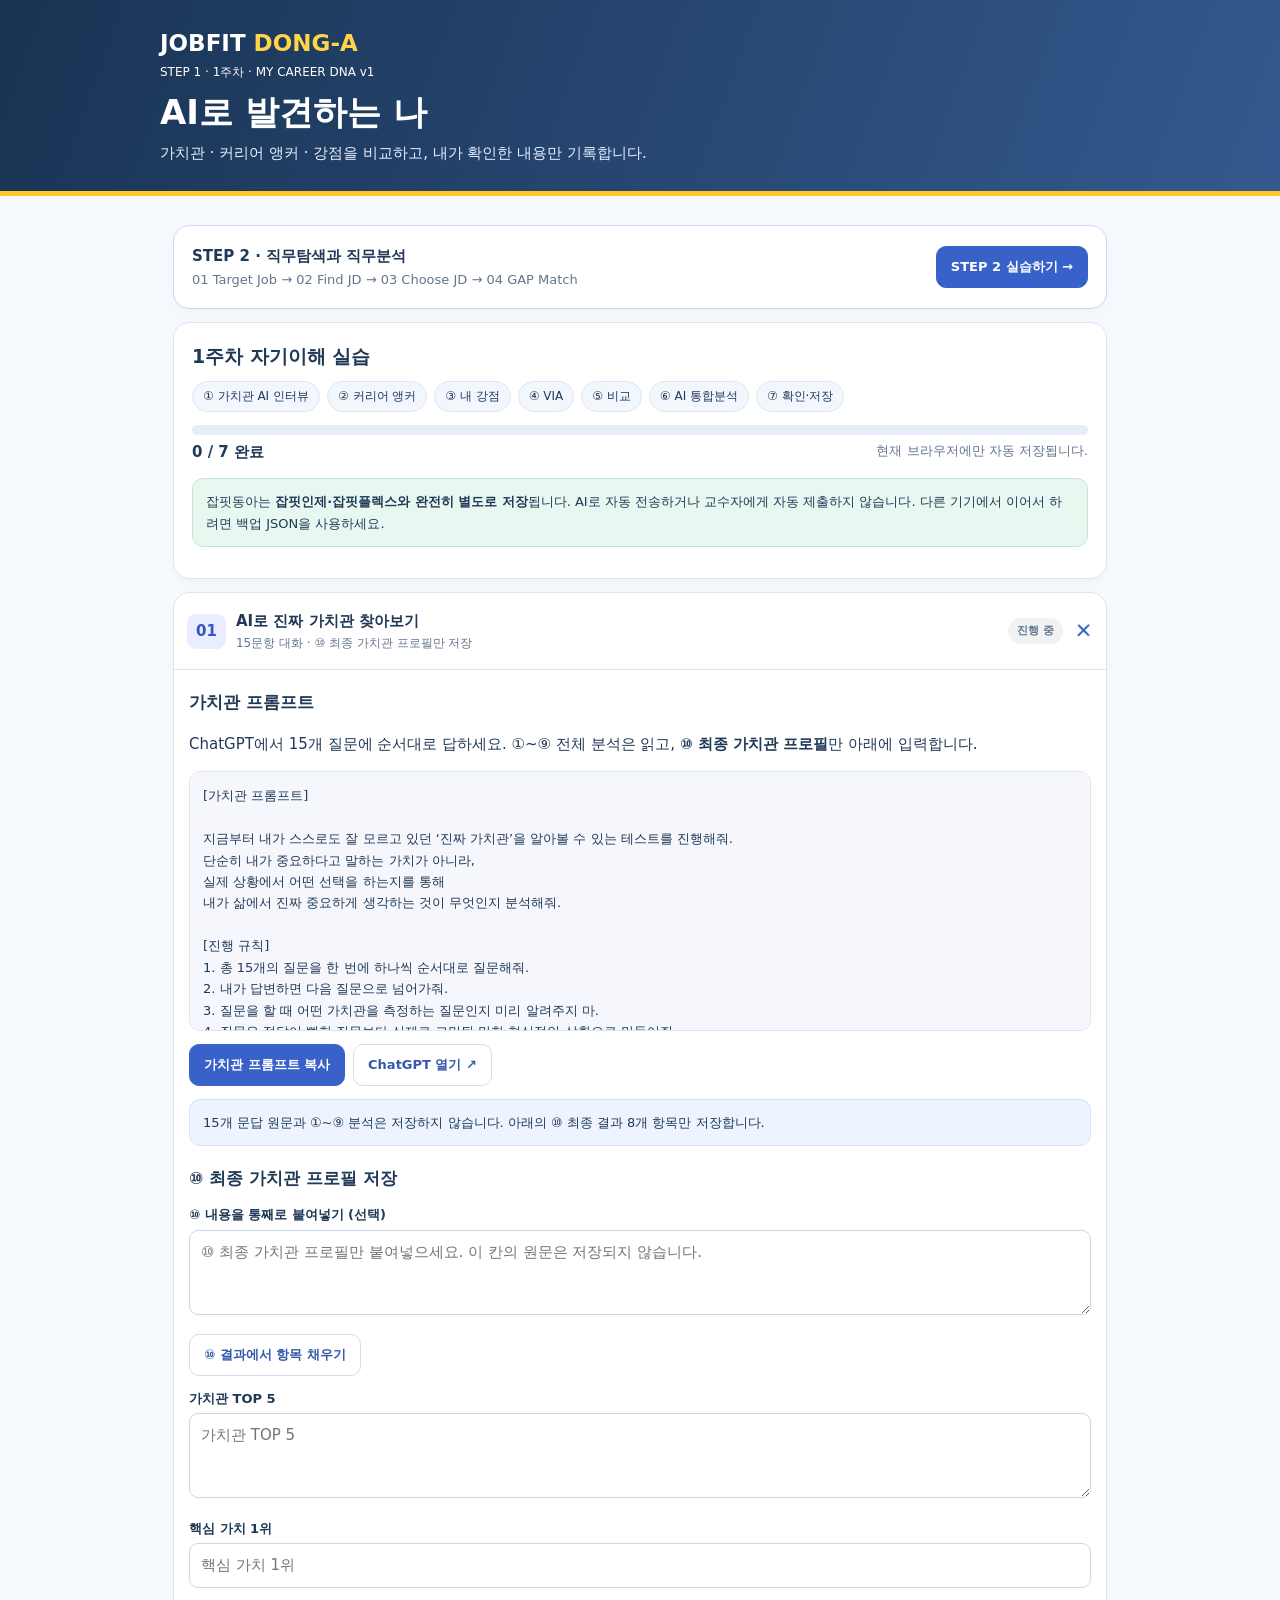
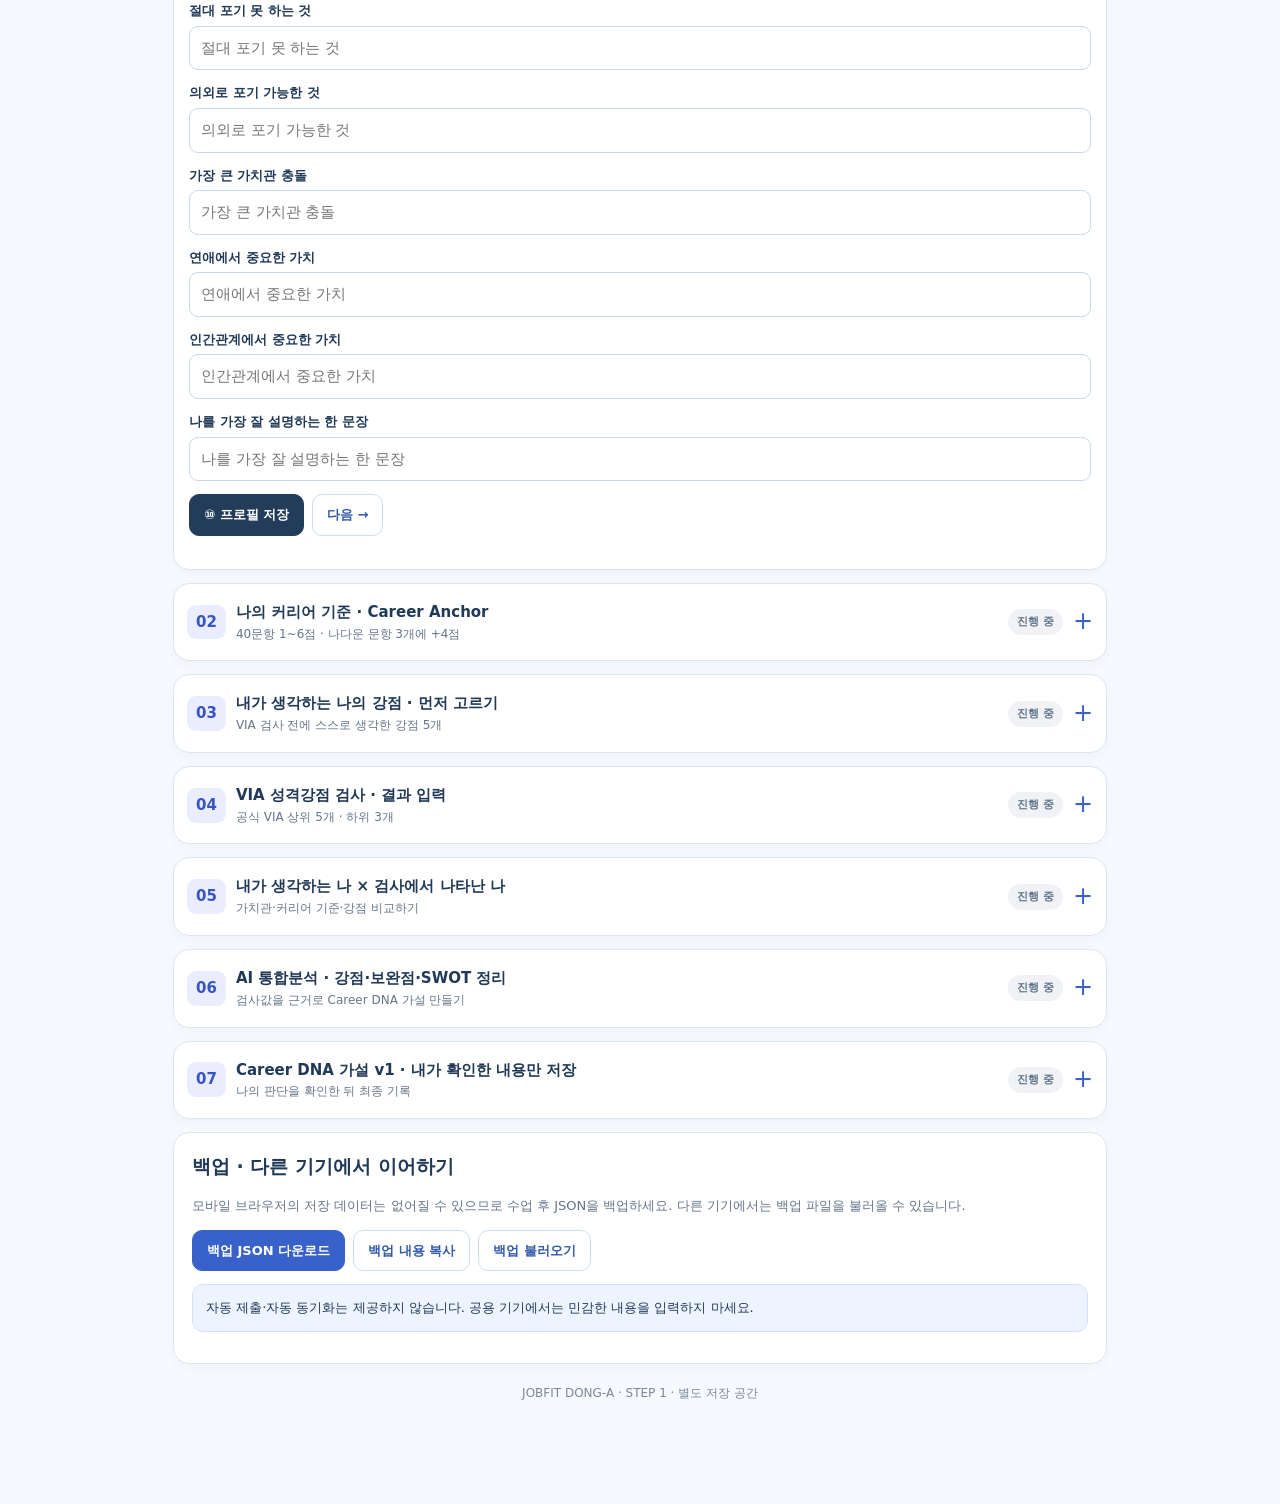
==== donga/index.html @ 5c9f2221 "Link independent DONG-A Step 2 from existing STEP 1 without changing its data model" ====
<!doctype html><html lang="ko"><head><meta charset="utf-8"><meta name="viewport" content="width=device-width,initial-scale=1"><meta name="theme-color" content="#203957"><title>잡핏동아 STEP 1 · MY CAREER DNA</title><style>
:root{--ink:#203957;--blue:#3862c9;--line:#dde5f0;--sub:#65758a}*{box-sizing:border-box}body{margin:0;background:#f6f9fd;color:var(--ink);font:15px/1.65 system-ui,-apple-system,"Malgun Gothic","Apple SD Gothic Neo",sans-serif}button,input,textarea{font:inherit}button{cursor:pointer}button:disabled{opacity:.4;cursor:default}header{background:linear-gradient(110deg,#193353,#33598e);color:white;padding:25px 18px;border-bottom:5px solid #ffc929}header>div,main{max-width:960px;margin:auto}header b{color:#ffd448}h1{font-size:clamp(24px,4vw,34px);line-height:1.25;margin:8px 0}header p{margin:0;color:#e8eeff}.wrap{max-width:960px;margin:auto;padding:16px 13px 80px}.card,.step{background:white;border:1px solid var(--line);border-radius:16px;margin:13px 0;box-shadow:0 4px 14px #24406108;overflow:hidden}.card{padding:18px}.card h2{font-size:19px;margin:0 0 8px}.chips{display:flex;flex-wrap:wrap;gap:7px}.chips span{background:#f2f6fd;border:1px solid #dde5f2;border-radius:30px;font-size:12px;padding:5px 10px}.meter{height:10px;border-radius:20px;background:#e8edfa;overflow:hidden;margin:13px 0 5px}.meter div{height:100%;background:#4a71d4;width:0}.line{display:flex;justify-content:space-between;flex-wrap:wrap;gap:9px}.note{background:#e8f8f0;border:1px solid #c3e6d3;border-radius:11px;padding:12px 13px;margin:13px 0;font-size:13px}.info{background:#edf4ff;border-color:#d6e3fc}.small{font-size:13px;color:var(--sub)}.step summary{list-style:none;display:flex;align-items:center;gap:10px;padding:16px 13px;cursor:pointer}.step summary::-webkit-details-marker{display:none}.num{background:#e9edff;padding:5px 9px;border-radius:9px;font-weight:900;color:#3655c1}.heading{flex:1;min-width:0}.heading b{display:block;font-size:15px}.heading small{display:block;color:var(--sub);font-size:12px}.tag{background:#f0f2f6;border-radius:20px;color:#60748a;font-size:11px;padding:4px 9px;font-weight:700;white-space:nowrap}.tag.done{background:#def6e7;color:#127548}.plus{font-size:24px;color:var(--blue)}.step[open] .plus{transform:rotate(45deg)}.inside{padding:0 15px 20px;border-top:1px solid var(--line)}h3{font-size:17px;margin:18px 0 10px}.btn{display:inline-flex;align-items:center;justify-content:center;border:1px solid var(--blue);background:var(--blue);color:white;text-decoration:none;border-radius:10px;padding:9px 14px;font-weight:800;font-size:13px;min-height:41px}.btn.alt{background:white;color:#3359aa;border-color:#cfdcf0}.btn.dark{background:#233c5a;border-color:#233c5a}.actions{display:flex;flex-wrap:wrap;gap:8px;margin:13px 0}.prompt{white-space:pre-wrap;border:1px solid #dce5f2;background:#f5f7fc;padding:13px;border-radius:11px;font-size:13px;max-height:260px;overflow:auto}.field{display:block;margin:12px 0}.field span{display:block;font-size:13px;font-weight:750;margin:0 0 4px}.field input,.field textarea{width:100%;padding:9px 11px;border:1px solid #cad7e7;border-radius:9px;color:var(--ink);background:white;outline:none}.field textarea{min-height:85px;resize:vertical}.field input:focus,.field textarea:focus{border-color:#4472d4}.grid{display:grid;grid-template-columns:1fr 1fr;gap:12px}.box{white-space:pre-wrap;background:#f5f9ff;border:1px solid #dde6f0;border-radius:10px;padding:12px;font-size:13px;overflow-wrap:anywhere}.question{border:1px solid #e1e8f2;border-radius:10px;padding:11px;margin:9px 0}.question b{display:block;font-size:13px;margin-bottom:7px}.choices{display:flex;gap:5px}.choices label{flex:1;text-align:center;border:1px solid #dbe3f0;border-radius:8px;padding:4px;cursor:pointer}.choices label:has(input:checked){background:#e7eeff;border-color:#416ed1;color:#234eae;font-weight:800}.choices input{accent-color:#4167c9;margin-right:4px}.bonusopt{display:block;background:#f8fafd;border:1px solid #e2e8f2;padding:8px;border-radius:9px;margin:6px 0;font-size:13px}.strengths{display:flex;gap:6px;flex-wrap:wrap}.strengths button{border:1px solid #d9e3ee;border-radius:50px;background:#f7f9fe;color:#3b536c;padding:6px 10px;font-size:13px}.strengths button.selected{background:#e2ecff;color:#254fa7;border-color:#4d72ca;font-weight:800}.rank{display:grid;grid-template-columns: minmax(115px,1.5fr) 38px 1fr;gap:7px;align-items:center;font-size:13px;margin:7px 0}.rank em{height:9px;background:#e7ecf6;border-radius:10px}.rank i{height:100%;display:block;background:#5c80d5}.hidden{display:none!important}.toast{display:none;position:fixed;bottom:20px;left:50%;transform:translateX(-50%);background:#1d3450;color:white;padding:10px 16px;border-radius:10px;font-size:13px;z-index:5;max-width:92vw}.report{display:none}footer{text-align:center;color:#7b889a;font-size:12px;margin:20px}@media(max-width:650px){.grid{grid-template-columns:1fr}.wrap{padding:10px 10px 60px}.inside{padding:0 11px 18px}.step summary{padding:14px 10px;gap:8px}.heading b{font-size:14px}.choices input{display:block;margin:0 auto}.actions .btn{flex:1}}@media print{body{background:white}header,.wrap,footer,.toast{display:none!important}.report{display:block!important;color:#111;margin:16mm;font-family:"Malgun Gothic",sans-serif}.report p{white-space:pre-wrap;break-inside:avoid}}
</style></head><body><header><div><div style="font-size:23px;font-weight:900">JOBFIT <b>DONG-A</b></div><div style="font-size:12px">STEP 1 · 1주차 · MY CAREER DNA v1</div><h1>AI로 발견하는 나</h1><p>가치관 · 커리어 앵커 · 강점을 비교하고, 내가 확인한 내용만 기록합니다.</p></div></header>
<main class="wrap"><div class="card" style="display:flex;align-items:center;justify-content:space-between;gap:12px;flex-wrap:wrap;border-color:#c9d9f4"><div><b>STEP 2 · 직무탐색과 직무분석</b><div class="small">01 Target Job → 02 Find JD → 03 Choose JD → 04 GAP Match</div></div><a class="btn" href="./step2/">STEP 2 실습하기 →</a></div><div class="card"><h2>1주차 자기이해 실습</h2><div class="chips"><span>① 가치관 AI 인터뷰</span><span>② 커리어 앵커</span><span>③ 내 강점</span><span>④ VIA</span><span>⑤ 비교</span><span>⑥ AI 통합분석</span><span>⑦ 확인·저장</span></div><div class="meter"><div id="meter"></div></div><div class="line"><b id="progress">0 / 7 완료</b><span class="small" id="savedat">현재 브라우저에만 자동 저장됩니다.</span></div><div class="note">잡핏동아는 <b>잡핏인제·잡핏플렉스와 완전히 별도로 저장</b>됩니다. AI로 자동 전송하거나 교수자에게 자동 제출하지 않습니다. 다른 기기에서 이어서 하려면 백업 JSON을 사용하세요.</div></div>
<details class="step" id="step1" open><summary><span class="num">01</span><span class="heading"><b>AI로 진짜 가치관 찾아보기</b><small>15문항 대화 · ⑩ 최종 가치관 프로필만 저장</small></span><span class="tag" id="tag1">진행 전</span><span class="plus">+</span></summary><div class="inside"><h3>가치관 프롬프트</h3><p>ChatGPT에서 15개 질문에 순서대로 답하세요. ①~⑨ 전체 분석은 읽고, <b>⑩ 최종 가치관 프로필</b>만 아래에 입력합니다.</p><div class="prompt" id="promptvalue">가치관 프롬프트 불러오는 중…</div><div class="actions"><button class="btn" id="copyvalue">가치관 프롬프트 복사</button><a class="btn alt" href="https://chatgpt.com/" target="_blank" rel="noopener">ChatGPT 열기 ↗</a></div><div class="note info">15개 문답 원문과 ①~⑨ 분석은 저장하지 않습니다. 아래의 ⑩ 최종 결과 8개 항목만 저장합니다.</div><h3>⑩ 최종 가치관 프로필 저장</h3><label class="field"><span>⑩ 내용을 통째로 붙여넣기 (선택)</span><textarea id="pastevalue" placeholder="⑩ 최종 가치관 프로필만 붙여넣으세요. 이 칸의 원문은 저장되지 않습니다."></textarea></label><button class="btn alt" id="parsevalue">⑩ 결과에서 항목 채우기</button><div id="valuefields"></div><div class="actions"><button class="btn dark" id="savevalue">⑩ 프로필 저장</button><button class="btn alt next" data-next="step2">다음 →</button></div></div></details>
<details class="step" id="step2"><summary><span class="num">02</span><span class="heading"><b>나의 커리어 기준 · Career Anchor</b><small>40문항 1~6점 · 나다운 문항 3개에 +4점</small></span><span class="tag" id="tag2">진행 전</span><span class="plus">+</span></summary><div class="inside"><h3>커리어 앵커 8개 유형</h3><div class="note info">강의안의 응답·가산점 방식을 사용합니다. 다만 <b>문항은 새로 작성한 수업용 문항</b>이므로 기존 표준화 검사와 같은 점수로 해석하지 않습니다.</div><div class="line"><b id="qcount">0 / 40 응답</b><span id="qpage">1 / 4 묶음</span></div><div id="qarea"></div><div class="actions"><button class="btn alt" id="qprev">이전 10문항</button><button class="btn" id="qnext">다음 10문항</button></div><div id="bonusarea" class="hidden"><h3>특히 나다운 문항 3개 고르기</h3><p>선택한 각 문항의 유형 점수에 +4점씩 더합니다.</p><div id="bonuslist"></div><b id="bonuscount">0 / 3 선택</b></div><div id="anchorresult"></div><div class="actions"><button class="btn alt next" data-next="step3">다음 →</button></div></div></details>
<details class="step" id="step3"><summary><span class="num">03</span><span class="heading"><b>내가 생각하는 나의 강점 · 먼저 고르기</b><small>VIA 검사 전에 스스로 생각한 강점 5개</small></span><span class="tag" id="tag3">진행 전</span><span class="plus">+</span></summary><div class="inside"><h3>내가 생각하는 강점 TOP 5</h3><p>내가 잘하면서, 활용할 때 힘이 나는 강점을 정확히 5개 선택하세요.</p><b id="strengthcount">0 / 5 선택</b><div class="strengths" id="strengtharea"></div><div class="actions"><button class="btn alt next" data-next="step4">다음 →</button></div></div></details>
<details class="step" id="step4"><summary><span class="num">04</span><span class="heading"><b>VIA 성격강점 검사 · 결과 입력</b><small>공식 VIA 상위 5개 · 하위 3개</small></span><span class="tag" id="tag4">진행 전</span><span class="plus">+</span></summary><div class="inside"><h3>VIA 공식 검사</h3><p>공식 검사를 완료하고 결과지의 강점명을 입력하세요. 하위 순위는 '못하는 역량'이 아닙니다.</p><a class="btn" href="https://www.viacharacter.org/survey/Account/Register" target="_blank" rel="noopener">VIA 공식 검사 열기 ↗</a><div class="grid"><div><h3>상위 TOP 5</h3><div id="viatop"></div></div><div><h3>하위 3개</h3><div id="vialow"></div></div></div><div class="actions"><button class="btn alt next" data-next="step5">다음 →</button></div></div></details>
<details class="step" id="step5"><summary><span class="num">05</span><span class="heading"><b>내가 생각하는 나 × 검사에서 나타난 나</b><small>가치관·커리어 기준·강점 비교하기</small></span><span class="tag" id="tag5">진행 전</span><span class="plus">+</span></summary><div class="inside"><h3>AI보다 먼저 직접 비교하기</h3><div class="grid"><div><b>내가 생각하는 나</b><div class="box" id="viewself"></div></div><div><b>검사에서 나타난 나</b><div class="box" id="viewtest"></div></div></div><div id="comparefields"></div><div class="actions"><button class="btn alt next" data-next="step6">다음 →</button></div></div></details>
<details class="step" id="step6"><summary><span class="num">06</span><span class="heading"><b>AI 통합분석 · 강점·보완점·SWOT 정리</b><small>검사값을 근거로 Career DNA 가설 만들기</small></span><span class="tag" id="tag6">진행 전</span><span class="plus">+</span></summary><div class="inside"><h3>AI 분석 프롬프트</h3><p>현재 입력된 결과만 사용합니다. AI 분석은 ChatGPT에서 직접 실행하고, 확인되지 않은 판단은 제외하세요.</p><div class="actions"><button class="btn" id="makeanalysis">분석 프롬프트 만들기</button><button class="btn alt" id="copyanalysis">분석 프롬프트 복사</button><a class="btn alt" href="https://chatgpt.com/" target="_blank" rel="noopener">ChatGPT 열기 ↗</a></div><div class="prompt" id="analysispreview">①~⑤ 결과를 입력하고 프롬프트를 만드세요.</div><label class="field"><span>AI 결과 검토 임시 메모 (저장되지 않음)</span><textarea id="aiscratch" placeholder="AI 분석문을 붙여넣어 검토하세요. 원문은 자동 저장하지 않습니다."></textarea></label><label class="field"><input type="checkbox" id="aireview"> AI 분석의 사실·가설·확인할 질문을 직접 구분했습니다.</label><div class="actions"><button class="btn alt next" data-next="step7">다음 →</button></div></div></details>
<details class="step" id="step7"><summary><span class="num">07</span><span class="heading"><b>Career DNA 가설 v1 · 내가 확인한 내용만 저장</b><small>나의 판단을 확인한 뒤 최종 기록</small></span><span class="tag" id="tag7">진행 전</span><span class="plus">+</span></summary><div class="inside"><h3>MY CAREER DNA · v1</h3><p>AI의 문장을 그대로 확정하지 않습니다. <b>내가 동의하고 확인한 내용</b>만 기록하고, 불확실한 부분은 검증 질문으로 남기세요.</p><div id="dnafields"></div><label class="field"><input type="checkbox" id="confirmdna"> 내가 직접 검토했으며, 추측을 확인된 사실처럼 기록하지 않았습니다.</label><div class="actions"><button class="btn dark" id="savedna">Career DNA v1 저장</button><button class="btn alt" id="printdna">결과 인쇄 · PDF 저장</button></div><div class="box" id="dnapreview">아직 최종 저장하지 않았습니다.</div></div></details>
<div class="card"><h2>백업 · 다른 기기에서 이어하기</h2><p class="small">모바일 브라우저의 저장 데이터는 없어질 수 있으므로 수업 후 JSON을 백업하세요. 다른 기기에서는 백업 파일을 불러올 수 있습니다.</p><div class="actions"><button class="btn" id="backup">백업 JSON 다운로드</button><button class="btn alt" id="copybackup">백업 내용 복사</button><label class="btn alt" for="restore" style="cursor:pointer">백업 불러오기</label><input type="file" id="restore" accept=".json,application/json" class="hidden"></div><div class="note info">자동 제출·자동 동기화는 제공하지 않습니다. 공용 기기에서는 민감한 내용을 입력하지 마세요.</div></div><footer>JOBFIT DONG-A · STEP 1 · 별도 저장 공간</footer></main><article class="report" id="printarea"></article><div class="toast" id="toast" role="status"></div><script src="./app.js" defer></script></body></html>
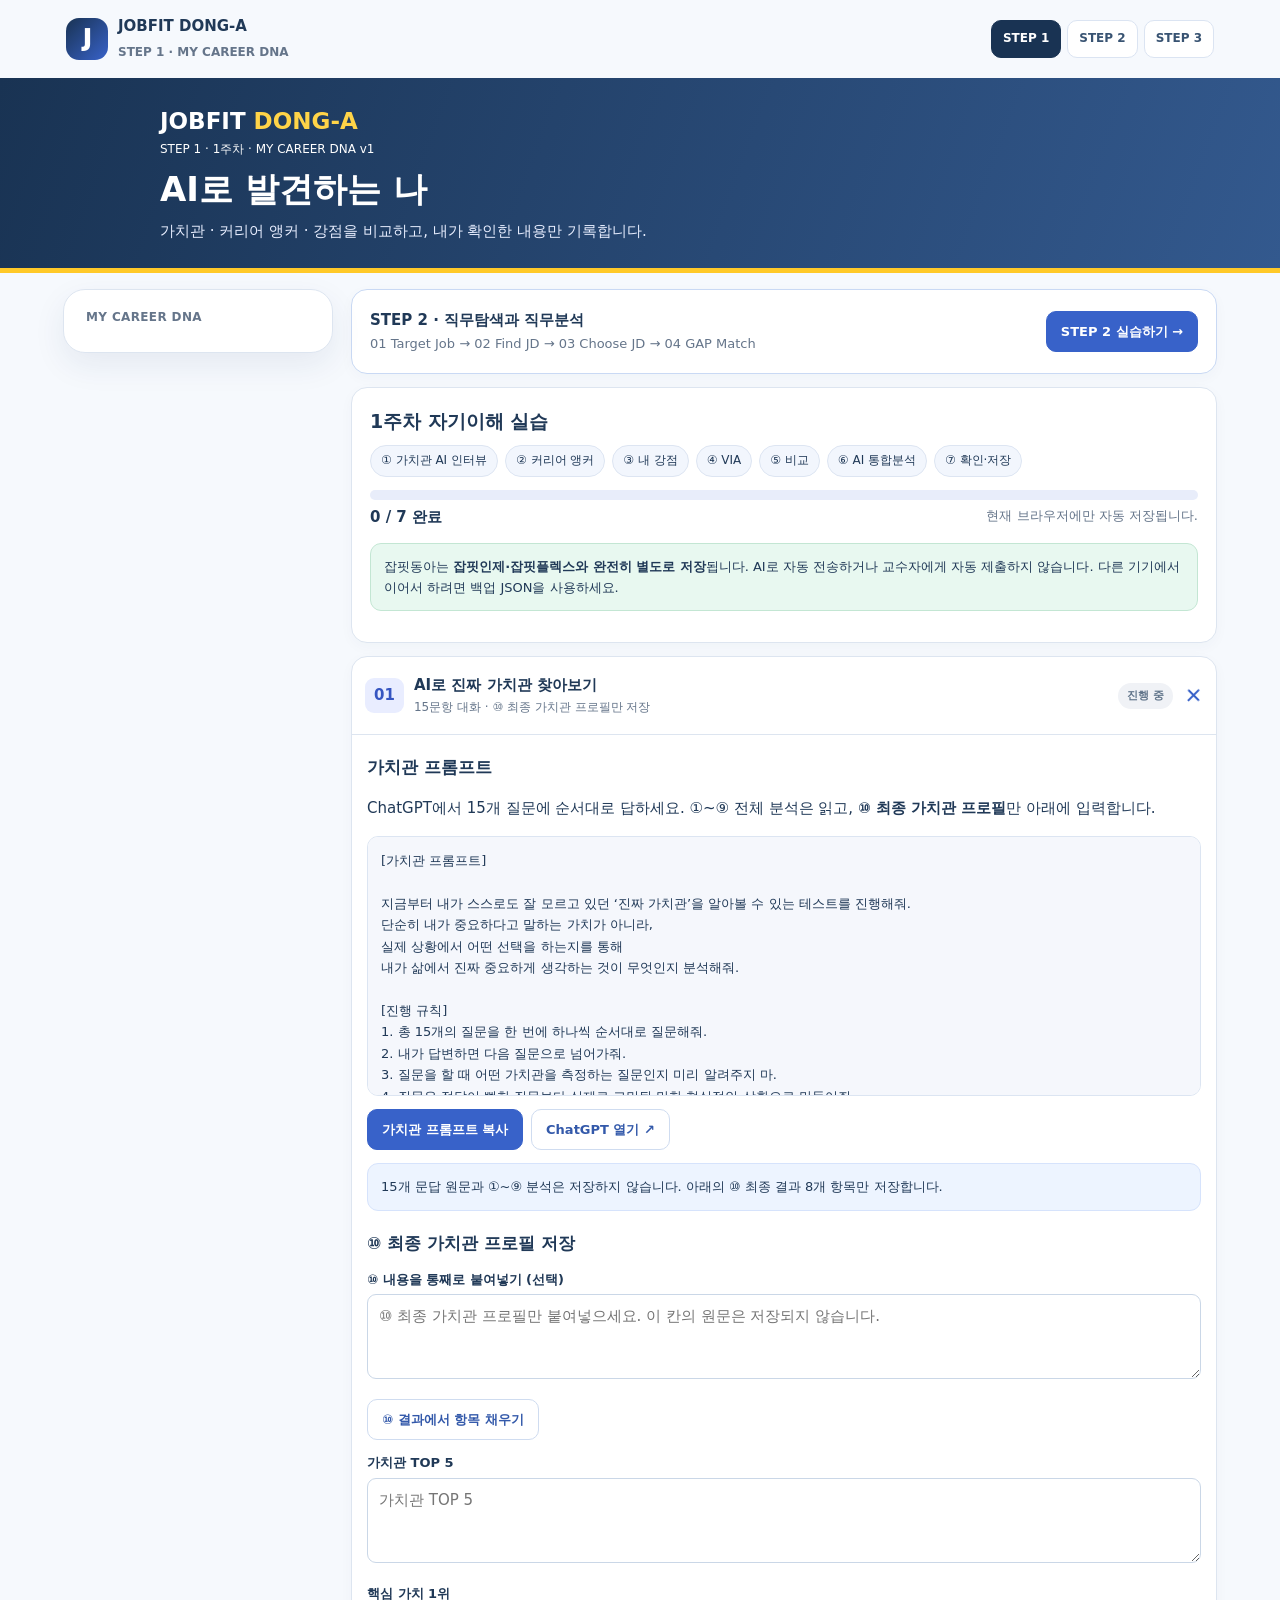
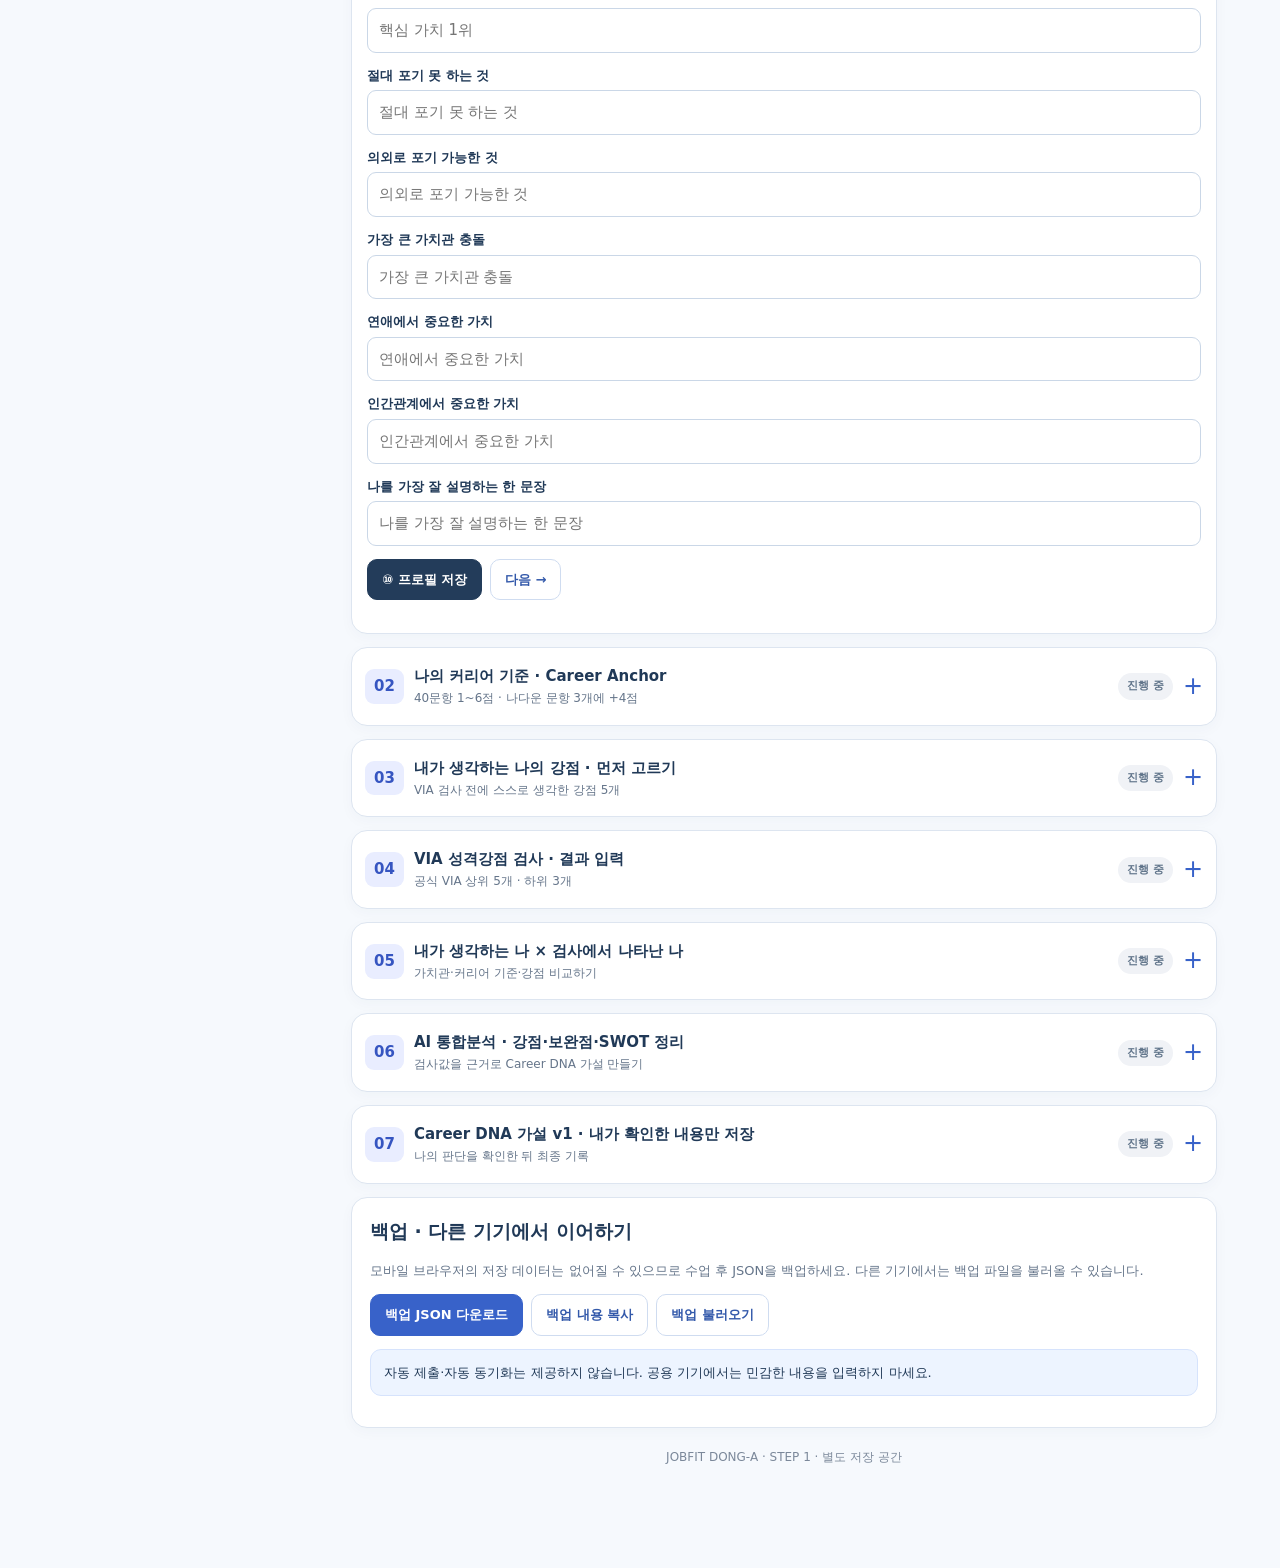
==== commit 42d39898: "style(donga): STEP 1 sidebar and cross-step header links with untouched input fields" ====
--- a/donga/index.html
+++ b/donga/index.html
@@ -1,7 +1,7 @@
-<!doctype html><html lang="ko"><head><meta charset="utf-8"><meta name="viewport" content="width=device-width,initial-scale=1"><meta name="theme-color" content="#203957"><title>잡핏동아 STEP 1 · MY CAREER DNA</title><style>
-:root{--ink:#203957;--blue:#3862c9;--line:#dde5f0;--sub:#65758a}*{box-sizing:border-box}body{margin:0;background:#f6f9fd;color:var(--ink);font:15px/1.65 system-ui,-apple-system,"Malgun Gothic","Apple SD Gothic Neo",sans-serif}button,input,textarea{font:inherit}button{cursor:pointer}button:disabled{opacity:.4;cursor:default}header{background:linear-gradient(110deg,#193353,#33598e);color:white;padding:25px 18px;border-bottom:5px solid #ffc929}header>div,main{max-width:960px;margin:auto}header b{color:#ffd448}h1{font-size:clamp(24px,4vw,34px);line-height:1.25;margin:8px 0}header p{margin:0;color:#e8eeff}.wrap{max-width:960px;margin:auto;padding:16px 13px 80px}.card,.step{background:white;border:1px solid var(--line);border-radius:16px;margin:13px 0;box-shadow:0 4px 14px #24406108;overflow:hidden}.card{padding:18px}.card h2{font-size:19px;margin:0 0 8px}.chips{display:flex;flex-wrap:wrap;gap:7px}.chips span{background:#f2f6fd;border:1px solid #dde5f2;border-radius:30px;font-size:12px;padding:5px 10px}.meter{height:10px;border-radius:20px;background:#e8edfa;overflow:hidden;margin:13px 0 5px}.meter div{height:100%;background:#4a71d4;width:0}.line{display:flex;justify-content:space-between;flex-wrap:wrap;gap:9px}.note{background:#e8f8f0;border:1px solid #c3e6d3;border-radius:11px;padding:12px 13px;margin:13px 0;font-size:13px}.info{background:#edf4ff;border-color:#d6e3fc}.small{font-size:13px;color:var(--sub)}.step summary{list-style:none;display:flex;align-items:center;gap:10px;padding:16px 13px;cursor:pointer}.step summary::-webkit-details-marker{display:none}.num{background:#e9edff;padding:5px 9px;border-radius:9px;font-weight:900;color:#3655c1}.heading{flex:1;min-width:0}.heading b{display:block;font-size:15px}.heading small{display:block;color:var(--sub);font-size:12px}.tag{background:#f0f2f6;border-radius:20px;color:#60748a;font-size:11px;padding:4px 9px;font-weight:700;white-space:nowrap}.tag.done{background:#def6e7;color:#127548}.plus{font-size:24px;color:var(--blue)}.step[open] .plus{transform:rotate(45deg)}.inside{padding:0 15px 20px;border-top:1px solid var(--line)}h3{font-size:17px;margin:18px 0 10px}.btn{display:inline-flex;align-items:center;justify-content:center;border:1px solid var(--blue);background:var(--blue);color:white;text-decoration:none;border-radius:10px;padding:9px 14px;font-weight:800;font-size:13px;min-height:41px}.btn.alt{background:white;color:#3359aa;border-color:#cfdcf0}.btn.dark{background:#233c5a;border-color:#233c5a}.actions{display:flex;flex-wrap:wrap;gap:8px;margin:13px 0}.prompt{white-space:pre-wrap;border:1px solid #dce5f2;background:#f5f7fc;padding:13px;border-radius:11px;font-size:13px;max-height:260px;overflow:auto}.field{display:block;margin:12px 0}.field span{display:block;font-size:13px;font-weight:750;margin:0 0 4px}.field input,.field textarea{width:100%;padding:9px 11px;border:1px solid #cad7e7;border-radius:9px;color:var(--ink);background:white;outline:none}.field textarea{min-height:85px;resize:vertical}.field input:focus,.field textarea:focus{border-color:#4472d4}.grid{display:grid;grid-template-columns:1fr 1fr;gap:12px}.box{white-space:pre-wrap;background:#f5f9ff;border:1px solid #dde6f0;border-radius:10px;padding:12px;font-size:13px;overflow-wrap:anywhere}.question{border:1px solid #e1e8f2;border-radius:10px;padding:11px;margin:9px 0}.question b{display:block;font-size:13px;margin-bottom:7px}.choices{display:flex;gap:5px}.choices label{flex:1;text-align:center;border:1px solid #dbe3f0;border-radius:8px;padding:4px;cursor:pointer}.choices label:has(input:checked){background:#e7eeff;border-color:#416ed1;color:#234eae;font-weight:800}.choices input{accent-color:#4167c9;margin-right:4px}.bonusopt{display:block;background:#f8fafd;border:1px solid #e2e8f2;padding:8px;border-radius:9px;margin:6px 0;font-size:13px}.strengths{display:flex;gap:6px;flex-wrap:wrap}.strengths button{border:1px solid #d9e3ee;border-radius:50px;background:#f7f9fe;color:#3b536c;padding:6px 10px;font-size:13px}.strengths button.selected{background:#e2ecff;color:#254fa7;border-color:#4d72ca;font-weight:800}.rank{display:grid;grid-template-columns: minmax(115px,1.5fr) 38px 1fr;gap:7px;align-items:center;font-size:13px;margin:7px 0}.rank em{height:9px;background:#e7ecf6;border-radius:10px}.rank i{height:100%;display:block;background:#5c80d5}.hidden{display:none!important}.toast{display:none;position:fixed;bottom:20px;left:50%;transform:translateX(-50%);background:#1d3450;color:white;padding:10px 16px;border-radius:10px;font-size:13px;z-index:5;max-width:92vw}.report{display:none}footer{text-align:center;color:#7b889a;font-size:12px;margin:20px}@media(max-width:650px){.grid{grid-template-columns:1fr}.wrap{padding:10px 10px 60px}.inside{padding:0 11px 18px}.step summary{padding:14px 10px;gap:8px}.heading b{font-size:14px}.choices input{display:block;margin:0 auto}.actions .btn{flex:1}}@media print{body{background:white}header,.wrap,footer,.toast{display:none!important}.report{display:block!important;color:#111;margin:16mm;font-family:"Malgun Gothic",sans-serif}.report p{white-space:pre-wrap;break-inside:avoid}}
-</style></head><body><header><div><div style="font-size:23px;font-weight:900">JOBFIT <b>DONG-A</b></div><div style="font-size:12px">STEP 1 · 1주차 · MY CAREER DNA v1</div><h1>AI로 발견하는 나</h1><p>가치관 · 커리어 앵커 · 강점을 비교하고, 내가 확인한 내용만 기록합니다.</p></div></header>
-<main class="wrap"><div class="card" style="display:flex;align-items:center;justify-content:space-between;gap:12px;flex-wrap:wrap;border-color:#c9d9f4"><div><b>STEP 2 · 직무탐색과 직무분석</b><div class="small">01 Target Job → 02 Find JD → 03 Choose JD → 04 GAP Match</div></div><a class="btn" href="./step2/">STEP 2 실습하기 →</a></div><div class="card"><h2>1주차 자기이해 실습</h2><div class="chips"><span>① 가치관 AI 인터뷰</span><span>② 커리어 앵커</span><span>③ 내 강점</span><span>④ VIA</span><span>⑤ 비교</span><span>⑥ AI 통합분석</span><span>⑦ 확인·저장</span></div><div class="meter"><div id="meter"></div></div><div class="line"><b id="progress">0 / 7 완료</b><span class="small" id="savedat">현재 브라우저에만 자동 저장됩니다.</span></div><div class="note">잡핏동아는 <b>잡핏인제·잡핏플렉스와 완전히 별도로 저장</b>됩니다. AI로 자동 전송하거나 교수자에게 자동 제출하지 않습니다. 다른 기기에서 이어서 하려면 백업 JSON을 사용하세요.</div></div>
+<!doctype html><html lang="ko"><head><meta charset="utf-8"><meta name="viewport" content="width=device-width,initial-scale=1"><meta name="theme-color" content="#203957"><title>잡핏동아 STEP 1 · MY CAREER DNA</title><link rel="stylesheet" href="./theme.css?v=1"><link rel="stylesheet" href="./side-nav.css?v=1"><style>
+:root{--ink:var(--donga-ink,#203957);--blue:var(--donga-brand-blue,#3862c9);--line:var(--donga-line,#dde5f0);--sub:var(--donga-muted,#65758a)}*{box-sizing:border-box}body{margin:0;background:var(--donga-page,#f6f9fd);color:var(--ink);font:15px/1.65 system-ui,-apple-system,"Malgun Gothic","Apple SD Gothic Neo",sans-serif}button,input,textarea{font:inherit}button{cursor:pointer}button:disabled{opacity:.4;cursor:default}header{background:linear-gradient(110deg,var(--donga-brand-navy,#193353),var(--donga-brand-navy-light,#33598e));color:white;padding:25px 18px;border-bottom:5px solid var(--donga-yellow,#ffc929)}header>div,main{max-width:960px;margin:auto}header b{color:#ffd448}h1{font-size:clamp(24px,4vw,34px);line-height:1.25;margin:8px 0}header p{margin:0;color:#e8eeff}.wrap{max-width:960px;margin:auto;padding:16px 13px 80px}.card,.step{background:white;border:1px solid var(--line);border-radius:16px;margin:13px 0;box-shadow:0 4px 14px #24406108;overflow:hidden}.card{padding:18px}.card h2{font-size:19px;margin:0 0 8px}.chips{display:flex;flex-wrap:wrap;gap:7px}.chips span{background:#f2f6fd;border:1px solid #dde5f2;border-radius:30px;font-size:12px;padding:5px 10px}.meter{height:10px;border-radius:20px;background:#e8edfa;overflow:hidden;margin:13px 0 5px}.meter div{height:100%;background:var(--donga-brand-blue-light,#4a71d4);width:0}.line{display:flex;justify-content:space-between;flex-wrap:wrap;gap:9px}.note{background:#e8f8f0;border:1px solid #c3e6d3;border-radius:11px;padding:12px 13px;margin:13px 0;font-size:13px}.info{background:#edf4ff;border-color:#d6e3fc}.small{font-size:13px;color:var(--sub)}.step summary{list-style:none;display:flex;align-items:center;gap:10px;padding:16px 13px;cursor:pointer}.step summary::-webkit-details-marker{display:none}.num{background:#e9edff;padding:5px 9px;border-radius:9px;font-weight:900;color:#3655c1}.heading{flex:1;min-width:0}.heading b{display:block;font-size:15px}.heading small{display:block;color:var(--sub);font-size:12px}.tag{background:#f0f2f6;border-radius:20px;color:#60748a;font-size:11px;padding:4px 9px;font-weight:700;white-space:nowrap}.tag.done{background:#def6e7;color:#127548}.plus{font-size:24px;color:var(--blue)}.step[open] .plus{transform:rotate(45deg)}.inside{padding:0 15px 20px;border-top:1px solid var(--line)}h3{font-size:17px;margin:18px 0 10px}.btn{display:inline-flex;align-items:center;justify-content:center;border:1px solid var(--blue);background:var(--blue);color:white;text-decoration:none;border-radius:10px;padding:9px 14px;font-weight:800;font-size:13px;min-height:41px}.btn.alt{background:white;color:#3359aa;border-color:#cfdcf0}.btn.dark{background:#233c5a;border-color:#233c5a}.actions{display:flex;flex-wrap:wrap;gap:8px;margin:13px 0}.prompt{white-space:pre-wrap;border:1px solid #dce5f2;background:#f5f7fc;padding:13px;border-radius:11px;font-size:13px;max-height:260px;overflow:auto}.field{display:block;margin:12px 0}.field span{display:block;font-size:13px;font-weight:750;margin:0 0 4px}.field input,.field textarea{width:100%;padding:9px 11px;border:1px solid #cad7e7;border-radius:9px;color:var(--ink);background:white;outline:none}.field textarea{min-height:85px;resize:vertical}.field input:focus,.field textarea:focus{border-color:#4472d4}.grid{display:grid;grid-template-columns:1fr 1fr;gap:12px}.box{white-space:pre-wrap;background:#f5f9ff;border:1px solid #dde6f0;border-radius:10px;padding:12px;font-size:13px;overflow-wrap:anywhere}.question{border:1px solid #e1e8f2;border-radius:10px;padding:11px;margin:9px 0}.question b{display:block;font-size:13px;margin-bottom:7px}.choices{display:flex;gap:5px}.choices label{flex:1;text-align:center;border:1px solid #dbe3f0;border-radius:8px;padding:4px;cursor:pointer}.choices label:has(input:checked){background:#e7eeff;border-color:#416ed1;color:#234eae;font-weight:800}.choices input{accent-color:#4167c9;margin-right:4px}.bonusopt{display:block;background:#f8fafd;border:1px solid #e2e8f2;padding:8px;border-radius:9px;margin:6px 0;font-size:13px}.strengths{display:flex;gap:6px;flex-wrap:wrap}.strengths button{border:1px solid #d9e3ee;border-radius:50px;background:#f7f9fe;color:#3b536c;padding:6px 10px;font-size:13px}.strengths button.selected{background:#e2ecff;color:#254fa7;border-color:#4d72ca;font-weight:800}.rank{display:grid;grid-template-columns: minmax(115px,1.5fr) 38px 1fr;gap:7px;align-items:center;font-size:13px;margin:7px 0}.rank em{height:9px;background:#e7ecf6;border-radius:10px}.rank i{height:100%;display:block;background:#5c80d5}.hidden{display:none!important}.toast{display:none;position:fixed;bottom:20px;left:50%;transform:translateX(-50%);background:#1d3450;color:white;padding:10px 16px;border-radius:10px;font-size:13px;z-index:5;max-width:92vw}.report{display:none}footer{text-align:center;color:#7b889a;font-size:12px;margin:20px}@media(max-width:650px){.grid{grid-template-columns:1fr}.wrap{padding:10px 10px 60px}.inside{padding:0 11px 18px}.step summary{padding:14px 10px;gap:8px}.heading b{font-size:14px}.choices input{display:block;margin:0 auto}.actions .btn{flex:1}}@media print{body{background:white}header,.wrap,footer,.toast{display:none!important}.report{display:block!important;color:#111;margin:16mm;font-family:"Malgun Gothic",sans-serif}.report p{white-space:pre-wrap;break-inside:avoid}}
+</style></head><body><div class="donga-topbar"><div class="donga-brand"><div class="donga-logo">J</div><div class="donga-brand-lines"><b>JOBFIT DONG-A</b><small>STEP 1 · MY CAREER DNA</small></div></div><nav class="donga-links" aria-label="잡핏동아 단계 이동"><strong>STEP 1</strong><a href="./step2/">STEP 2</a><a href="./step3/">STEP 3</a></nav></div><header><div><div style="font-size:23px;font-weight:900">JOBFIT <b>DONG-A</b></div><div style="font-size:12px">STEP 1 · 1주차 · MY CAREER DNA v1</div><h1>AI로 발견하는 나</h1><p>가치관 · 커리어 앵커 · 강점을 비교하고, 내가 확인한 내용만 기록합니다.</p></div></header>
+<main class="wrap donga-layout"><aside class="donga-side"><nav id="dongaSide1" class="donga-nav-card" aria-label="MY CAREER DNA 왼쪽 단계 메뉴"><div class="donga-nav-title">MY CAREER DNA</div><div class="donga-menu"></div></nav></aside><div class="donga-main"><div class="card" style="display:flex;align-items:center;justify-content:space-between;gap:12px;flex-wrap:wrap;border-color:#c9d9f4"><div><b>STEP 2 · 직무탐색과 직무분석</b><div class="small">01 Target Job → 02 Find JD → 03 Choose JD → 04 GAP Match</div></div><a class="btn" href="./step2/">STEP 2 실습하기 →</a></div><div class="card"><h2>1주차 자기이해 실습</h2><div class="chips"><span>① 가치관 AI 인터뷰</span><span>② 커리어 앵커</span><span>③ 내 강점</span><span>④ VIA</span><span>⑤ 비교</span><span>⑥ AI 통합분석</span><span>⑦ 확인·저장</span></div><div class="meter"><div id="meter"></div></div><div class="line"><b id="progress">0 / 7 완료</b><span class="small" id="savedat">현재 브라우저에만 자동 저장됩니다.</span></div><div class="note">잡핏동아는 <b>잡핏인제·잡핏플렉스와 완전히 별도로 저장</b>됩니다. AI로 자동 전송하거나 교수자에게 자동 제출하지 않습니다. 다른 기기에서 이어서 하려면 백업 JSON을 사용하세요.</div></div>
 <details class="step" id="step1" open><summary><span class="num">01</span><span class="heading"><b>AI로 진짜 가치관 찾아보기</b><small>15문항 대화 · ⑩ 최종 가치관 프로필만 저장</small></span><span class="tag" id="tag1">진행 전</span><span class="plus">+</span></summary><div class="inside"><h3>가치관 프롬프트</h3><p>ChatGPT에서 15개 질문에 순서대로 답하세요. ①~⑨ 전체 분석은 읽고, <b>⑩ 최종 가치관 프로필</b>만 아래에 입력합니다.</p><div class="prompt" id="promptvalue">가치관 프롬프트 불러오는 중…</div><div class="actions"><button class="btn" id="copyvalue">가치관 프롬프트 복사</button><a class="btn alt" href="https://chatgpt.com/" target="_blank" rel="noopener">ChatGPT 열기 ↗</a></div><div class="note info">15개 문답 원문과 ①~⑨ 분석은 저장하지 않습니다. 아래의 ⑩ 최종 결과 8개 항목만 저장합니다.</div><h3>⑩ 최종 가치관 프로필 저장</h3><label class="field"><span>⑩ 내용을 통째로 붙여넣기 (선택)</span><textarea id="pastevalue" placeholder="⑩ 최종 가치관 프로필만 붙여넣으세요. 이 칸의 원문은 저장되지 않습니다."></textarea></label><button class="btn alt" id="parsevalue">⑩ 결과에서 항목 채우기</button><div id="valuefields"></div><div class="actions"><button class="btn dark" id="savevalue">⑩ 프로필 저장</button><button class="btn alt next" data-next="step2">다음 →</button></div></div></details>
 <details class="step" id="step2"><summary><span class="num">02</span><span class="heading"><b>나의 커리어 기준 · Career Anchor</b><small>40문항 1~6점 · 나다운 문항 3개에 +4점</small></span><span class="tag" id="tag2">진행 전</span><span class="plus">+</span></summary><div class="inside"><h3>커리어 앵커 8개 유형</h3><div class="note info">강의안의 응답·가산점 방식을 사용합니다. 다만 <b>문항은 새로 작성한 수업용 문항</b>이므로 기존 표준화 검사와 같은 점수로 해석하지 않습니다.</div><div class="line"><b id="qcount">0 / 40 응답</b><span id="qpage">1 / 4 묶음</span></div><div id="qarea"></div><div class="actions"><button class="btn alt" id="qprev">이전 10문항</button><button class="btn" id="qnext">다음 10문항</button></div><div id="bonusarea" class="hidden"><h3>특히 나다운 문항 3개 고르기</h3><p>선택한 각 문항의 유형 점수에 +4점씩 더합니다.</p><div id="bonuslist"></div><b id="bonuscount">0 / 3 선택</b></div><div id="anchorresult"></div><div class="actions"><button class="btn alt next" data-next="step3">다음 →</button></div></div></details>
 <details class="step" id="step3"><summary><span class="num">03</span><span class="heading"><b>내가 생각하는 나의 강점 · 먼저 고르기</b><small>VIA 검사 전에 스스로 생각한 강점 5개</small></span><span class="tag" id="tag3">진행 전</span><span class="plus">+</span></summary><div class="inside"><h3>내가 생각하는 강점 TOP 5</h3><p>내가 잘하면서, 활용할 때 힘이 나는 강점을 정확히 5개 선택하세요.</p><b id="strengthcount">0 / 5 선택</b><div class="strengths" id="strengtharea"></div><div class="actions"><button class="btn alt next" data-next="step4">다음 →</button></div></div></details>
@@ -9,4 +9,4 @@
 <details class="step" id="step5"><summary><span class="num">05</span><span class="heading"><b>내가 생각하는 나 × 검사에서 나타난 나</b><small>가치관·커리어 기준·강점 비교하기</small></span><span class="tag" id="tag5">진행 전</span><span class="plus">+</span></summary><div class="inside"><h3>AI보다 먼저 직접 비교하기</h3><div class="grid"><div><b>내가 생각하는 나</b><div class="box" id="viewself"></div></div><div><b>검사에서 나타난 나</b><div class="box" id="viewtest"></div></div></div><div id="comparefields"></div><div class="actions"><button class="btn alt next" data-next="step6">다음 →</button></div></div></details>
 <details class="step" id="step6"><summary><span class="num">06</span><span class="heading"><b>AI 통합분석 · 강점·보완점·SWOT 정리</b><small>검사값을 근거로 Career DNA 가설 만들기</small></span><span class="tag" id="tag6">진행 전</span><span class="plus">+</span></summary><div class="inside"><h3>AI 분석 프롬프트</h3><p>현재 입력된 결과만 사용합니다. AI 분석은 ChatGPT에서 직접 실행하고, 확인되지 않은 판단은 제외하세요.</p><div class="actions"><button class="btn" id="makeanalysis">분석 프롬프트 만들기</button><button class="btn alt" id="copyanalysis">분석 프롬프트 복사</button><a class="btn alt" href="https://chatgpt.com/" target="_blank" rel="noopener">ChatGPT 열기 ↗</a></div><div class="prompt" id="analysispreview">①~⑤ 결과를 입력하고 프롬프트를 만드세요.</div><label class="field"><span>AI 결과 검토 임시 메모 (저장되지 않음)</span><textarea id="aiscratch" placeholder="AI 분석문을 붙여넣어 검토하세요. 원문은 자동 저장하지 않습니다."></textarea></label><label class="field"><input type="checkbox" id="aireview"> AI 분석의 사실·가설·확인할 질문을 직접 구분했습니다.</label><div class="actions"><button class="btn alt next" data-next="step7">다음 →</button></div></div></details>
 <details class="step" id="step7"><summary><span class="num">07</span><span class="heading"><b>Career DNA 가설 v1 · 내가 확인한 내용만 저장</b><small>나의 판단을 확인한 뒤 최종 기록</small></span><span class="tag" id="tag7">진행 전</span><span class="plus">+</span></summary><div class="inside"><h3>MY CAREER DNA · v1</h3><p>AI의 문장을 그대로 확정하지 않습니다. <b>내가 동의하고 확인한 내용</b>만 기록하고, 불확실한 부분은 검증 질문으로 남기세요.</p><div id="dnafields"></div><label class="field"><input type="checkbox" id="confirmdna"> 내가 직접 검토했으며, 추측을 확인된 사실처럼 기록하지 않았습니다.</label><div class="actions"><button class="btn dark" id="savedna">Career DNA v1 저장</button><button class="btn alt" id="printdna">결과 인쇄 · PDF 저장</button></div><div class="box" id="dnapreview">아직 최종 저장하지 않았습니다.</div></div></details>
-<div class="card"><h2>백업 · 다른 기기에서 이어하기</h2><p class="small">모바일 브라우저의 저장 데이터는 없어질 수 있으므로 수업 후 JSON을 백업하세요. 다른 기기에서는 백업 파일을 불러올 수 있습니다.</p><div class="actions"><button class="btn" id="backup">백업 JSON 다운로드</button><button class="btn alt" id="copybackup">백업 내용 복사</button><label class="btn alt" for="restore" style="cursor:pointer">백업 불러오기</label><input type="file" id="restore" accept=".json,application/json" class="hidden"></div><div class="note info">자동 제출·자동 동기화는 제공하지 않습니다. 공용 기기에서는 민감한 내용을 입력하지 마세요.</div></div><footer>JOBFIT DONG-A · STEP 1 · 별도 저장 공간</footer></main><article class="report" id="printarea"></article><div class="toast" id="toast" role="status"></div><script src="./app.js" defer></script></body></html>+<div class="card"><h2>백업 · 다른 기기에서 이어하기</h2><p class="small">모바일 브라우저의 저장 데이터는 없어질 수 있으므로 수업 후 JSON을 백업하세요. 다른 기기에서는 백업 파일을 불러올 수 있습니다.</p><div class="actions"><button class="btn" id="backup">백업 JSON 다운로드</button><button class="btn alt" id="copybackup">백업 내용 복사</button><label class="btn alt" for="restore" style="cursor:pointer">백업 불러오기</label><input type="file" id="restore" accept=".json,application/json" class="hidden"></div><div class="note info">자동 제출·자동 동기화는 제공하지 않습니다. 공용 기기에서는 민감한 내용을 입력하지 마세요.</div></div><footer>JOBFIT DONG-A · STEP 1 · 별도 저장 공간</footer></div></main><article class="report" id="printarea"></article><div class="toast" id="toast" role="status"></div><script src="./app.js" defer></script><script src="./step1-side-nav.js?v=1" defer></script></body></html>
--- a/donga/theme.css
+++ b/donga/theme.css
@@ -0,0 +1,13 @@
+/* JOBFIT DONG-A · STEP 1 / STEP 2 / future STEP 3 shared brand palette */
+:root {
+  --donga-ink: #203957;
+  --donga-brand-navy: #193353;
+  --donga-brand-navy-light: #33598e;
+  --donga-brand-blue: #3862c9;
+  --donga-brand-blue-light: #4a71d4;
+  --donga-yellow: #ffc929;
+  --donga-page: #f6f9fd;
+  --donga-line: #dde5f0;
+  --donga-soft: #edf4ff;
+  --donga-muted: #65758a;
+}
--- a/donga/side-nav.css
+++ b/donga/side-nav.css
@@ -0,0 +1,24 @@
+/* JOBFIT DONG-A unified step sidebar. Visual only; does not read/write learner data. */
+.donga-topbar{max-width:1180px;margin:0 auto;padding:14px 16px;display:flex;align-items:center;justify-content:space-between;gap:12px;color:#203957}
+.donga-brand{display:flex;gap:10px;align-items:center}
+.donga-logo{width:42px;height:42px;display:grid;place-items:center;border-radius:13px;color:#fff;background:linear-gradient(135deg,#193353,#3862c9);font-size:23px;font-weight:950}
+.donga-brand-lines b{display:block;font-size:15px}.donga-brand-lines small{font-size:12px;color:#65758a;font-weight:750}
+.donga-links{display:flex;gap:6px;flex-wrap:wrap;align-items:center}
+.donga-links a,.donga-links strong{border:1px solid #dbe4f2;background:#fff;border-radius:10px;padding:8px 11px;color:#385372;text-decoration:none;font-size:12px;font-weight:800}
+.donga-links strong{background:#193353;border-color:#193353;color:white}
+.donga-layout{display:grid!important;grid-template-columns:270px minmax(0,1fr);align-items:start;gap:18px;max-width:1180px!important}
+.donga-side{position:sticky;top:14px;align-self:start;min-width:0}
+.donga-nav-card{border:1px solid #dde5f0;border-radius:22px;padding:14px;background:#fff;box-shadow:0 12px 32px rgba(30,55,105,.08)}
+.donga-nav-title{font-size:12px;color:#65758a;font-weight:900;letter-spacing:.03em;margin:4px 8px 10px}
+.donga-menu{display:grid;gap:3px}
+.donga-stepbtn{font-family:inherit;width:100%;border:0;background:transparent;display:flex;align-items:center;text-align:left;gap:9px;padding:10px 11px;border-radius:12px;color:#48546c;cursor:pointer;font-size:14px;font-weight:500;min-height:52px}
+.donga-stepbtn:hover{background:#f7f9fd}.donga-stepbtn[aria-current="step"]{background:#edf4ff;color:#3862c9;font-weight:900}
+.donga-stepnum{width:31px;height:31px;border-radius:10px;background:#eef1f6;display:grid;place-items:center;flex:0 0 auto;font-size:12px;font-weight:900;color:#556680}
+.donga-stepbtn[aria-current="step"] .donga-stepnum{background:linear-gradient(135deg,#3862c9,#4a71d4);color:#fff}
+.donga-steplabel{line-height:1.2;min-width:0;overflow-wrap:anywhere}.donga-steplabel b{display:block;font-size:14px;font-weight:inherit}.donga-steplabel small{display:block;color:#8899b0;font-size:10px;font-weight:650;margin-top:3px}
+.donga-stepbtn[aria-current="step"] .donga-steplabel small{color:#3862c9}
+.donga-main{min-width:0}
+.donga-main > .card:first-child,.donga-main > .donga-screen:first-child{margin-top:0}
+@media(max-width:800px){.donga-layout{display:block!important}.donga-side{position:static;margin-bottom:12px}.donga-nav-card{border-radius:17px;padding:11px}.donga-menu{display:grid;grid-template-columns:repeat(auto-fit,minmax(120px,1fr));gap:6px}.donga-stepbtn{min-height:56px;padding:8px 7px}.donga-steplabel b{font-size:12px}.donga-steplabel small{font-size:10px}.donga-topbar{align-items:flex-start;flex-direction:column;padding:10px}.donga-links{width:100%}}
+@media(max-width:420px){.donga-menu{grid-template-columns:repeat(2,minmax(0,1fr))}}
+@media print{.donga-side,.donga-topbar{display:none!important}.donga-layout{display:block!important}.donga-main{display:block!important}.donga-screen{display:block!important}}
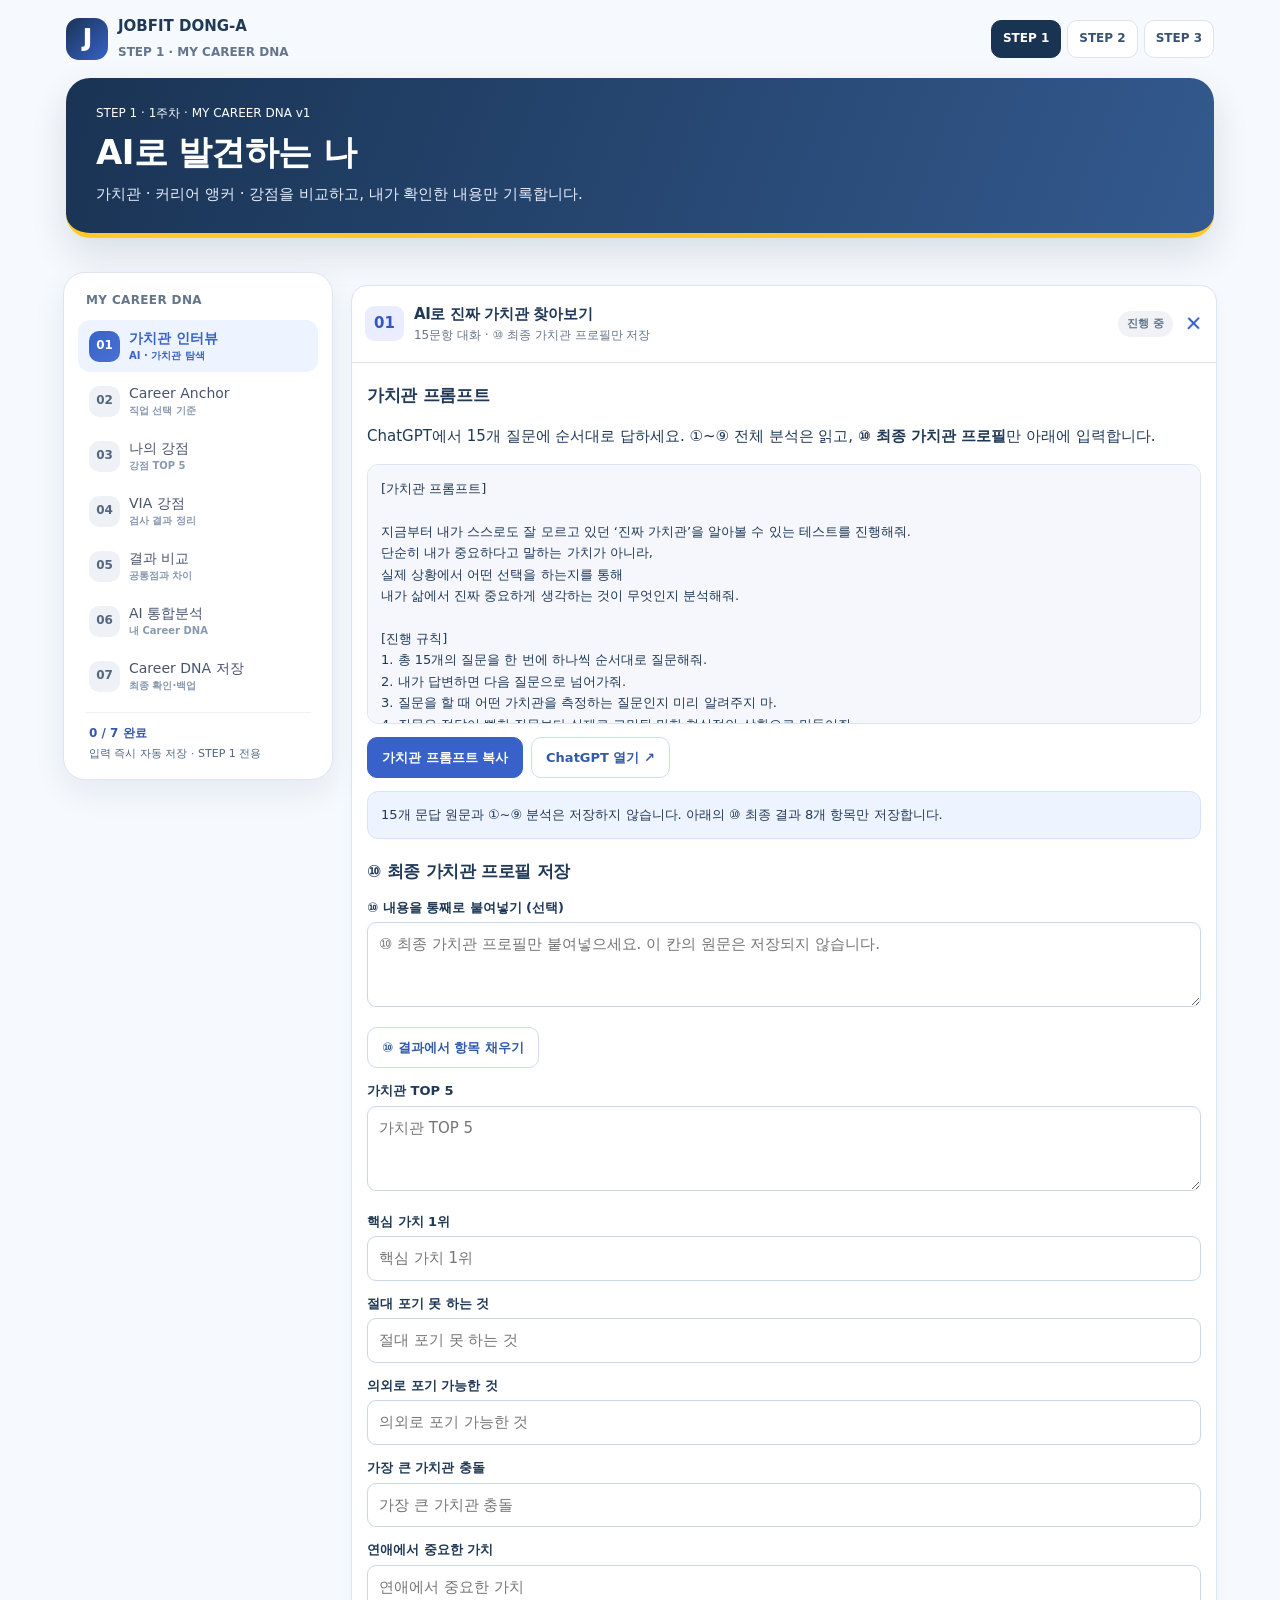
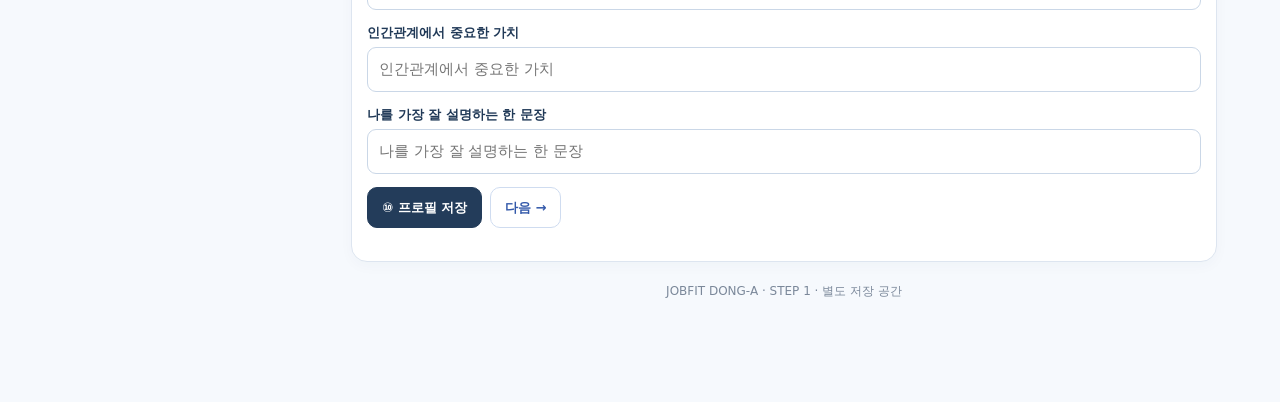
==== commit d6bf993d: "style(donga): load common STEP1/2/3 typography after existing styles" ====
--- a/donga/index.html
+++ b/donga/index.html
@@ -1,6 +1,6 @@
 <!doctype html><html lang="ko"><head><meta charset="utf-8"><meta name="viewport" content="width=device-width,initial-scale=1"><meta name="theme-color" content="#203957"><title>잡핏동아 STEP 1 · MY CAREER DNA</title><link rel="stylesheet" href="./theme.css?v=1"><link rel="stylesheet" href="./side-nav.css?v=1"><style>
 :root{--ink:var(--donga-ink,#203957);--blue:var(--donga-brand-blue,#3862c9);--line:var(--donga-line,#dde5f0);--sub:var(--donga-muted,#65758a)}*{box-sizing:border-box}body{margin:0;background:var(--donga-page,#f6f9fd);color:var(--ink);font:15px/1.65 system-ui,-apple-system,"Malgun Gothic","Apple SD Gothic Neo",sans-serif}button,input,textarea{font:inherit}button{cursor:pointer}button:disabled{opacity:.4;cursor:default}header{background:linear-gradient(110deg,var(--donga-brand-navy,#193353),var(--donga-brand-navy-light,#33598e));color:white;padding:25px 18px;border-bottom:5px solid var(--donga-yellow,#ffc929)}header>div,main{max-width:960px;margin:auto}header b{color:#ffd448}h1{font-size:clamp(24px,4vw,34px);line-height:1.25;margin:8px 0}header p{margin:0;color:#e8eeff}.wrap{max-width:960px;margin:auto;padding:16px 13px 80px}.card,.step{background:white;border:1px solid var(--line);border-radius:16px;margin:13px 0;box-shadow:0 4px 14px #24406108;overflow:hidden}.card{padding:18px}.card h2{font-size:19px;margin:0 0 8px}.chips{display:flex;flex-wrap:wrap;gap:7px}.chips span{background:#f2f6fd;border:1px solid #dde5f2;border-radius:30px;font-size:12px;padding:5px 10px}.meter{height:10px;border-radius:20px;background:#e8edfa;overflow:hidden;margin:13px 0 5px}.meter div{height:100%;background:var(--donga-brand-blue-light,#4a71d4);width:0}.line{display:flex;justify-content:space-between;flex-wrap:wrap;gap:9px}.note{background:#e8f8f0;border:1px solid #c3e6d3;border-radius:11px;padding:12px 13px;margin:13px 0;font-size:13px}.info{background:#edf4ff;border-color:#d6e3fc}.small{font-size:13px;color:var(--sub)}.step summary{list-style:none;display:flex;align-items:center;gap:10px;padding:16px 13px;cursor:pointer}.step summary::-webkit-details-marker{display:none}.num{background:#e9edff;padding:5px 9px;border-radius:9px;font-weight:900;color:#3655c1}.heading{flex:1;min-width:0}.heading b{display:block;font-size:15px}.heading small{display:block;color:var(--sub);font-size:12px}.tag{background:#f0f2f6;border-radius:20px;color:#60748a;font-size:11px;padding:4px 9px;font-weight:700;white-space:nowrap}.tag.done{background:#def6e7;color:#127548}.plus{font-size:24px;color:var(--blue)}.step[open] .plus{transform:rotate(45deg)}.inside{padding:0 15px 20px;border-top:1px solid var(--line)}h3{font-size:17px;margin:18px 0 10px}.btn{display:inline-flex;align-items:center;justify-content:center;border:1px solid var(--blue);background:var(--blue);color:white;text-decoration:none;border-radius:10px;padding:9px 14px;font-weight:800;font-size:13px;min-height:41px}.btn.alt{background:white;color:#3359aa;border-color:#cfdcf0}.btn.dark{background:#233c5a;border-color:#233c5a}.actions{display:flex;flex-wrap:wrap;gap:8px;margin:13px 0}.prompt{white-space:pre-wrap;border:1px solid #dce5f2;background:#f5f7fc;padding:13px;border-radius:11px;font-size:13px;max-height:260px;overflow:auto}.field{display:block;margin:12px 0}.field span{display:block;font-size:13px;font-weight:750;margin:0 0 4px}.field input,.field textarea{width:100%;padding:9px 11px;border:1px solid #cad7e7;border-radius:9px;color:var(--ink);background:white;outline:none}.field textarea{min-height:85px;resize:vertical}.field input:focus,.field textarea:focus{border-color:#4472d4}.grid{display:grid;grid-template-columns:1fr 1fr;gap:12px}.box{white-space:pre-wrap;background:#f5f9ff;border:1px solid #dde6f0;border-radius:10px;padding:12px;font-size:13px;overflow-wrap:anywhere}.question{border:1px solid #e1e8f2;border-radius:10px;padding:11px;margin:9px 0}.question b{display:block;font-size:13px;margin-bottom:7px}.choices{display:flex;gap:5px}.choices label{flex:1;text-align:center;border:1px solid #dbe3f0;border-radius:8px;padding:4px;cursor:pointer}.choices label:has(input:checked){background:#e7eeff;border-color:#416ed1;color:#234eae;font-weight:800}.choices input{accent-color:#4167c9;margin-right:4px}.bonusopt{display:block;background:#f8fafd;border:1px solid #e2e8f2;padding:8px;border-radius:9px;margin:6px 0;font-size:13px}.strengths{display:flex;gap:6px;flex-wrap:wrap}.strengths button{border:1px solid #d9e3ee;border-radius:50px;background:#f7f9fe;color:#3b536c;padding:6px 10px;font-size:13px}.strengths button.selected{background:#e2ecff;color:#254fa7;border-color:#4d72ca;font-weight:800}.rank{display:grid;grid-template-columns: minmax(115px,1.5fr) 38px 1fr;gap:7px;align-items:center;font-size:13px;margin:7px 0}.rank em{height:9px;background:#e7ecf6;border-radius:10px}.rank i{height:100%;display:block;background:#5c80d5}.hidden{display:none!important}.toast{display:none;position:fixed;bottom:20px;left:50%;transform:translateX(-50%);background:#1d3450;color:white;padding:10px 16px;border-radius:10px;font-size:13px;z-index:5;max-width:92vw}.report{display:none}footer{text-align:center;color:#7b889a;font-size:12px;margin:20px}@media(max-width:650px){.grid{grid-template-columns:1fr}.wrap{padding:10px 10px 60px}.inside{padding:0 11px 18px}.step summary{padding:14px 10px;gap:8px}.heading b{font-size:14px}.choices input{display:block;margin:0 auto}.actions .btn{flex:1}}@media print{body{background:white}header,.wrap,footer,.toast{display:none!important}.report{display:block!important;color:#111;margin:16mm;font-family:"Malgun Gothic",sans-serif}.report p{white-space:pre-wrap;break-inside:avoid}}
-</style></head><body><div class="donga-topbar"><div class="donga-brand"><div class="donga-logo">J</div><div class="donga-brand-lines"><b>JOBFIT DONG-A</b><small>STEP 1 · MY CAREER DNA</small></div></div><nav class="donga-links" aria-label="잡핏동아 단계 이동"><strong>STEP 1</strong><a href="./step2/">STEP 2</a><a href="./step3/">STEP 3</a></nav></div><header><div><div style="font-size:23px;font-weight:900">JOBFIT <b>DONG-A</b></div><div style="font-size:12px">STEP 1 · 1주차 · MY CAREER DNA v1</div><h1>AI로 발견하는 나</h1><p>가치관 · 커리어 앵커 · 강점을 비교하고, 내가 확인한 내용만 기록합니다.</p></div></header>
+</style><link rel="stylesheet" href="./typography.css?v=1"></head><body><div class="donga-topbar"><div class="donga-brand"><div class="donga-logo">J</div><div class="donga-brand-lines"><b>JOBFIT DONG-A</b><small>STEP 1 · MY CAREER DNA</small></div></div><nav class="donga-links" aria-label="잡핏동아 단계 이동"><strong>STEP 1</strong><a href="./step2/">STEP 2</a><a href="./step3/">STEP 3</a></nav></div><header><div><div style="font-size:23px;font-weight:900">JOBFIT <b>DONG-A</b></div><div style="font-size:12px">STEP 1 · 1주차 · MY CAREER DNA v1</div><h1>AI로 발견하는 나</h1><p>가치관 · 커리어 앵커 · 강점을 비교하고, 내가 확인한 내용만 기록합니다.</p></div></header>
 <main class="wrap donga-layout"><aside class="donga-side"><nav id="dongaSide1" class="donga-nav-card" aria-label="MY CAREER DNA 왼쪽 단계 메뉴"><div class="donga-nav-title">MY CAREER DNA</div><div class="donga-menu"></div></nav></aside><div class="donga-main"><div class="card" style="display:flex;align-items:center;justify-content:space-between;gap:12px;flex-wrap:wrap;border-color:#c9d9f4"><div><b>STEP 2 · 직무탐색과 직무분석</b><div class="small">01 Target Job → 02 Find JD → 03 Choose JD → 04 GAP Match</div></div><a class="btn" href="./step2/">STEP 2 실습하기 →</a></div><div class="card"><h2>1주차 자기이해 실습</h2><div class="chips"><span>① 가치관 AI 인터뷰</span><span>② 커리어 앵커</span><span>③ 내 강점</span><span>④ VIA</span><span>⑤ 비교</span><span>⑥ AI 통합분석</span><span>⑦ 확인·저장</span></div><div class="meter"><div id="meter"></div></div><div class="line"><b id="progress">0 / 7 완료</b><span class="small" id="savedat">현재 브라우저에만 자동 저장됩니다.</span></div><div class="note">잡핏동아는 <b>잡핏인제·잡핏플렉스와 완전히 별도로 저장</b>됩니다. AI로 자동 전송하거나 교수자에게 자동 제출하지 않습니다. 다른 기기에서 이어서 하려면 백업 JSON을 사용하세요.</div></div>
 <details class="step" id="step1" open><summary><span class="num">01</span><span class="heading"><b>AI로 진짜 가치관 찾아보기</b><small>15문항 대화 · ⑩ 최종 가치관 프로필만 저장</small></span><span class="tag" id="tag1">진행 전</span><span class="plus">+</span></summary><div class="inside"><h3>가치관 프롬프트</h3><p>ChatGPT에서 15개 질문에 순서대로 답하세요. ①~⑨ 전체 분석은 읽고, <b>⑩ 최종 가치관 프로필</b>만 아래에 입력합니다.</p><div class="prompt" id="promptvalue">가치관 프롬프트 불러오는 중…</div><div class="actions"><button class="btn" id="copyvalue">가치관 프롬프트 복사</button><a class="btn alt" href="https://chatgpt.com/" target="_blank" rel="noopener">ChatGPT 열기 ↗</a></div><div class="note info">15개 문답 원문과 ①~⑨ 분석은 저장하지 않습니다. 아래의 ⑩ 최종 결과 8개 항목만 저장합니다.</div><h3>⑩ 최종 가치관 프로필 저장</h3><label class="field"><span>⑩ 내용을 통째로 붙여넣기 (선택)</span><textarea id="pastevalue" placeholder="⑩ 최종 가치관 프로필만 붙여넣으세요. 이 칸의 원문은 저장되지 않습니다."></textarea></label><button class="btn alt" id="parsevalue">⑩ 결과에서 항목 채우기</button><div id="valuefields"></div><div class="actions"><button class="btn dark" id="savevalue">⑩ 프로필 저장</button><button class="btn alt next" data-next="step2">다음 →</button></div></div></details>
 <details class="step" id="step2"><summary><span class="num">02</span><span class="heading"><b>나의 커리어 기준 · Career Anchor</b><small>40문항 1~6점 · 나다운 문항 3개에 +4점</small></span><span class="tag" id="tag2">진행 전</span><span class="plus">+</span></summary><div class="inside"><h3>커리어 앵커 8개 유형</h3><div class="note info">강의안의 응답·가산점 방식을 사용합니다. 다만 <b>문항은 새로 작성한 수업용 문항</b>이므로 기존 표준화 검사와 같은 점수로 해석하지 않습니다.</div><div class="line"><b id="qcount">0 / 40 응답</b><span id="qpage">1 / 4 묶음</span></div><div id="qarea"></div><div class="actions"><button class="btn alt" id="qprev">이전 10문항</button><button class="btn" id="qnext">다음 10문항</button></div><div id="bonusarea" class="hidden"><h3>특히 나다운 문항 3개 고르기</h3><p>선택한 각 문항의 유형 점수에 +4점씩 더합니다.</p><div id="bonuslist"></div><b id="bonuscount">0 / 3 선택</b></div><div id="anchorresult"></div><div class="actions"><button class="btn alt next" data-next="step3">다음 →</button></div></div></details>
--- a/donga/side-nav.css
+++ b/donga/side-nav.css
@@ -22,3 +22,9 @@
 @media(max-width:800px){.donga-layout{display:block!important}.donga-side{position:static;margin-bottom:12px}.donga-nav-card{border-radius:17px;padding:11px}.donga-menu{display:grid;grid-template-columns:repeat(auto-fit,minmax(120px,1fr));gap:6px}.donga-stepbtn{min-height:56px;padding:8px 7px}.donga-steplabel b{font-size:12px}.donga-steplabel small{font-size:10px}.donga-topbar{align-items:flex-start;flex-direction:column;padding:10px}.donga-links{width:100%}}
 @media(max-width:420px){.donga-menu{grid-template-columns:repeat(2,minmax(0,1fr))}}
 @media print{.donga-side,.donga-topbar{display:none!important}.donga-layout{display:block!important}.donga-main{display:block!important}.donga-screen{display:block!important}}
+
+/* STEP 1 originally used a full-width banner. Match STEP 2 and STEP 3's contained hero layout. */
+.donga-topbar + header{max-width:1148px;margin:0 auto 18px;border-radius:24px;padding:26px 30px;box-shadow:0 16px 36px rgba(25,51,83,.13)}
+.donga-topbar + header>div{max-width:none}
+.donga-topbar + header>div>div:first-child{display:none}
+@media(max-width:800px){.donga-topbar + header{margin:0 10px 13px;border-radius:19px;padding:22px 17px}}
--- a/donga/typography.css
+++ b/donga/typography.css
@@ -0,0 +1,28 @@
+/* JOBFIT DONG-A shared interface typography · STEP 1, STEP 2, STEP 3 */
+:root{
+  --donga-ui-font:"Pretendard Variable","Pretendard","Noto Sans KR","Apple SD Gothic Neo","Malgun Gothic",system-ui,-apple-system,sans-serif;
+}
+html,body,button,input,select,textarea{
+  font-family:var(--donga-ui-font)!important;
+}
+:where(h1,h2,h3,h4,.heading b,.sectionHead h2,.navTitle,.donga-nav-title,.mapHead){
+  letter-spacing:-.02em;
+}
+:where(h1,.hero h1){font-weight:800}
+:where(h2,.sectionHead h2,.stepCard h2){font-weight:800}
+:where(h3,.stepCard h3){font-weight:700}
+:where(.navTitle,.donga-nav-title){font-size:12px;font-weight:800}
+:where(.donga-stepbtn,.stepBtn){font-weight:500}
+.donga-stepbtn .donga-steplabel b{font-weight:500}
+.donga-stepbtn[aria-current="step"] .donga-steplabel b{font-weight:800}
+.stepBtn.active .stepText{font-weight:800}
+:where(.donga-steplabel small,.stepText small){font-weight:600}
+:where(.btn,.button){font-weight:800}
+/* Hand-lettering belongs only to the designed A4 illustration, not the app interface. */
+.paper :where(.note,.note p,.paperFooter,.paperHead p){font-family:var(--donga-ui-font)}
+/* STEP 1 navigation: only active accordion visible; old storage and form DOM retained. */
+.donga-main > details.step[hidden],
+.donga-main > .card[hidden]{display:none!important}
+.donga-nav-status{display:grid;gap:2px;border-top:1px solid #edf1f6;margin:10px 7px 0;padding:11px 4px 2px;color:#506685}
+.donga-nav-status b{font-size:12px;font-weight:800;color:#3857ac}
+.donga-nav-status small{font-size:11px;line-height:1.5}
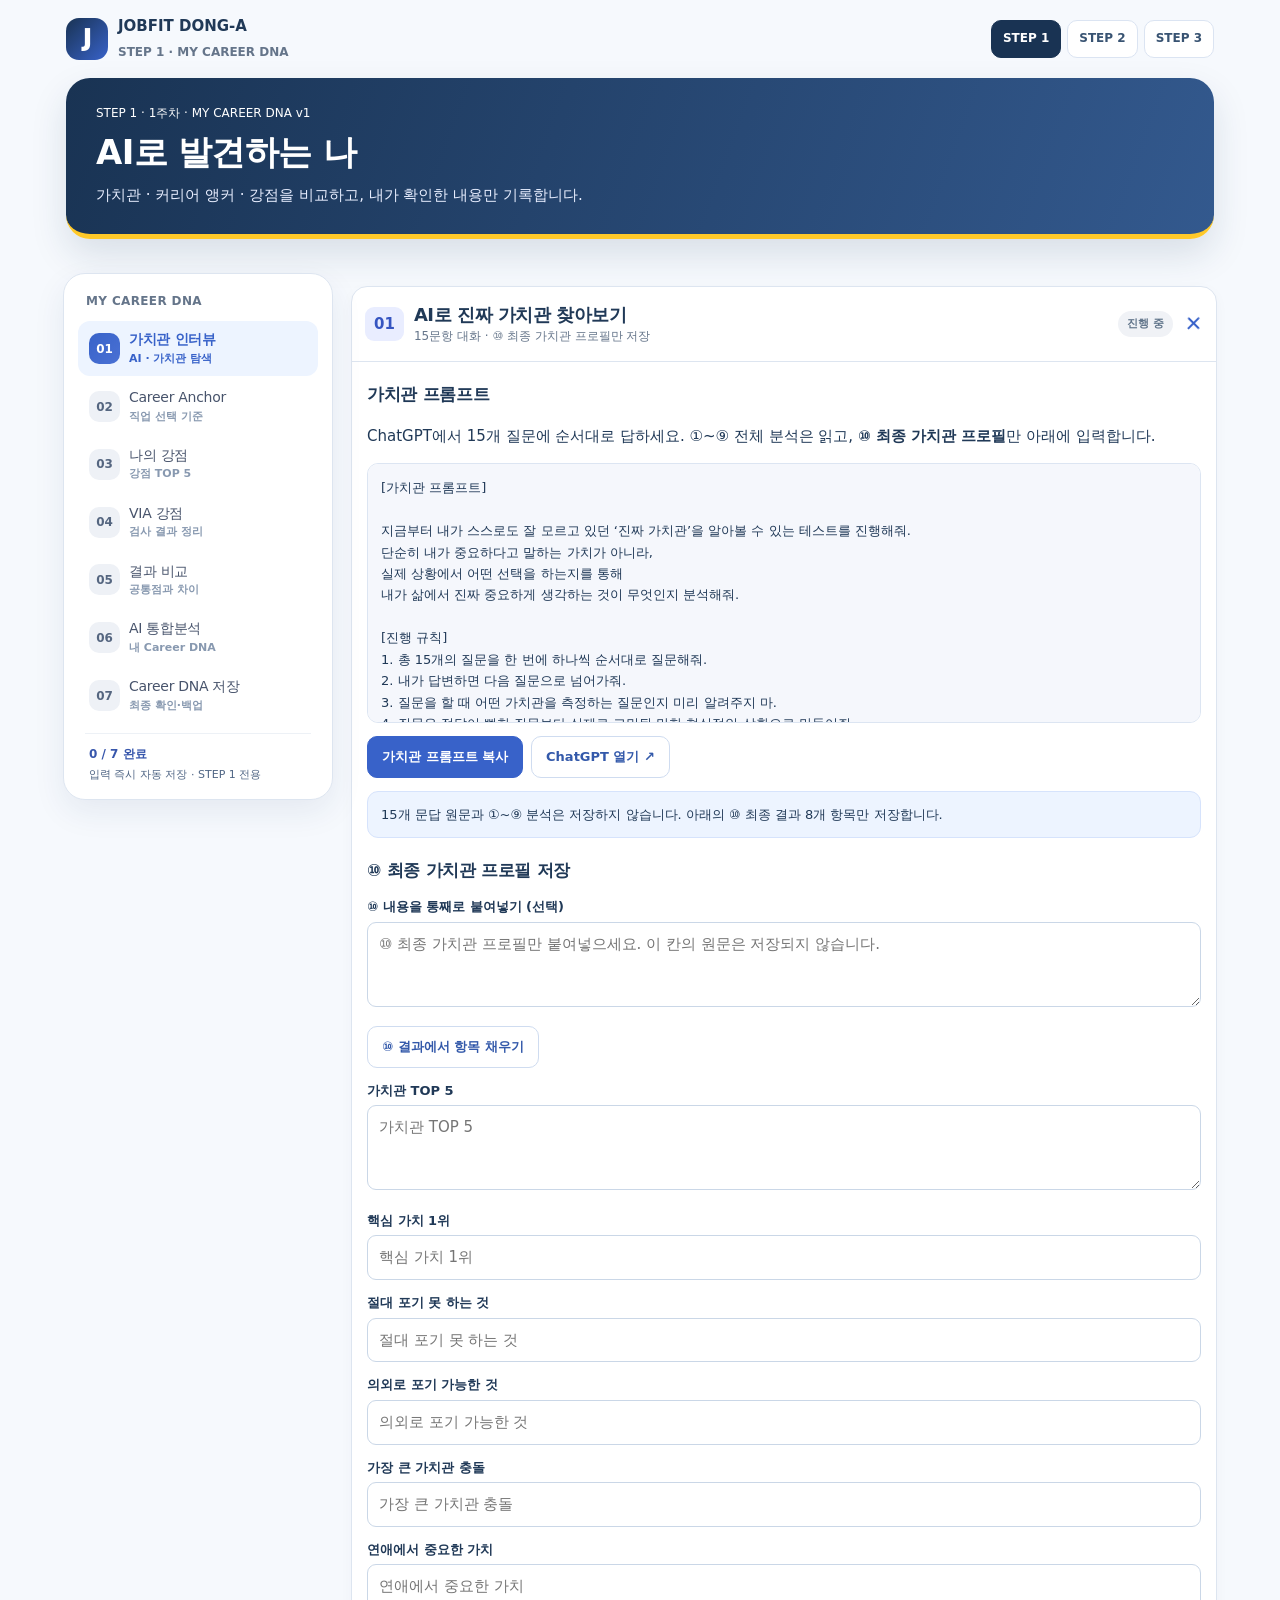
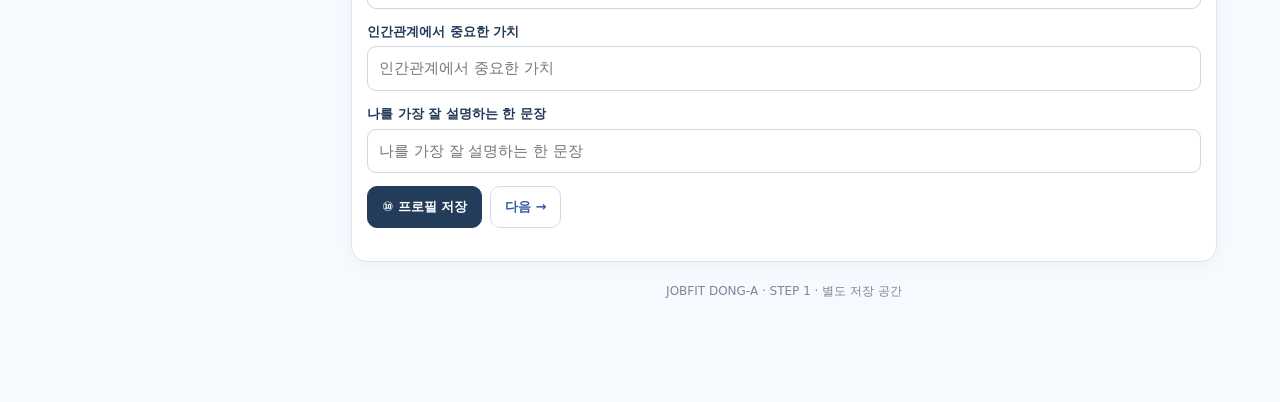
==== commit 0264d0fb: "style(donga): refresh shared typography CSS cache in STEP 1, 2 and 3" ====
--- a/donga/index.html
+++ b/donga/index.html
@@ -1,6 +1,6 @@
 <!doctype html><html lang="ko"><head><meta charset="utf-8"><meta name="viewport" content="width=device-width,initial-scale=1"><meta name="theme-color" content="#203957"><title>잡핏동아 STEP 1 · MY CAREER DNA</title><link rel="stylesheet" href="./theme.css?v=1"><link rel="stylesheet" href="./side-nav.css?v=1"><style>
 :root{--ink:var(--donga-ink,#203957);--blue:var(--donga-brand-blue,#3862c9);--line:var(--donga-line,#dde5f0);--sub:var(--donga-muted,#65758a)}*{box-sizing:border-box}body{margin:0;background:var(--donga-page,#f6f9fd);color:var(--ink);font:15px/1.65 system-ui,-apple-system,"Malgun Gothic","Apple SD Gothic Neo",sans-serif}button,input,textarea{font:inherit}button{cursor:pointer}button:disabled{opacity:.4;cursor:default}header{background:linear-gradient(110deg,var(--donga-brand-navy,#193353),var(--donga-brand-navy-light,#33598e));color:white;padding:25px 18px;border-bottom:5px solid var(--donga-yellow,#ffc929)}header>div,main{max-width:960px;margin:auto}header b{color:#ffd448}h1{font-size:clamp(24px,4vw,34px);line-height:1.25;margin:8px 0}header p{margin:0;color:#e8eeff}.wrap{max-width:960px;margin:auto;padding:16px 13px 80px}.card,.step{background:white;border:1px solid var(--line);border-radius:16px;margin:13px 0;box-shadow:0 4px 14px #24406108;overflow:hidden}.card{padding:18px}.card h2{font-size:19px;margin:0 0 8px}.chips{display:flex;flex-wrap:wrap;gap:7px}.chips span{background:#f2f6fd;border:1px solid #dde5f2;border-radius:30px;font-size:12px;padding:5px 10px}.meter{height:10px;border-radius:20px;background:#e8edfa;overflow:hidden;margin:13px 0 5px}.meter div{height:100%;background:var(--donga-brand-blue-light,#4a71d4);width:0}.line{display:flex;justify-content:space-between;flex-wrap:wrap;gap:9px}.note{background:#e8f8f0;border:1px solid #c3e6d3;border-radius:11px;padding:12px 13px;margin:13px 0;font-size:13px}.info{background:#edf4ff;border-color:#d6e3fc}.small{font-size:13px;color:var(--sub)}.step summary{list-style:none;display:flex;align-items:center;gap:10px;padding:16px 13px;cursor:pointer}.step summary::-webkit-details-marker{display:none}.num{background:#e9edff;padding:5px 9px;border-radius:9px;font-weight:900;color:#3655c1}.heading{flex:1;min-width:0}.heading b{display:block;font-size:15px}.heading small{display:block;color:var(--sub);font-size:12px}.tag{background:#f0f2f6;border-radius:20px;color:#60748a;font-size:11px;padding:4px 9px;font-weight:700;white-space:nowrap}.tag.done{background:#def6e7;color:#127548}.plus{font-size:24px;color:var(--blue)}.step[open] .plus{transform:rotate(45deg)}.inside{padding:0 15px 20px;border-top:1px solid var(--line)}h3{font-size:17px;margin:18px 0 10px}.btn{display:inline-flex;align-items:center;justify-content:center;border:1px solid var(--blue);background:var(--blue);color:white;text-decoration:none;border-radius:10px;padding:9px 14px;font-weight:800;font-size:13px;min-height:41px}.btn.alt{background:white;color:#3359aa;border-color:#cfdcf0}.btn.dark{background:#233c5a;border-color:#233c5a}.actions{display:flex;flex-wrap:wrap;gap:8px;margin:13px 0}.prompt{white-space:pre-wrap;border:1px solid #dce5f2;background:#f5f7fc;padding:13px;border-radius:11px;font-size:13px;max-height:260px;overflow:auto}.field{display:block;margin:12px 0}.field span{display:block;font-size:13px;font-weight:750;margin:0 0 4px}.field input,.field textarea{width:100%;padding:9px 11px;border:1px solid #cad7e7;border-radius:9px;color:var(--ink);background:white;outline:none}.field textarea{min-height:85px;resize:vertical}.field input:focus,.field textarea:focus{border-color:#4472d4}.grid{display:grid;grid-template-columns:1fr 1fr;gap:12px}.box{white-space:pre-wrap;background:#f5f9ff;border:1px solid #dde6f0;border-radius:10px;padding:12px;font-size:13px;overflow-wrap:anywhere}.question{border:1px solid #e1e8f2;border-radius:10px;padding:11px;margin:9px 0}.question b{display:block;font-size:13px;margin-bottom:7px}.choices{display:flex;gap:5px}.choices label{flex:1;text-align:center;border:1px solid #dbe3f0;border-radius:8px;padding:4px;cursor:pointer}.choices label:has(input:checked){background:#e7eeff;border-color:#416ed1;color:#234eae;font-weight:800}.choices input{accent-color:#4167c9;margin-right:4px}.bonusopt{display:block;background:#f8fafd;border:1px solid #e2e8f2;padding:8px;border-radius:9px;margin:6px 0;font-size:13px}.strengths{display:flex;gap:6px;flex-wrap:wrap}.strengths button{border:1px solid #d9e3ee;border-radius:50px;background:#f7f9fe;color:#3b536c;padding:6px 10px;font-size:13px}.strengths button.selected{background:#e2ecff;color:#254fa7;border-color:#4d72ca;font-weight:800}.rank{display:grid;grid-template-columns: minmax(115px,1.5fr) 38px 1fr;gap:7px;align-items:center;font-size:13px;margin:7px 0}.rank em{height:9px;background:#e7ecf6;border-radius:10px}.rank i{height:100%;display:block;background:#5c80d5}.hidden{display:none!important}.toast{display:none;position:fixed;bottom:20px;left:50%;transform:translateX(-50%);background:#1d3450;color:white;padding:10px 16px;border-radius:10px;font-size:13px;z-index:5;max-width:92vw}.report{display:none}footer{text-align:center;color:#7b889a;font-size:12px;margin:20px}@media(max-width:650px){.grid{grid-template-columns:1fr}.wrap{padding:10px 10px 60px}.inside{padding:0 11px 18px}.step summary{padding:14px 10px;gap:8px}.heading b{font-size:14px}.choices input{display:block;margin:0 auto}.actions .btn{flex:1}}@media print{body{background:white}header,.wrap,footer,.toast{display:none!important}.report{display:block!important;color:#111;margin:16mm;font-family:"Malgun Gothic",sans-serif}.report p{white-space:pre-wrap;break-inside:avoid}}
-</style><link rel="stylesheet" href="./typography.css?v=1"></head><body><div class="donga-topbar"><div class="donga-brand"><div class="donga-logo">J</div><div class="donga-brand-lines"><b>JOBFIT DONG-A</b><small>STEP 1 · MY CAREER DNA</small></div></div><nav class="donga-links" aria-label="잡핏동아 단계 이동"><strong>STEP 1</strong><a href="./step2/">STEP 2</a><a href="./step3/">STEP 3</a></nav></div><header><div><div style="font-size:23px;font-weight:900">JOBFIT <b>DONG-A</b></div><div style="font-size:12px">STEP 1 · 1주차 · MY CAREER DNA v1</div><h1>AI로 발견하는 나</h1><p>가치관 · 커리어 앵커 · 강점을 비교하고, 내가 확인한 내용만 기록합니다.</p></div></header>
+</style><link rel="stylesheet" href="./typography.css?v=2"></head><body><div class="donga-topbar"><div class="donga-brand"><div class="donga-logo">J</div><div class="donga-brand-lines"><b>JOBFIT DONG-A</b><small>STEP 1 · MY CAREER DNA</small></div></div><nav class="donga-links" aria-label="잡핏동아 단계 이동"><strong>STEP 1</strong><a href="./step2/">STEP 2</a><a href="./step3/">STEP 3</a></nav></div><header><div><div style="font-size:23px;font-weight:900">JOBFIT <b>DONG-A</b></div><div style="font-size:12px">STEP 1 · 1주차 · MY CAREER DNA v1</div><h1>AI로 발견하는 나</h1><p>가치관 · 커리어 앵커 · 강점을 비교하고, 내가 확인한 내용만 기록합니다.</p></div></header>
 <main class="wrap donga-layout"><aside class="donga-side"><nav id="dongaSide1" class="donga-nav-card" aria-label="MY CAREER DNA 왼쪽 단계 메뉴"><div class="donga-nav-title">MY CAREER DNA</div><div class="donga-menu"></div></nav></aside><div class="donga-main"><div class="card" style="display:flex;align-items:center;justify-content:space-between;gap:12px;flex-wrap:wrap;border-color:#c9d9f4"><div><b>STEP 2 · 직무탐색과 직무분석</b><div class="small">01 Target Job → 02 Find JD → 03 Choose JD → 04 GAP Match</div></div><a class="btn" href="./step2/">STEP 2 실습하기 →</a></div><div class="card"><h2>1주차 자기이해 실습</h2><div class="chips"><span>① 가치관 AI 인터뷰</span><span>② 커리어 앵커</span><span>③ 내 강점</span><span>④ VIA</span><span>⑤ 비교</span><span>⑥ AI 통합분석</span><span>⑦ 확인·저장</span></div><div class="meter"><div id="meter"></div></div><div class="line"><b id="progress">0 / 7 완료</b><span class="small" id="savedat">현재 브라우저에만 자동 저장됩니다.</span></div><div class="note">잡핏동아는 <b>잡핏인제·잡핏플렉스와 완전히 별도로 저장</b>됩니다. AI로 자동 전송하거나 교수자에게 자동 제출하지 않습니다. 다른 기기에서 이어서 하려면 백업 JSON을 사용하세요.</div></div>
 <details class="step" id="step1" open><summary><span class="num">01</span><span class="heading"><b>AI로 진짜 가치관 찾아보기</b><small>15문항 대화 · ⑩ 최종 가치관 프로필만 저장</small></span><span class="tag" id="tag1">진행 전</span><span class="plus">+</span></summary><div class="inside"><h3>가치관 프롬프트</h3><p>ChatGPT에서 15개 질문에 순서대로 답하세요. ①~⑨ 전체 분석은 읽고, <b>⑩ 최종 가치관 프로필</b>만 아래에 입력합니다.</p><div class="prompt" id="promptvalue">가치관 프롬프트 불러오는 중…</div><div class="actions"><button class="btn" id="copyvalue">가치관 프롬프트 복사</button><a class="btn alt" href="https://chatgpt.com/" target="_blank" rel="noopener">ChatGPT 열기 ↗</a></div><div class="note info">15개 문답 원문과 ①~⑨ 분석은 저장하지 않습니다. 아래의 ⑩ 최종 결과 8개 항목만 저장합니다.</div><h3>⑩ 최종 가치관 프로필 저장</h3><label class="field"><span>⑩ 내용을 통째로 붙여넣기 (선택)</span><textarea id="pastevalue" placeholder="⑩ 최종 가치관 프로필만 붙여넣으세요. 이 칸의 원문은 저장되지 않습니다."></textarea></label><button class="btn alt" id="parsevalue">⑩ 결과에서 항목 채우기</button><div id="valuefields"></div><div class="actions"><button class="btn dark" id="savevalue">⑩ 프로필 저장</button><button class="btn alt next" data-next="step2">다음 →</button></div></div></details>
 <details class="step" id="step2"><summary><span class="num">02</span><span class="heading"><b>나의 커리어 기준 · Career Anchor</b><small>40문항 1~6점 · 나다운 문항 3개에 +4점</small></span><span class="tag" id="tag2">진행 전</span><span class="plus">+</span></summary><div class="inside"><h3>커리어 앵커 8개 유형</h3><div class="note info">강의안의 응답·가산점 방식을 사용합니다. 다만 <b>문항은 새로 작성한 수업용 문항</b>이므로 기존 표준화 검사와 같은 점수로 해석하지 않습니다.</div><div class="line"><b id="qcount">0 / 40 응답</b><span id="qpage">1 / 4 묶음</span></div><div id="qarea"></div><div class="actions"><button class="btn alt" id="qprev">이전 10문항</button><button class="btn" id="qnext">다음 10문항</button></div><div id="bonusarea" class="hidden"><h3>특히 나다운 문항 3개 고르기</h3><p>선택한 각 문항의 유형 점수에 +4점씩 더합니다.</p><div id="bonuslist"></div><b id="bonuscount">0 / 3 선택</b></div><div id="anchorresult"></div><div class="actions"><button class="btn alt next" data-next="step3">다음 →</button></div></div></details>
--- a/donga/typography.css
+++ b/donga/typography.css
@@ -26,3 +26,144 @@
 .donga-nav-status{display:grid;gap:2px;border-top:1px solid #edf1f6;margin:10px 7px 0;padding:11px 4px 2px;color:#506685}
 .donga-nav-status b{font-size:12px;font-weight:800;color:#3857ac}
 .donga-nav-status small{font-size:11px;line-height:1.5}
+
+/* Equal weight and size for primary titles across the three apps. */
+body{font-size:15px;line-height:1.65}
+body header h1,body .hero h1{font-weight:800}
+body .navTitle,body .donga-nav-title{font-weight:800}
+body .stepBtn.active{font-weight:800}
+body .donga-steplabel b,body .stepText{font-weight:500}
+body .donga-stepbtn[aria-current="step"] .donga-steplabel b,
+body .stepBtn.active .stepText{font-weight:800}
+
+/* STEP 1–3 unified UI type scale and STEP 2 top structure.
+   Screen only: leave all STEP 1/2/3 print/PDF formatting untouched. */
+@media screen{
+  /* Identical primary hero title scale */
+  body header h1, body .hero h1{
+    font-size:clamp(26px,4vw,34px);
+    font-weight:800;
+    line-height:1.28;
+    letter-spacing:-.02em;
+  }
+  /* The 01–07 / 01–04 / 01–05 left-menu titles share font metrics */
+  .donga-stepbtn .donga-steplabel b,
+  #stepNav .stepBtn .stepText{
+    font-family:var(--donga-ui-font);
+    font-size:14px;
+    line-height:1.25;
+    font-weight:500;
+    letter-spacing:-.02em;
+  }
+  .donga-stepbtn[aria-current="step"] .donga-steplabel b,
+  #stepNav .stepBtn.active .stepText{font-weight:800}
+  .donga-steplabel small,
+  #stepNav .stepBtn .stepText small{
+    font-family:var(--donga-ui-font);
+    font-size:11px;
+    line-height:1.3;
+    font-weight:600;
+    letter-spacing:0;
+  }
+  .donga-stepnum,#stepNav .stepN{
+    font-size:12px;
+    font-weight:800;
+    line-height:1;
+  }
+  /* Same title and description scale across the three section variants */
+  .donga-main > details.step > summary .heading b,
+  #stepRoot > .stepCard > .sectionHead h2,
+  .donga-screen .sectionHead h2{
+    font-size:18px;
+    font-weight:800;
+    line-height:1.35;
+    letter-spacing:-.025em;
+  }
+  .donga-main > details.step > summary .heading small,
+  #stepRoot > .stepCard > .sectionHead p,
+  .donga-screen .sectionHead p{
+    font-size:12px;
+    font-weight:500;
+    line-height:1.55;
+  }
+  /* STEP 2 gets the same 01-number + title/details hierarchy as STEP 1/3. */
+  #stepRoot > .stepCard > .sectionHead{
+    display:flex;
+    flex-direction:row;
+    align-items:flex-start;
+    gap:10px;
+    padding-bottom:13px;
+    border-bottom:1px solid #edf1f7;
+    margin-bottom:13px;
+  }
+  #stepRoot > .stepCard > .sectionHead > div:first-child{
+    flex:1;
+    min-width:0;
+    display:grid;
+    grid-template-columns:32px minmax(0,1fr);
+    align-items:start;
+    column-gap:10px;
+    row-gap:2px;
+  }
+  #stepRoot > .stepCard > .sectionHead .kicker{
+    grid-column:1;
+    grid-row:1 / 3;
+    display:grid;
+    place-items:center;
+    width:32px;
+    min-height:32px;
+    border-radius:10px;
+    background:#ecf2ff;
+    color:#3559b1;
+    padding:0;
+    margin:0;
+    font-size:13px;
+    font-weight:800;
+    letter-spacing:0;
+  }
+  #stepRoot > .stepCard > .sectionHead h2{
+    grid-column:2;
+    grid-row:1;
+    margin:0;
+  }
+  #stepRoot > .stepCard > .sectionHead p{
+    grid-column:2;
+    grid-row:2;
+    margin:0;
+  }
+  #stepRoot > .stepCard > .sectionHead > .badge{
+    flex:0 0 auto;
+    align-self:start;
+    font-size:11px;
+    padding:6px 9px;
+  }
+  /* Keep progress live and readable, but out of the main content header. */
+  .donga-step2-progress{
+    padding:10px 13px 12px;
+    margin-top:9px;
+    border:1px solid #dde5f0;
+    background:#fff;
+    border-radius:16px;
+    color:#506685;
+  }
+  .donga-step2-progress .progressTop{
+    display:flex;
+    align-items:center;
+    flex-wrap:wrap;
+    justify-content:space-between;
+    gap:4px;
+  }
+  .donga-step2-progress .progressNow{display:flex;gap:8px;align-items:center;min-width:0}
+  .donga-step2-progress #progressLabel{font-size:12px;font-weight:800;color:#3857ac;white-space:nowrap}
+  .donga-step2-progress .progressHelp{font-size:10px;color:#65758a}
+  .donga-step2-progress .mobileStepLabel{font-size:11px;color:#65758a}
+  .donga-step2-progress .progress{margin-top:9px;height:6px}
+}
+@media screen and (max-width:650px){
+  #stepRoot > .stepCard > .sectionHead{gap:8px}
+  #stepRoot > .stepCard > .sectionHead > div:first-child{grid-template-columns:32px minmax(0,1fr);column-gap:8px}
+  #stepRoot > .stepCard > .sectionHead h2{font-size:18px}
+  .donga-step2-progress{margin-top:8px;padding:9px 11px}
+  .donga-step2-progress .progressHelp{display:none}
+  .donga-step2-progress .mobileStepLabel{display:block}
+}
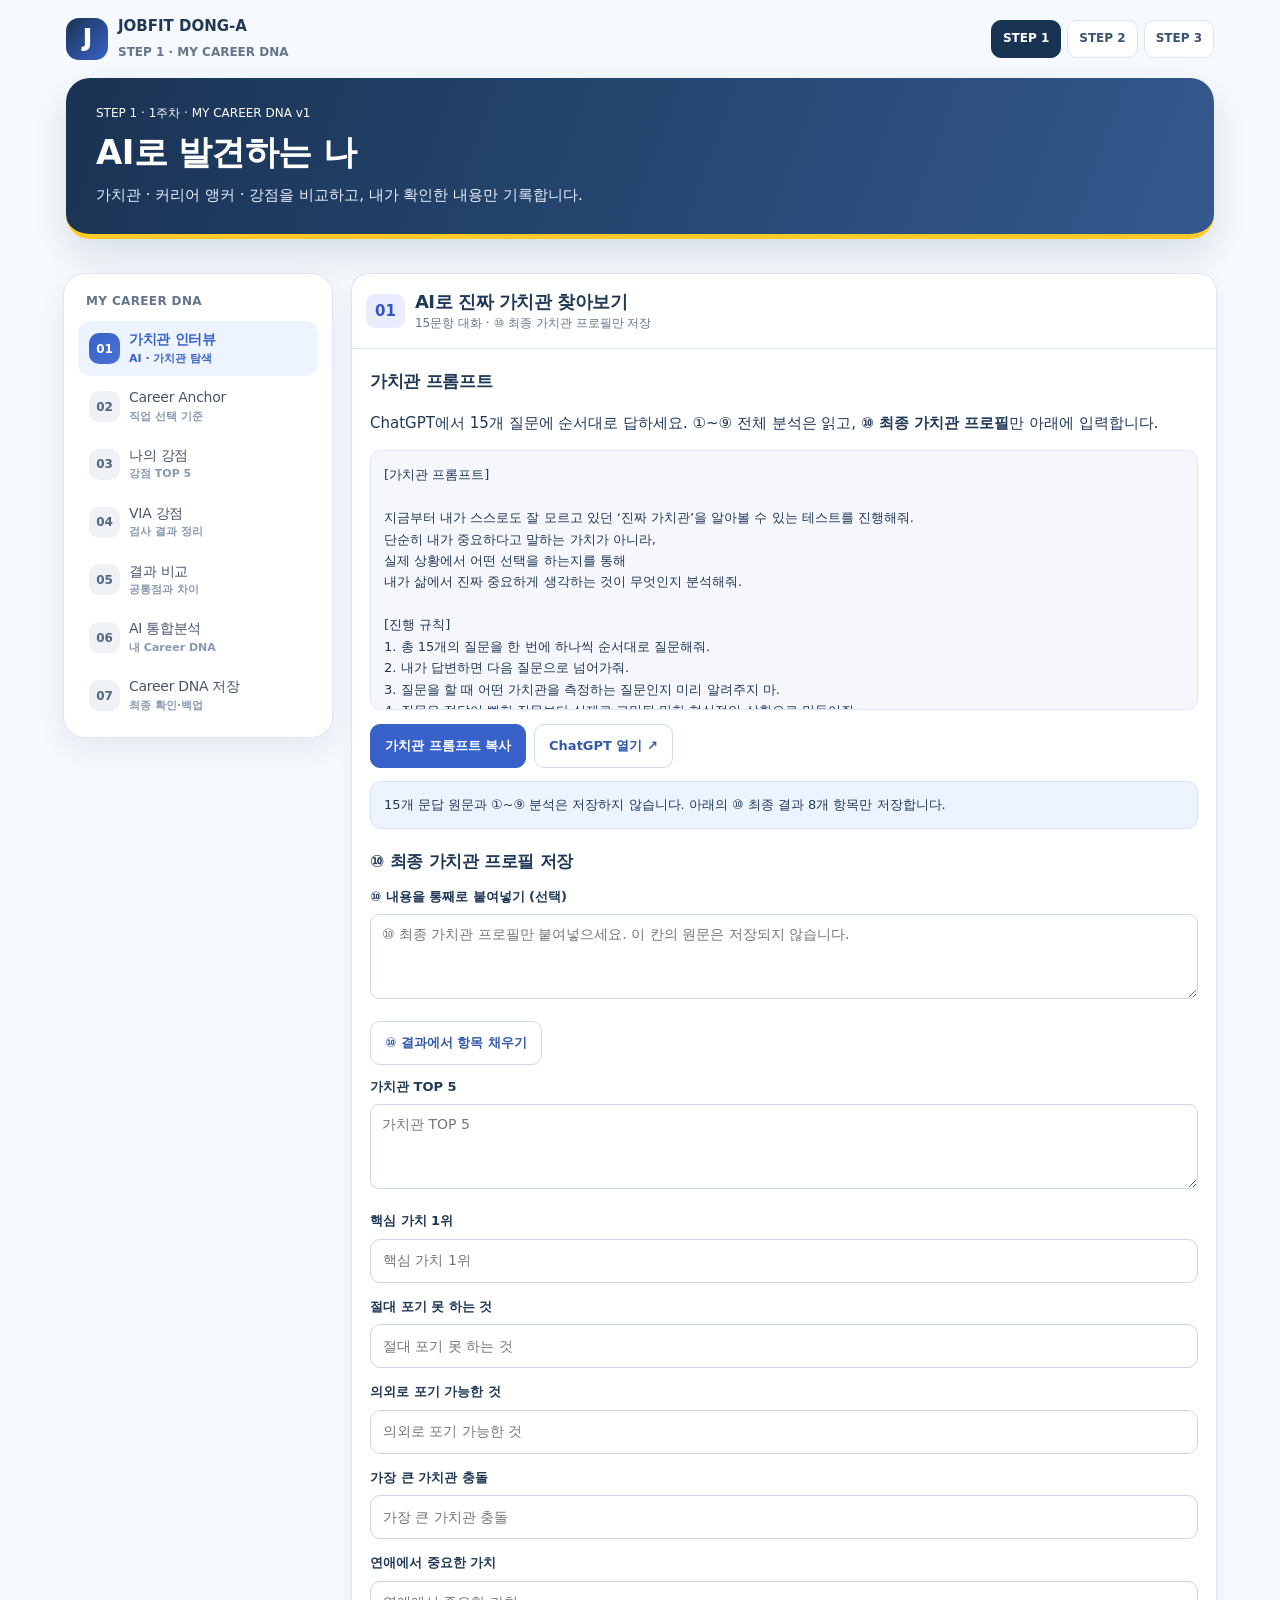
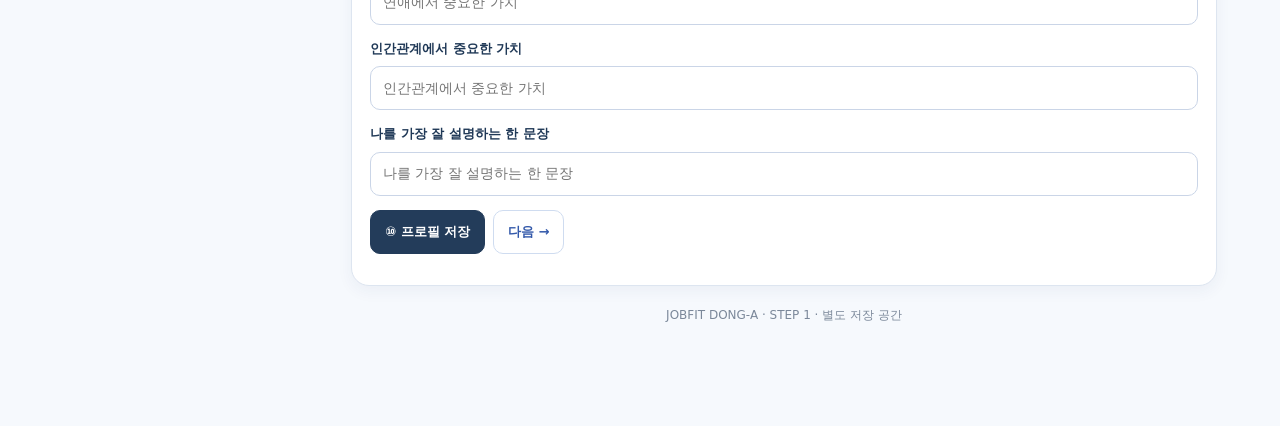
==== commit 13bf0143: "style(donga): load common UI control stylesheet in donga/index.html" ====
--- a/donga/index.html
+++ b/donga/index.html
@@ -1,6 +1,6 @@
 <!doctype html><html lang="ko"><head><meta charset="utf-8"><meta name="viewport" content="width=device-width,initial-scale=1"><meta name="theme-color" content="#203957"><title>잡핏동아 STEP 1 · MY CAREER DNA</title><link rel="stylesheet" href="./theme.css?v=1"><link rel="stylesheet" href="./side-nav.css?v=1"><style>
 :root{--ink:var(--donga-ink,#203957);--blue:var(--donga-brand-blue,#3862c9);--line:var(--donga-line,#dde5f0);--sub:var(--donga-muted,#65758a)}*{box-sizing:border-box}body{margin:0;background:var(--donga-page,#f6f9fd);color:var(--ink);font:15px/1.65 system-ui,-apple-system,"Malgun Gothic","Apple SD Gothic Neo",sans-serif}button,input,textarea{font:inherit}button{cursor:pointer}button:disabled{opacity:.4;cursor:default}header{background:linear-gradient(110deg,var(--donga-brand-navy,#193353),var(--donga-brand-navy-light,#33598e));color:white;padding:25px 18px;border-bottom:5px solid var(--donga-yellow,#ffc929)}header>div,main{max-width:960px;margin:auto}header b{color:#ffd448}h1{font-size:clamp(24px,4vw,34px);line-height:1.25;margin:8px 0}header p{margin:0;color:#e8eeff}.wrap{max-width:960px;margin:auto;padding:16px 13px 80px}.card,.step{background:white;border:1px solid var(--line);border-radius:16px;margin:13px 0;box-shadow:0 4px 14px #24406108;overflow:hidden}.card{padding:18px}.card h2{font-size:19px;margin:0 0 8px}.chips{display:flex;flex-wrap:wrap;gap:7px}.chips span{background:#f2f6fd;border:1px solid #dde5f2;border-radius:30px;font-size:12px;padding:5px 10px}.meter{height:10px;border-radius:20px;background:#e8edfa;overflow:hidden;margin:13px 0 5px}.meter div{height:100%;background:var(--donga-brand-blue-light,#4a71d4);width:0}.line{display:flex;justify-content:space-between;flex-wrap:wrap;gap:9px}.note{background:#e8f8f0;border:1px solid #c3e6d3;border-radius:11px;padding:12px 13px;margin:13px 0;font-size:13px}.info{background:#edf4ff;border-color:#d6e3fc}.small{font-size:13px;color:var(--sub)}.step summary{list-style:none;display:flex;align-items:center;gap:10px;padding:16px 13px;cursor:pointer}.step summary::-webkit-details-marker{display:none}.num{background:#e9edff;padding:5px 9px;border-radius:9px;font-weight:900;color:#3655c1}.heading{flex:1;min-width:0}.heading b{display:block;font-size:15px}.heading small{display:block;color:var(--sub);font-size:12px}.tag{background:#f0f2f6;border-radius:20px;color:#60748a;font-size:11px;padding:4px 9px;font-weight:700;white-space:nowrap}.tag.done{background:#def6e7;color:#127548}.plus{font-size:24px;color:var(--blue)}.step[open] .plus{transform:rotate(45deg)}.inside{padding:0 15px 20px;border-top:1px solid var(--line)}h3{font-size:17px;margin:18px 0 10px}.btn{display:inline-flex;align-items:center;justify-content:center;border:1px solid var(--blue);background:var(--blue);color:white;text-decoration:none;border-radius:10px;padding:9px 14px;font-weight:800;font-size:13px;min-height:41px}.btn.alt{background:white;color:#3359aa;border-color:#cfdcf0}.btn.dark{background:#233c5a;border-color:#233c5a}.actions{display:flex;flex-wrap:wrap;gap:8px;margin:13px 0}.prompt{white-space:pre-wrap;border:1px solid #dce5f2;background:#f5f7fc;padding:13px;border-radius:11px;font-size:13px;max-height:260px;overflow:auto}.field{display:block;margin:12px 0}.field span{display:block;font-size:13px;font-weight:750;margin:0 0 4px}.field input,.field textarea{width:100%;padding:9px 11px;border:1px solid #cad7e7;border-radius:9px;color:var(--ink);background:white;outline:none}.field textarea{min-height:85px;resize:vertical}.field input:focus,.field textarea:focus{border-color:#4472d4}.grid{display:grid;grid-template-columns:1fr 1fr;gap:12px}.box{white-space:pre-wrap;background:#f5f9ff;border:1px solid #dde6f0;border-radius:10px;padding:12px;font-size:13px;overflow-wrap:anywhere}.question{border:1px solid #e1e8f2;border-radius:10px;padding:11px;margin:9px 0}.question b{display:block;font-size:13px;margin-bottom:7px}.choices{display:flex;gap:5px}.choices label{flex:1;text-align:center;border:1px solid #dbe3f0;border-radius:8px;padding:4px;cursor:pointer}.choices label:has(input:checked){background:#e7eeff;border-color:#416ed1;color:#234eae;font-weight:800}.choices input{accent-color:#4167c9;margin-right:4px}.bonusopt{display:block;background:#f8fafd;border:1px solid #e2e8f2;padding:8px;border-radius:9px;margin:6px 0;font-size:13px}.strengths{display:flex;gap:6px;flex-wrap:wrap}.strengths button{border:1px solid #d9e3ee;border-radius:50px;background:#f7f9fe;color:#3b536c;padding:6px 10px;font-size:13px}.strengths button.selected{background:#e2ecff;color:#254fa7;border-color:#4d72ca;font-weight:800}.rank{display:grid;grid-template-columns: minmax(115px,1.5fr) 38px 1fr;gap:7px;align-items:center;font-size:13px;margin:7px 0}.rank em{height:9px;background:#e7ecf6;border-radius:10px}.rank i{height:100%;display:block;background:#5c80d5}.hidden{display:none!important}.toast{display:none;position:fixed;bottom:20px;left:50%;transform:translateX(-50%);background:#1d3450;color:white;padding:10px 16px;border-radius:10px;font-size:13px;z-index:5;max-width:92vw}.report{display:none}footer{text-align:center;color:#7b889a;font-size:12px;margin:20px}@media(max-width:650px){.grid{grid-template-columns:1fr}.wrap{padding:10px 10px 60px}.inside{padding:0 11px 18px}.step summary{padding:14px 10px;gap:8px}.heading b{font-size:14px}.choices input{display:block;margin:0 auto}.actions .btn{flex:1}}@media print{body{background:white}header,.wrap,footer,.toast{display:none!important}.report{display:block!important;color:#111;margin:16mm;font-family:"Malgun Gothic",sans-serif}.report p{white-space:pre-wrap;break-inside:avoid}}
-</style><link rel="stylesheet" href="./typography.css?v=2"></head><body><div class="donga-topbar"><div class="donga-brand"><div class="donga-logo">J</div><div class="donga-brand-lines"><b>JOBFIT DONG-A</b><small>STEP 1 · MY CAREER DNA</small></div></div><nav class="donga-links" aria-label="잡핏동아 단계 이동"><strong>STEP 1</strong><a href="./step2/">STEP 2</a><a href="./step3/">STEP 3</a></nav></div><header><div><div style="font-size:23px;font-weight:900">JOBFIT <b>DONG-A</b></div><div style="font-size:12px">STEP 1 · 1주차 · MY CAREER DNA v1</div><h1>AI로 발견하는 나</h1><p>가치관 · 커리어 앵커 · 강점을 비교하고, 내가 확인한 내용만 기록합니다.</p></div></header>
+</style><link rel="stylesheet" href="./typography.css?v=2"><link rel="stylesheet" href="./ui-unified.css?v=1"></head><body><div class="donga-topbar"><div class="donga-brand"><div class="donga-logo">J</div><div class="donga-brand-lines"><b>JOBFIT DONG-A</b><small>STEP 1 · MY CAREER DNA</small></div></div><nav class="donga-links" aria-label="잡핏동아 단계 이동"><strong>STEP 1</strong><a href="./step2/">STEP 2</a><a href="./step3/">STEP 3</a></nav></div><header><div><div style="font-size:23px;font-weight:900">JOBFIT <b>DONG-A</b></div><div style="font-size:12px">STEP 1 · 1주차 · MY CAREER DNA v1</div><h1>AI로 발견하는 나</h1><p>가치관 · 커리어 앵커 · 강점을 비교하고, 내가 확인한 내용만 기록합니다.</p></div></header>
 <main class="wrap donga-layout"><aside class="donga-side"><nav id="dongaSide1" class="donga-nav-card" aria-label="MY CAREER DNA 왼쪽 단계 메뉴"><div class="donga-nav-title">MY CAREER DNA</div><div class="donga-menu"></div></nav></aside><div class="donga-main"><div class="card" style="display:flex;align-items:center;justify-content:space-between;gap:12px;flex-wrap:wrap;border-color:#c9d9f4"><div><b>STEP 2 · 직무탐색과 직무분석</b><div class="small">01 Target Job → 02 Find JD → 03 Choose JD → 04 GAP Match</div></div><a class="btn" href="./step2/">STEP 2 실습하기 →</a></div><div class="card"><h2>1주차 자기이해 실습</h2><div class="chips"><span>① 가치관 AI 인터뷰</span><span>② 커리어 앵커</span><span>③ 내 강점</span><span>④ VIA</span><span>⑤ 비교</span><span>⑥ AI 통합분석</span><span>⑦ 확인·저장</span></div><div class="meter"><div id="meter"></div></div><div class="line"><b id="progress">0 / 7 완료</b><span class="small" id="savedat">현재 브라우저에만 자동 저장됩니다.</span></div><div class="note">잡핏동아는 <b>잡핏인제·잡핏플렉스와 완전히 별도로 저장</b>됩니다. AI로 자동 전송하거나 교수자에게 자동 제출하지 않습니다. 다른 기기에서 이어서 하려면 백업 JSON을 사용하세요.</div></div>
 <details class="step" id="step1" open><summary><span class="num">01</span><span class="heading"><b>AI로 진짜 가치관 찾아보기</b><small>15문항 대화 · ⑩ 최종 가치관 프로필만 저장</small></span><span class="tag" id="tag1">진행 전</span><span class="plus">+</span></summary><div class="inside"><h3>가치관 프롬프트</h3><p>ChatGPT에서 15개 질문에 순서대로 답하세요. ①~⑨ 전체 분석은 읽고, <b>⑩ 최종 가치관 프로필</b>만 아래에 입력합니다.</p><div class="prompt" id="promptvalue">가치관 프롬프트 불러오는 중…</div><div class="actions"><button class="btn" id="copyvalue">가치관 프롬프트 복사</button><a class="btn alt" href="https://chatgpt.com/" target="_blank" rel="noopener">ChatGPT 열기 ↗</a></div><div class="note info">15개 문답 원문과 ①~⑨ 분석은 저장하지 않습니다. 아래의 ⑩ 최종 결과 8개 항목만 저장합니다.</div><h3>⑩ 최종 가치관 프로필 저장</h3><label class="field"><span>⑩ 내용을 통째로 붙여넣기 (선택)</span><textarea id="pastevalue" placeholder="⑩ 최종 가치관 프로필만 붙여넣으세요. 이 칸의 원문은 저장되지 않습니다."></textarea></label><button class="btn alt" id="parsevalue">⑩ 결과에서 항목 채우기</button><div id="valuefields"></div><div class="actions"><button class="btn dark" id="savevalue">⑩ 프로필 저장</button><button class="btn alt next" data-next="step2">다음 →</button></div></div></details>
 <details class="step" id="step2"><summary><span class="num">02</span><span class="heading"><b>나의 커리어 기준 · Career Anchor</b><small>40문항 1~6점 · 나다운 문항 3개에 +4점</small></span><span class="tag" id="tag2">진행 전</span><span class="plus">+</span></summary><div class="inside"><h3>커리어 앵커 8개 유형</h3><div class="note info">강의안의 응답·가산점 방식을 사용합니다. 다만 <b>문항은 새로 작성한 수업용 문항</b>이므로 기존 표준화 검사와 같은 점수로 해석하지 않습니다.</div><div class="line"><b id="qcount">0 / 40 응답</b><span id="qpage">1 / 4 묶음</span></div><div id="qarea"></div><div class="actions"><button class="btn alt" id="qprev">이전 10문항</button><button class="btn" id="qnext">다음 10문항</button></div><div id="bonusarea" class="hidden"><h3>특히 나다운 문항 3개 고르기</h3><p>선택한 각 문항의 유형 점수에 +4점씩 더합니다.</p><div id="bonuslist"></div><b id="bonuscount">0 / 3 선택</b></div><div id="anchorresult"></div><div class="actions"><button class="btn alt next" data-next="step3">다음 →</button></div></div></details>
--- a/donga/ui-unified.css
+++ b/donga/ui-unified.css
@@ -0,0 +1,128 @@
+/* JOBFIT DONG-A · STEP 1–3 interface harmonization.
+   Screen only. Do not change learner data, generated text, or print/PDF layouts. */
+@media screen {
+  /* Redundant statuses are hidden, but their DOM IDs remain for existing save logic. */
+  #dongaSide1 .donga-nav-status,
+  #dongaSide1 ~ .donga-nav-status,
+  .donga-step2-progress,
+  .donga-main details.step > summary .tag,
+  .donga-main details.step > summary .plus,
+  #stepRoot > .stepCard > .sectionHead > .badge {
+    display:none!important;
+  }
+
+  /* Primary controls: equal visual height and typography across all three STEP pages. */
+  body .btn,
+  body a.btn,
+  body label.btn,
+  #stepRoot button.btn,
+  .donga-main button.btn,
+  .donga-screen button.btn {
+    box-sizing:border-box;
+    min-height:44px;
+    padding:10px 14px;
+    border-radius:10px;
+    font-family:var(--donga-ui-font);
+    font-size:13px;
+    font-weight:800;
+    line-height:1.4;
+    letter-spacing:0;
+    display:inline-flex;
+    align-items:center;
+    justify-content:center;
+    text-align:center;
+    gap:7px;
+    white-space:normal;
+  }
+  /* Keep the step navigator compact: it is not an action button. */
+  .donga-stepbtn,
+  #stepNav .stepBtn{
+    box-sizing:border-box;
+    min-height:52px;
+  }
+  body input:not([type="checkbox"]):not([type="radio"]):not([type="file"]):not([type="hidden"]):not([type="range"]):not([type="button"]):not([type="submit"]),
+  body select {
+    box-sizing:border-box;
+    min-height:44px;
+    padding:10px 12px;
+    border-radius:10px;
+    border:1px solid #cad5e7;
+    font-family:var(--donga-ui-font);
+    font-size:14px;
+    font-weight:400;
+    line-height:1.5;
+    color:#203957;
+  }
+  body textarea,
+  body .promptArea {
+    box-sizing:border-box;
+    min-height:88px;
+    padding:10px 12px;
+    border-radius:10px;
+    border:1px solid #cad5e7;
+    font-family:var(--donga-ui-font);
+    font-size:14px;
+    font-weight:400;
+    line-height:1.5;
+    color:#203957;
+    resize:vertical;
+  }
+  /* Long answer and AI prompt areas keep room for their contents. */
+  body textarea[rows="7"], body textarea[rows="8"],
+  body .promptArea {min-height:120px;}
+
+  /* Labels and groups: common 8/14/16px rhythm. */
+  body .field > label,
+  body .field > span,
+  body .question > label:first-child,
+  body .editItem > label,
+  body .promptLabel {
+    font-family:var(--donga-ui-font);
+    font-size:13px;
+    font-weight:700;
+    line-height:1.5;
+    margin-bottom:8px;
+  }
+  body .field{gap:8px;margin-bottom:14px;}
+  body .question{margin-bottom:16px;}
+  body .actions,
+  body .buttons,
+  body .stepFooter {
+    column-gap:8px;
+    row-gap:8px;
+    margin-top:14px;
+  }
+  body .card:not(.navCard):not(.progressCard),
+  body .donga-screen .card{
+    padding:18px;
+    border-radius:18px;
+    border:1px solid var(--donga-line,#dde5f0);
+    box-shadow:0 5px 16px rgba(30,55,105,.055);
+  }
+  body .donga-main details.step {
+    margin:0 0 14px;
+    border-radius:18px;
+    border:1px solid var(--donga-line,#dde5f0);
+    box-shadow:0 5px 16px rgba(30,55,105,.055);
+  }
+  body .donga-main details.step > summary{padding:16px 14px;}
+  body .donga-main details.step .inside{padding:0 18px 18px;}
+  body .donga-screen .card,
+  body #stepRoot .stepCard{margin-bottom:14px;}
+  body .sectionHead{margin-bottom:13px;}
+
+  /* Step 2 has no separate progress card, just like STEP 1 and STEP 3. */
+  .donga-step2-progress{visibility:hidden;}
+}
+@media screen and (max-width:650px) {
+  body .btn,body a.btn,body label.btn,
+  #stepRoot button.btn,.donga-main button.btn,.donga-screen button.btn{
+    min-height:42px;
+    padding:9px 12px;
+    font-size:13px;
+  }
+  body .card:not(.navCard):not(.progressCard),
+  body .donga-screen .card{padding:16px;}
+  body .donga-main details.step > summary{padding:14px 12px;}
+  body .donga-main details.step .inside{padding:0 14px 16px;}
+}
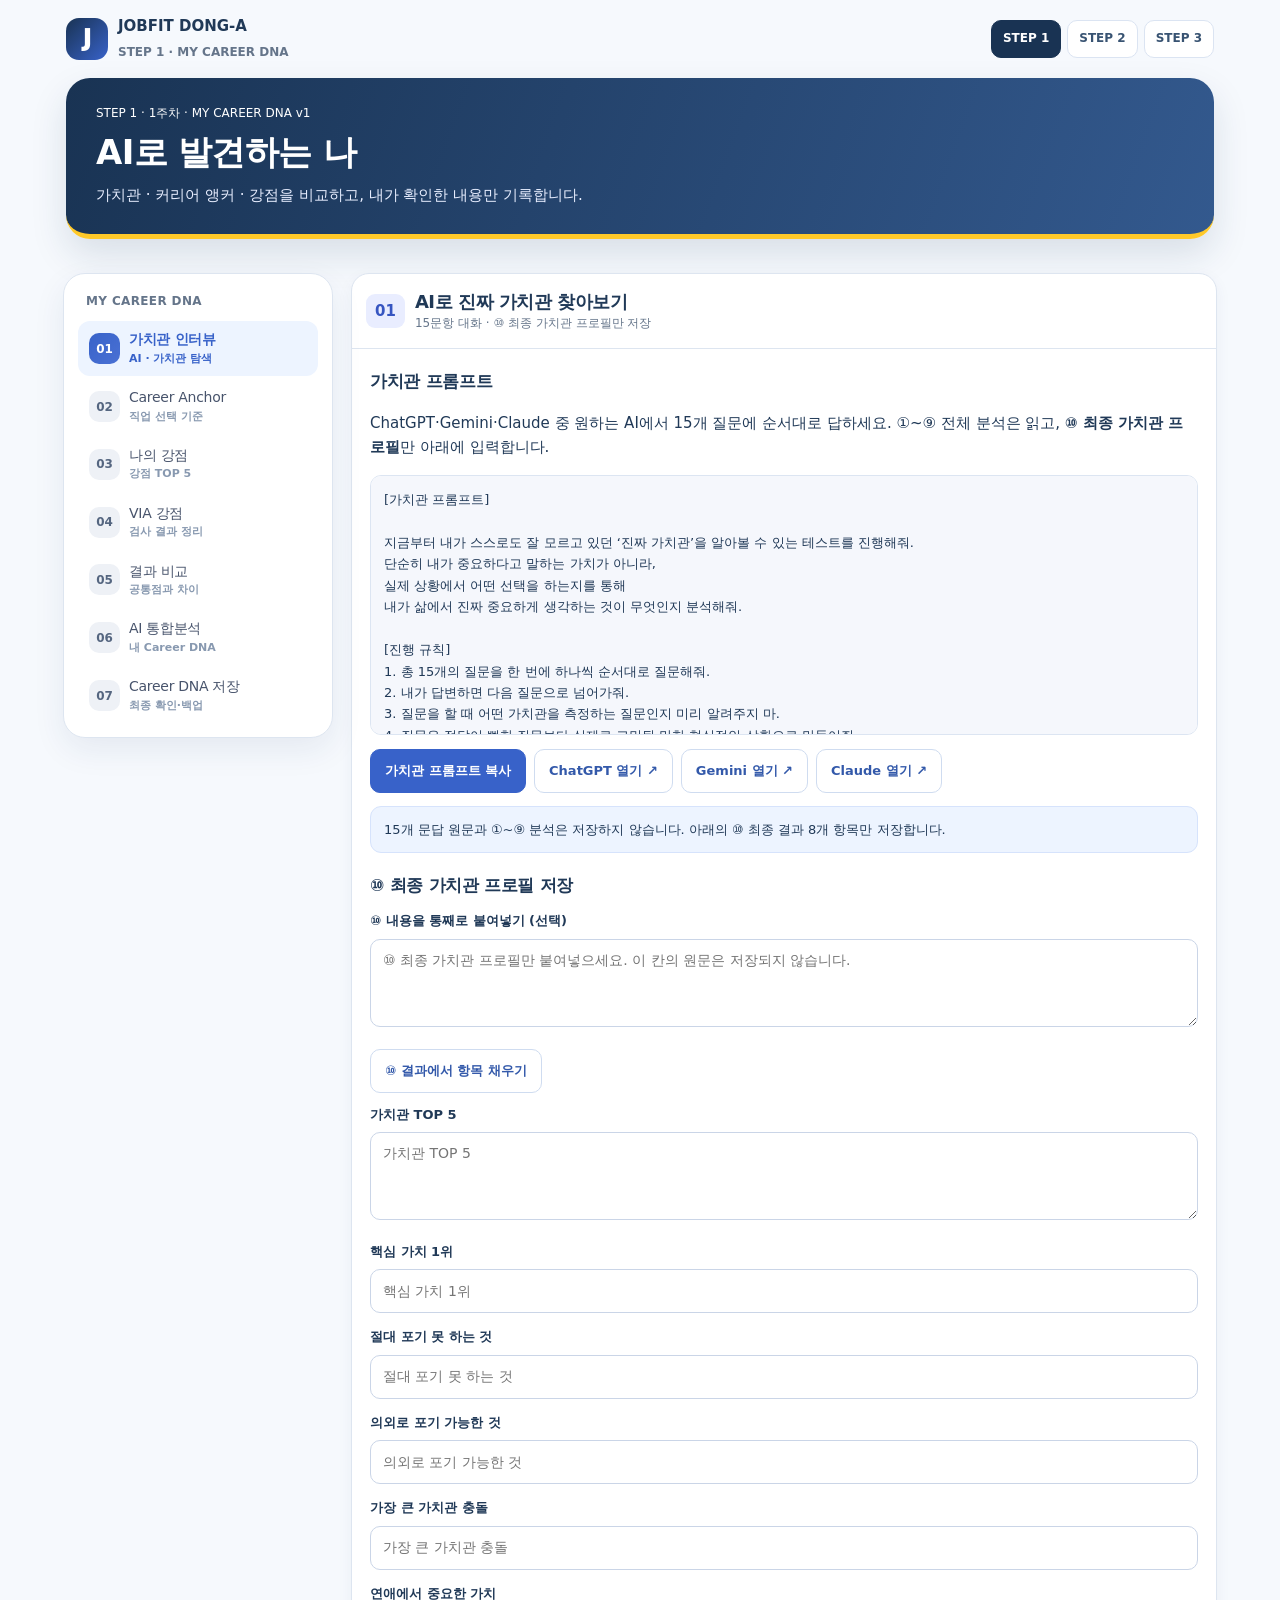
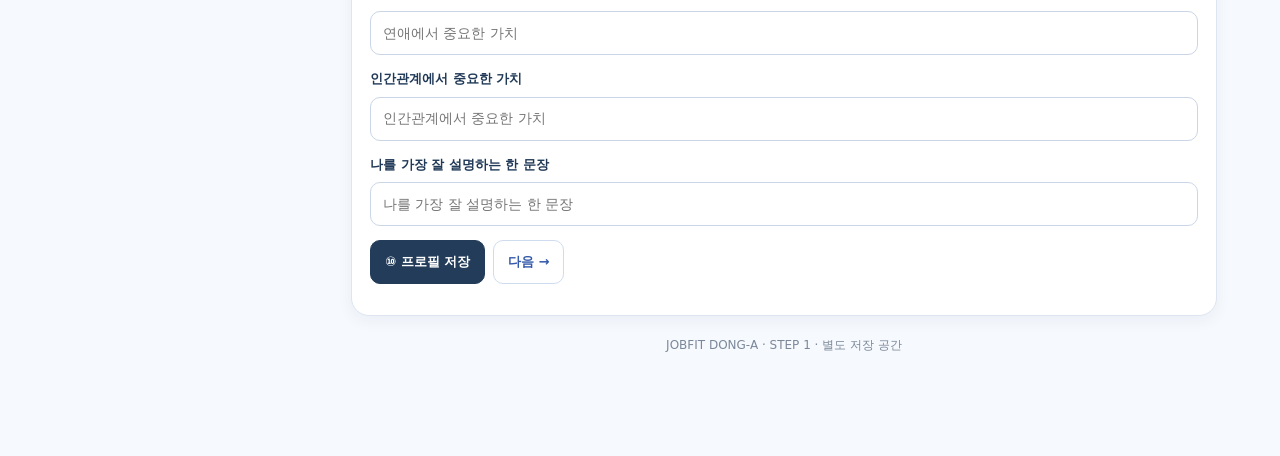
==== commit d9300e95: "feat(donga): link ChatGPT, Gemini and Claude in STEP1 and align review confirmation checkbox rows" ====
--- a/donga/index.html
+++ b/donga/index.html
@@ -1,12 +1,12 @@
 <!doctype html><html lang="ko"><head><meta charset="utf-8"><meta name="viewport" content="width=device-width,initial-scale=1"><meta name="theme-color" content="#203957"><title>잡핏동아 STEP 1 · MY CAREER DNA</title><link rel="stylesheet" href="./theme.css?v=1"><link rel="stylesheet" href="./side-nav.css?v=1"><style>
 :root{--ink:var(--donga-ink,#203957);--blue:var(--donga-brand-blue,#3862c9);--line:var(--donga-line,#dde5f0);--sub:var(--donga-muted,#65758a)}*{box-sizing:border-box}body{margin:0;background:var(--donga-page,#f6f9fd);color:var(--ink);font:15px/1.65 system-ui,-apple-system,"Malgun Gothic","Apple SD Gothic Neo",sans-serif}button,input,textarea{font:inherit}button{cursor:pointer}button:disabled{opacity:.4;cursor:default}header{background:linear-gradient(110deg,var(--donga-brand-navy,#193353),var(--donga-brand-navy-light,#33598e));color:white;padding:25px 18px;border-bottom:5px solid var(--donga-yellow,#ffc929)}header>div,main{max-width:960px;margin:auto}header b{color:#ffd448}h1{font-size:clamp(24px,4vw,34px);line-height:1.25;margin:8px 0}header p{margin:0;color:#e8eeff}.wrap{max-width:960px;margin:auto;padding:16px 13px 80px}.card,.step{background:white;border:1px solid var(--line);border-radius:16px;margin:13px 0;box-shadow:0 4px 14px #24406108;overflow:hidden}.card{padding:18px}.card h2{font-size:19px;margin:0 0 8px}.chips{display:flex;flex-wrap:wrap;gap:7px}.chips span{background:#f2f6fd;border:1px solid #dde5f2;border-radius:30px;font-size:12px;padding:5px 10px}.meter{height:10px;border-radius:20px;background:#e8edfa;overflow:hidden;margin:13px 0 5px}.meter div{height:100%;background:var(--donga-brand-blue-light,#4a71d4);width:0}.line{display:flex;justify-content:space-between;flex-wrap:wrap;gap:9px}.note{background:#e8f8f0;border:1px solid #c3e6d3;border-radius:11px;padding:12px 13px;margin:13px 0;font-size:13px}.info{background:#edf4ff;border-color:#d6e3fc}.small{font-size:13px;color:var(--sub)}.step summary{list-style:none;display:flex;align-items:center;gap:10px;padding:16px 13px;cursor:pointer}.step summary::-webkit-details-marker{display:none}.num{background:#e9edff;padding:5px 9px;border-radius:9px;font-weight:900;color:#3655c1}.heading{flex:1;min-width:0}.heading b{display:block;font-size:15px}.heading small{display:block;color:var(--sub);font-size:12px}.tag{background:#f0f2f6;border-radius:20px;color:#60748a;font-size:11px;padding:4px 9px;font-weight:700;white-space:nowrap}.tag.done{background:#def6e7;color:#127548}.plus{font-size:24px;color:var(--blue)}.step[open] .plus{transform:rotate(45deg)}.inside{padding:0 15px 20px;border-top:1px solid var(--line)}h3{font-size:17px;margin:18px 0 10px}.btn{display:inline-flex;align-items:center;justify-content:center;border:1px solid var(--blue);background:var(--blue);color:white;text-decoration:none;border-radius:10px;padding:9px 14px;font-weight:800;font-size:13px;min-height:41px}.btn.alt{background:white;color:#3359aa;border-color:#cfdcf0}.btn.dark{background:#233c5a;border-color:#233c5a}.actions{display:flex;flex-wrap:wrap;gap:8px;margin:13px 0}.prompt{white-space:pre-wrap;border:1px solid #dce5f2;background:#f5f7fc;padding:13px;border-radius:11px;font-size:13px;max-height:260px;overflow:auto}.field{display:block;margin:12px 0}.field span{display:block;font-size:13px;font-weight:750;margin:0 0 4px}.field input,.field textarea{width:100%;padding:9px 11px;border:1px solid #cad7e7;border-radius:9px;color:var(--ink);background:white;outline:none}.field textarea{min-height:85px;resize:vertical}.field input:focus,.field textarea:focus{border-color:#4472d4}.grid{display:grid;grid-template-columns:1fr 1fr;gap:12px}.box{white-space:pre-wrap;background:#f5f9ff;border:1px solid #dde6f0;border-radius:10px;padding:12px;font-size:13px;overflow-wrap:anywhere}.question{border:1px solid #e1e8f2;border-radius:10px;padding:11px;margin:9px 0}.question b{display:block;font-size:13px;margin-bottom:7px}.choices{display:flex;gap:5px}.choices label{flex:1;text-align:center;border:1px solid #dbe3f0;border-radius:8px;padding:4px;cursor:pointer}.choices label:has(input:checked){background:#e7eeff;border-color:#416ed1;color:#234eae;font-weight:800}.choices input{accent-color:#4167c9;margin-right:4px}.bonusopt{display:block;background:#f8fafd;border:1px solid #e2e8f2;padding:8px;border-radius:9px;margin:6px 0;font-size:13px}.strengths{display:flex;gap:6px;flex-wrap:wrap}.strengths button{border:1px solid #d9e3ee;border-radius:50px;background:#f7f9fe;color:#3b536c;padding:6px 10px;font-size:13px}.strengths button.selected{background:#e2ecff;color:#254fa7;border-color:#4d72ca;font-weight:800}.rank{display:grid;grid-template-columns: minmax(115px,1.5fr) 38px 1fr;gap:7px;align-items:center;font-size:13px;margin:7px 0}.rank em{height:9px;background:#e7ecf6;border-radius:10px}.rank i{height:100%;display:block;background:#5c80d5}.hidden{display:none!important}.toast{display:none;position:fixed;bottom:20px;left:50%;transform:translateX(-50%);background:#1d3450;color:white;padding:10px 16px;border-radius:10px;font-size:13px;z-index:5;max-width:92vw}.report{display:none}footer{text-align:center;color:#7b889a;font-size:12px;margin:20px}@media(max-width:650px){.grid{grid-template-columns:1fr}.wrap{padding:10px 10px 60px}.inside{padding:0 11px 18px}.step summary{padding:14px 10px;gap:8px}.heading b{font-size:14px}.choices input{display:block;margin:0 auto}.actions .btn{flex:1}}@media print{body{background:white}header,.wrap,footer,.toast{display:none!important}.report{display:block!important;color:#111;margin:16mm;font-family:"Malgun Gothic",sans-serif}.report p{white-space:pre-wrap;break-inside:avoid}}
-</style><link rel="stylesheet" href="./typography.css?v=2"><link rel="stylesheet" href="./ui-unified.css?v=1"></head><body><div class="donga-topbar"><div class="donga-brand"><div class="donga-logo">J</div><div class="donga-brand-lines"><b>JOBFIT DONG-A</b><small>STEP 1 · MY CAREER DNA</small></div></div><nav class="donga-links" aria-label="잡핏동아 단계 이동"><strong>STEP 1</strong><a href="./step2/">STEP 2</a><a href="./step3/">STEP 3</a></nav></div><header><div><div style="font-size:23px;font-weight:900">JOBFIT <b>DONG-A</b></div><div style="font-size:12px">STEP 1 · 1주차 · MY CAREER DNA v1</div><h1>AI로 발견하는 나</h1><p>가치관 · 커리어 앵커 · 강점을 비교하고, 내가 확인한 내용만 기록합니다.</p></div></header>
+</style><link rel="stylesheet" href="./typography.css?v=2"><link rel="stylesheet" href="./ui-unified.css?v=1"><link rel="stylesheet" href="./step1-refine.css?v=1"></head><body><div class="donga-topbar"><div class="donga-brand"><div class="donga-logo">J</div><div class="donga-brand-lines"><b>JOBFIT DONG-A</b><small>STEP 1 · MY CAREER DNA</small></div></div><nav class="donga-links" aria-label="잡핏동아 단계 이동"><strong>STEP 1</strong><a href="./step2/">STEP 2</a><a href="./step3/">STEP 3</a></nav></div><header><div><div style="font-size:23px;font-weight:900">JOBFIT <b>DONG-A</b></div><div style="font-size:12px">STEP 1 · 1주차 · MY CAREER DNA v1</div><h1>AI로 발견하는 나</h1><p>가치관 · 커리어 앵커 · 강점을 비교하고, 내가 확인한 내용만 기록합니다.</p></div></header>
 <main class="wrap donga-layout"><aside class="donga-side"><nav id="dongaSide1" class="donga-nav-card" aria-label="MY CAREER DNA 왼쪽 단계 메뉴"><div class="donga-nav-title">MY CAREER DNA</div><div class="donga-menu"></div></nav></aside><div class="donga-main"><div class="card" style="display:flex;align-items:center;justify-content:space-between;gap:12px;flex-wrap:wrap;border-color:#c9d9f4"><div><b>STEP 2 · 직무탐색과 직무분석</b><div class="small">01 Target Job → 02 Find JD → 03 Choose JD → 04 GAP Match</div></div><a class="btn" href="./step2/">STEP 2 실습하기 →</a></div><div class="card"><h2>1주차 자기이해 실습</h2><div class="chips"><span>① 가치관 AI 인터뷰</span><span>② 커리어 앵커</span><span>③ 내 강점</span><span>④ VIA</span><span>⑤ 비교</span><span>⑥ AI 통합분석</span><span>⑦ 확인·저장</span></div><div class="meter"><div id="meter"></div></div><div class="line"><b id="progress">0 / 7 완료</b><span class="small" id="savedat">현재 브라우저에만 자동 저장됩니다.</span></div><div class="note">잡핏동아는 <b>잡핏인제·잡핏플렉스와 완전히 별도로 저장</b>됩니다. AI로 자동 전송하거나 교수자에게 자동 제출하지 않습니다. 다른 기기에서 이어서 하려면 백업 JSON을 사용하세요.</div></div>
-<details class="step" id="step1" open><summary><span class="num">01</span><span class="heading"><b>AI로 진짜 가치관 찾아보기</b><small>15문항 대화 · ⑩ 최종 가치관 프로필만 저장</small></span><span class="tag" id="tag1">진행 전</span><span class="plus">+</span></summary><div class="inside"><h3>가치관 프롬프트</h3><p>ChatGPT에서 15개 질문에 순서대로 답하세요. ①~⑨ 전체 분석은 읽고, <b>⑩ 최종 가치관 프로필</b>만 아래에 입력합니다.</p><div class="prompt" id="promptvalue">가치관 프롬프트 불러오는 중…</div><div class="actions"><button class="btn" id="copyvalue">가치관 프롬프트 복사</button><a class="btn alt" href="https://chatgpt.com/" target="_blank" rel="noopener">ChatGPT 열기 ↗</a></div><div class="note info">15개 문답 원문과 ①~⑨ 분석은 저장하지 않습니다. 아래의 ⑩ 최종 결과 8개 항목만 저장합니다.</div><h3>⑩ 최종 가치관 프로필 저장</h3><label class="field"><span>⑩ 내용을 통째로 붙여넣기 (선택)</span><textarea id="pastevalue" placeholder="⑩ 최종 가치관 프로필만 붙여넣으세요. 이 칸의 원문은 저장되지 않습니다."></textarea></label><button class="btn alt" id="parsevalue">⑩ 결과에서 항목 채우기</button><div id="valuefields"></div><div class="actions"><button class="btn dark" id="savevalue">⑩ 프로필 저장</button><button class="btn alt next" data-next="step2">다음 →</button></div></div></details>
+<details class="step" id="step1" open><summary><span class="num">01</span><span class="heading"><b>AI로 진짜 가치관 찾아보기</b><small>15문항 대화 · ⑩ 최종 가치관 프로필만 저장</small></span><span class="tag" id="tag1">진행 전</span><span class="plus">+</span></summary><div class="inside"><h3>가치관 프롬프트</h3><p>ChatGPT·Gemini·Claude 중 원하는 AI에서 15개 질문에 순서대로 답하세요. ①~⑨ 전체 분석은 읽고, <b>⑩ 최종 가치관 프로필</b>만 아래에 입력합니다.</p><div class="prompt" id="promptvalue">가치관 프롬프트 불러오는 중…</div><div class="actions"><button class="btn" id="copyvalue">가치관 프롬프트 복사</button><a class="btn alt" href="https://chatgpt.com/" target="_blank" rel="noopener noreferrer">ChatGPT 열기 ↗</a><a class="btn alt" href="https://gemini.google.com/app" target="_blank" rel="noopener noreferrer">Gemini 열기 ↗</a><a class="btn alt" href="https://claude.ai/new" target="_blank" rel="noopener noreferrer">Claude 열기 ↗</a></div><div class="note info">15개 문답 원문과 ①~⑨ 분석은 저장하지 않습니다. 아래의 ⑩ 최종 결과 8개 항목만 저장합니다.</div><h3>⑩ 최종 가치관 프로필 저장</h3><label class="field"><span>⑩ 내용을 통째로 붙여넣기 (선택)</span><textarea id="pastevalue" placeholder="⑩ 최종 가치관 프로필만 붙여넣으세요. 이 칸의 원문은 저장되지 않습니다."></textarea></label><button class="btn alt" id="parsevalue">⑩ 결과에서 항목 채우기</button><div id="valuefields"></div><div class="actions"><button class="btn dark" id="savevalue">⑩ 프로필 저장</button><button class="btn alt next" data-next="step2">다음 →</button></div></div></details>
 <details class="step" id="step2"><summary><span class="num">02</span><span class="heading"><b>나의 커리어 기준 · Career Anchor</b><small>40문항 1~6점 · 나다운 문항 3개에 +4점</small></span><span class="tag" id="tag2">진행 전</span><span class="plus">+</span></summary><div class="inside"><h3>커리어 앵커 8개 유형</h3><div class="note info">강의안의 응답·가산점 방식을 사용합니다. 다만 <b>문항은 새로 작성한 수업용 문항</b>이므로 기존 표준화 검사와 같은 점수로 해석하지 않습니다.</div><div class="line"><b id="qcount">0 / 40 응답</b><span id="qpage">1 / 4 묶음</span></div><div id="qarea"></div><div class="actions"><button class="btn alt" id="qprev">이전 10문항</button><button class="btn" id="qnext">다음 10문항</button></div><div id="bonusarea" class="hidden"><h3>특히 나다운 문항 3개 고르기</h3><p>선택한 각 문항의 유형 점수에 +4점씩 더합니다.</p><div id="bonuslist"></div><b id="bonuscount">0 / 3 선택</b></div><div id="anchorresult"></div><div class="actions"><button class="btn alt next" data-next="step3">다음 →</button></div></div></details>
 <details class="step" id="step3"><summary><span class="num">03</span><span class="heading"><b>내가 생각하는 나의 강점 · 먼저 고르기</b><small>VIA 검사 전에 스스로 생각한 강점 5개</small></span><span class="tag" id="tag3">진행 전</span><span class="plus">+</span></summary><div class="inside"><h3>내가 생각하는 강점 TOP 5</h3><p>내가 잘하면서, 활용할 때 힘이 나는 강점을 정확히 5개 선택하세요.</p><b id="strengthcount">0 / 5 선택</b><div class="strengths" id="strengtharea"></div><div class="actions"><button class="btn alt next" data-next="step4">다음 →</button></div></div></details>
 <details class="step" id="step4"><summary><span class="num">04</span><span class="heading"><b>VIA 성격강점 검사 · 결과 입력</b><small>공식 VIA 상위 5개 · 하위 3개</small></span><span class="tag" id="tag4">진행 전</span><span class="plus">+</span></summary><div class="inside"><h3>VIA 공식 검사</h3><p>공식 검사를 완료하고 결과지의 강점명을 입력하세요. 하위 순위는 '못하는 역량'이 아닙니다.</p><a class="btn" href="https://www.viacharacter.org/survey/Account/Register" target="_blank" rel="noopener">VIA 공식 검사 열기 ↗</a><div class="grid"><div><h3>상위 TOP 5</h3><div id="viatop"></div></div><div><h3>하위 3개</h3><div id="vialow"></div></div></div><div class="actions"><button class="btn alt next" data-next="step5">다음 →</button></div></div></details>
 <details class="step" id="step5"><summary><span class="num">05</span><span class="heading"><b>내가 생각하는 나 × 검사에서 나타난 나</b><small>가치관·커리어 기준·강점 비교하기</small></span><span class="tag" id="tag5">진행 전</span><span class="plus">+</span></summary><div class="inside"><h3>AI보다 먼저 직접 비교하기</h3><div class="grid"><div><b>내가 생각하는 나</b><div class="box" id="viewself"></div></div><div><b>검사에서 나타난 나</b><div class="box" id="viewtest"></div></div></div><div id="comparefields"></div><div class="actions"><button class="btn alt next" data-next="step6">다음 →</button></div></div></details>
-<details class="step" id="step6"><summary><span class="num">06</span><span class="heading"><b>AI 통합분석 · 강점·보완점·SWOT 정리</b><small>검사값을 근거로 Career DNA 가설 만들기</small></span><span class="tag" id="tag6">진행 전</span><span class="plus">+</span></summary><div class="inside"><h3>AI 분석 프롬프트</h3><p>현재 입력된 결과만 사용합니다. AI 분석은 ChatGPT에서 직접 실행하고, 확인되지 않은 판단은 제외하세요.</p><div class="actions"><button class="btn" id="makeanalysis">분석 프롬프트 만들기</button><button class="btn alt" id="copyanalysis">분석 프롬프트 복사</button><a class="btn alt" href="https://chatgpt.com/" target="_blank" rel="noopener">ChatGPT 열기 ↗</a></div><div class="prompt" id="analysispreview">①~⑤ 결과를 입력하고 프롬프트를 만드세요.</div><label class="field"><span>AI 결과 검토 임시 메모 (저장되지 않음)</span><textarea id="aiscratch" placeholder="AI 분석문을 붙여넣어 검토하세요. 원문은 자동 저장하지 않습니다."></textarea></label><label class="field"><input type="checkbox" id="aireview"> AI 분석의 사실·가설·확인할 질문을 직접 구분했습니다.</label><div class="actions"><button class="btn alt next" data-next="step7">다음 →</button></div></div></details>
-<details class="step" id="step7"><summary><span class="num">07</span><span class="heading"><b>Career DNA 가설 v1 · 내가 확인한 내용만 저장</b><small>나의 판단을 확인한 뒤 최종 기록</small></span><span class="tag" id="tag7">진행 전</span><span class="plus">+</span></summary><div class="inside"><h3>MY CAREER DNA · v1</h3><p>AI의 문장을 그대로 확정하지 않습니다. <b>내가 동의하고 확인한 내용</b>만 기록하고, 불확실한 부분은 검증 질문으로 남기세요.</p><div id="dnafields"></div><label class="field"><input type="checkbox" id="confirmdna"> 내가 직접 검토했으며, 추측을 확인된 사실처럼 기록하지 않았습니다.</label><div class="actions"><button class="btn dark" id="savedna">Career DNA v1 저장</button><button class="btn alt" id="printdna">결과 인쇄 · PDF 저장</button></div><div class="box" id="dnapreview">아직 최종 저장하지 않았습니다.</div></div></details>
+<details class="step" id="step6"><summary><span class="num">06</span><span class="heading"><b>AI 통합분석 · 강점·보완점·SWOT 정리</b><small>검사값을 근거로 Career DNA 가설 만들기</small></span><span class="tag" id="tag6">진행 전</span><span class="plus">+</span></summary><div class="inside"><h3>AI 분석 프롬프트</h3><p>현재 입력된 결과만 사용합니다. 원하는 AI에서 프롬프트를 실행하고, 확인되지 않은 판단은 제외하세요.</p><div class="actions"><button class="btn" id="makeanalysis">분석 프롬프트 만들기</button><button class="btn alt" id="copyanalysis">분석 프롬프트 복사</button><a class="btn alt" href="https://chatgpt.com/" target="_blank" rel="noopener noreferrer">ChatGPT 열기 ↗</a><a class="btn alt" href="https://gemini.google.com/app" target="_blank" rel="noopener noreferrer">Gemini 열기 ↗</a><a class="btn alt" href="https://claude.ai/new" target="_blank" rel="noopener noreferrer">Claude 열기 ↗</a></div><div class="prompt" id="analysispreview">①~⑤ 결과를 입력하고 프롬프트를 만드세요.</div><label class="field"><span>AI 결과 검토 임시 메모 (저장되지 않음)</span><textarea id="aiscratch" placeholder="AI 분석문을 붙여넣어 검토하세요. 원문은 자동 저장하지 않습니다."></textarea></label><label class="field checkboxLine"><input type="checkbox" id="aireview"> AI 분석의 사실·가설·확인할 질문을 직접 구분했습니다.</label><div class="actions"><button class="btn alt next" data-next="step7">다음 →</button></div></div></details>
+<details class="step" id="step7"><summary><span class="num">07</span><span class="heading"><b>Career DNA 가설 v1 · 내가 확인한 내용만 저장</b><small>나의 판단을 확인한 뒤 최종 기록</small></span><span class="tag" id="tag7">진행 전</span><span class="plus">+</span></summary><div class="inside"><h3>MY CAREER DNA · v1</h3><p>AI의 문장을 그대로 확정하지 않습니다. <b>내가 동의하고 확인한 내용</b>만 기록하고, 불확실한 부분은 검증 질문으로 남기세요.</p><div id="dnafields"></div><label class="field checkboxLine"><input type="checkbox" id="confirmdna"> 내가 직접 검토했으며, 추측을 확인된 사실처럼 기록하지 않았습니다.</label><div class="actions"><button class="btn dark" id="savedna">Career DNA v1 저장</button><button class="btn alt" id="printdna">결과 인쇄 · PDF 저장</button></div><div class="box" id="dnapreview">아직 최종 저장하지 않았습니다.</div></div></details>
 <div class="card"><h2>백업 · 다른 기기에서 이어하기</h2><p class="small">모바일 브라우저의 저장 데이터는 없어질 수 있으므로 수업 후 JSON을 백업하세요. 다른 기기에서는 백업 파일을 불러올 수 있습니다.</p><div class="actions"><button class="btn" id="backup">백업 JSON 다운로드</button><button class="btn alt" id="copybackup">백업 내용 복사</button><label class="btn alt" for="restore" style="cursor:pointer">백업 불러오기</label><input type="file" id="restore" accept=".json,application/json" class="hidden"></div><div class="note info">자동 제출·자동 동기화는 제공하지 않습니다. 공용 기기에서는 민감한 내용을 입력하지 마세요.</div></div><footer>JOBFIT DONG-A · STEP 1 · 별도 저장 공간</footer></div></main><article class="report" id="printarea"></article><div class="toast" id="toast" role="status"></div><script src="./app.js" defer></script><script src="./step1-side-nav.js?v=1" defer></script></body></html>
--- a/donga/ui-unified.css
+++ b/donga/ui-unified.css
@@ -54,6 +54,11 @@
     color:#203957;
   }
   body textarea,
+  body .field textarea,
+  body #stepRoot textarea,
+  body .question textarea,
+  body .editItem textarea,
+  body .donga-screen textarea,
   body .promptArea {
     box-sizing:border-box;
     min-height:88px;
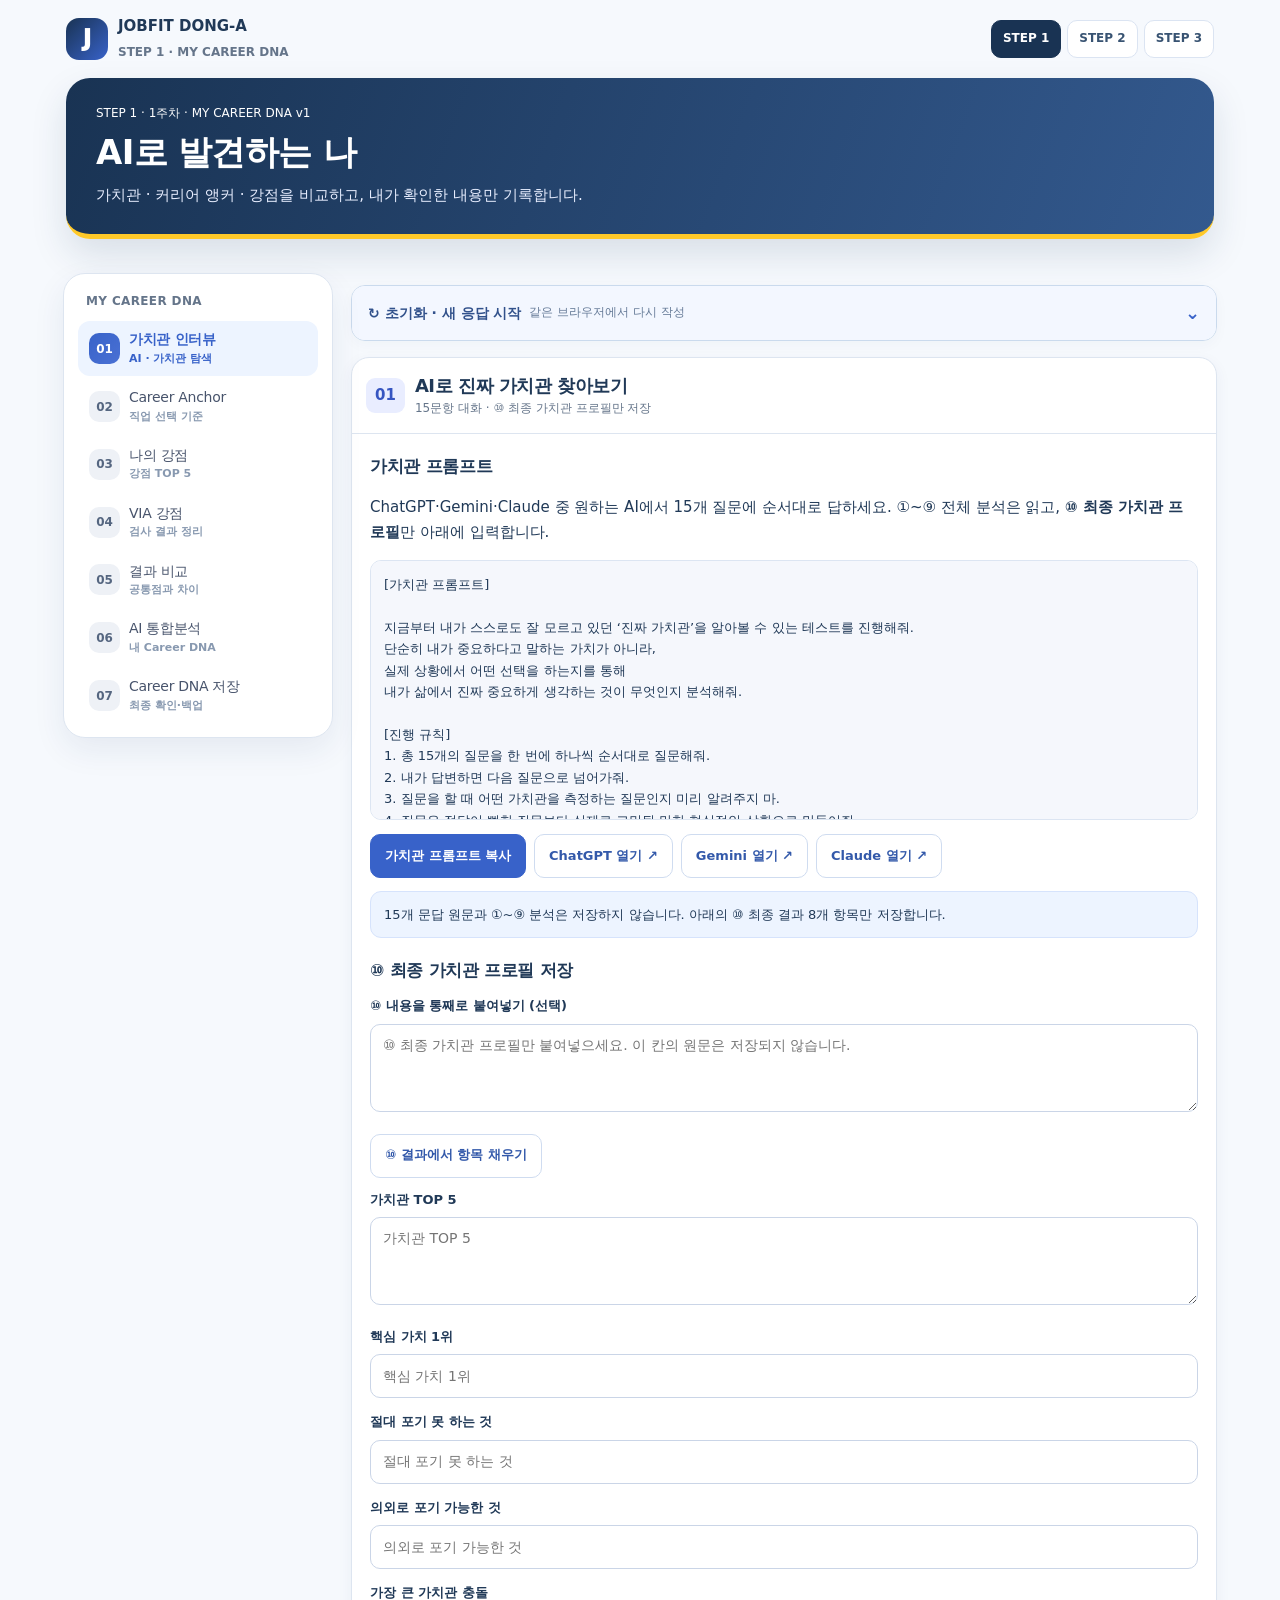
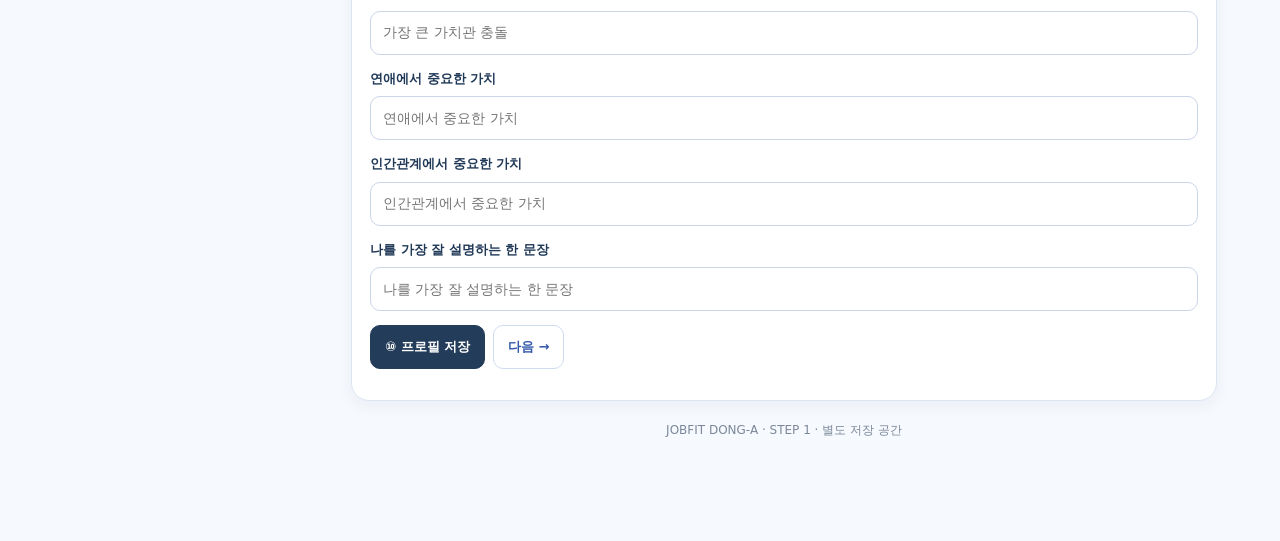
==== commit 9666034d: "Add Career Anchor 1–6 scoring guide and safe reset panel" ====
--- a/donga/index.html
+++ b/donga/index.html
@@ -1,12 +1,12 @@
 <!doctype html><html lang="ko"><head><meta charset="utf-8"><meta name="viewport" content="width=device-width,initial-scale=1"><meta name="theme-color" content="#203957"><title>잡핏동아 STEP 1 · MY CAREER DNA</title><link rel="stylesheet" href="./theme.css?v=1"><link rel="stylesheet" href="./side-nav.css?v=1"><style>
 :root{--ink:var(--donga-ink,#203957);--blue:var(--donga-brand-blue,#3862c9);--line:var(--donga-line,#dde5f0);--sub:var(--donga-muted,#65758a)}*{box-sizing:border-box}body{margin:0;background:var(--donga-page,#f6f9fd);color:var(--ink);font:15px/1.65 system-ui,-apple-system,"Malgun Gothic","Apple SD Gothic Neo",sans-serif}button,input,textarea{font:inherit}button{cursor:pointer}button:disabled{opacity:.4;cursor:default}header{background:linear-gradient(110deg,var(--donga-brand-navy,#193353),var(--donga-brand-navy-light,#33598e));color:white;padding:25px 18px;border-bottom:5px solid var(--donga-yellow,#ffc929)}header>div,main{max-width:960px;margin:auto}header b{color:#ffd448}h1{font-size:clamp(24px,4vw,34px);line-height:1.25;margin:8px 0}header p{margin:0;color:#e8eeff}.wrap{max-width:960px;margin:auto;padding:16px 13px 80px}.card,.step{background:white;border:1px solid var(--line);border-radius:16px;margin:13px 0;box-shadow:0 4px 14px #24406108;overflow:hidden}.card{padding:18px}.card h2{font-size:19px;margin:0 0 8px}.chips{display:flex;flex-wrap:wrap;gap:7px}.chips span{background:#f2f6fd;border:1px solid #dde5f2;border-radius:30px;font-size:12px;padding:5px 10px}.meter{height:10px;border-radius:20px;background:#e8edfa;overflow:hidden;margin:13px 0 5px}.meter div{height:100%;background:var(--donga-brand-blue-light,#4a71d4);width:0}.line{display:flex;justify-content:space-between;flex-wrap:wrap;gap:9px}.note{background:#e8f8f0;border:1px solid #c3e6d3;border-radius:11px;padding:12px 13px;margin:13px 0;font-size:13px}.info{background:#edf4ff;border-color:#d6e3fc}.small{font-size:13px;color:var(--sub)}.step summary{list-style:none;display:flex;align-items:center;gap:10px;padding:16px 13px;cursor:pointer}.step summary::-webkit-details-marker{display:none}.num{background:#e9edff;padding:5px 9px;border-radius:9px;font-weight:900;color:#3655c1}.heading{flex:1;min-width:0}.heading b{display:block;font-size:15px}.heading small{display:block;color:var(--sub);font-size:12px}.tag{background:#f0f2f6;border-radius:20px;color:#60748a;font-size:11px;padding:4px 9px;font-weight:700;white-space:nowrap}.tag.done{background:#def6e7;color:#127548}.plus{font-size:24px;color:var(--blue)}.step[open] .plus{transform:rotate(45deg)}.inside{padding:0 15px 20px;border-top:1px solid var(--line)}h3{font-size:17px;margin:18px 0 10px}.btn{display:inline-flex;align-items:center;justify-content:center;border:1px solid var(--blue);background:var(--blue);color:white;text-decoration:none;border-radius:10px;padding:9px 14px;font-weight:800;font-size:13px;min-height:41px}.btn.alt{background:white;color:#3359aa;border-color:#cfdcf0}.btn.dark{background:#233c5a;border-color:#233c5a}.actions{display:flex;flex-wrap:wrap;gap:8px;margin:13px 0}.prompt{white-space:pre-wrap;border:1px solid #dce5f2;background:#f5f7fc;padding:13px;border-radius:11px;font-size:13px;max-height:260px;overflow:auto}.field{display:block;margin:12px 0}.field span{display:block;font-size:13px;font-weight:750;margin:0 0 4px}.field input,.field textarea{width:100%;padding:9px 11px;border:1px solid #cad7e7;border-radius:9px;color:var(--ink);background:white;outline:none}.field textarea{min-height:85px;resize:vertical}.field input:focus,.field textarea:focus{border-color:#4472d4}.grid{display:grid;grid-template-columns:1fr 1fr;gap:12px}.box{white-space:pre-wrap;background:#f5f9ff;border:1px solid #dde6f0;border-radius:10px;padding:12px;font-size:13px;overflow-wrap:anywhere}.question{border:1px solid #e1e8f2;border-radius:10px;padding:11px;margin:9px 0}.question b{display:block;font-size:13px;margin-bottom:7px}.choices{display:flex;gap:5px}.choices label{flex:1;text-align:center;border:1px solid #dbe3f0;border-radius:8px;padding:4px;cursor:pointer}.choices label:has(input:checked){background:#e7eeff;border-color:#416ed1;color:#234eae;font-weight:800}.choices input{accent-color:#4167c9;margin-right:4px}.bonusopt{display:block;background:#f8fafd;border:1px solid #e2e8f2;padding:8px;border-radius:9px;margin:6px 0;font-size:13px}.strengths{display:flex;gap:6px;flex-wrap:wrap}.strengths button{border:1px solid #d9e3ee;border-radius:50px;background:#f7f9fe;color:#3b536c;padding:6px 10px;font-size:13px}.strengths button.selected{background:#e2ecff;color:#254fa7;border-color:#4d72ca;font-weight:800}.rank{display:grid;grid-template-columns: minmax(115px,1.5fr) 38px 1fr;gap:7px;align-items:center;font-size:13px;margin:7px 0}.rank em{height:9px;background:#e7ecf6;border-radius:10px}.rank i{height:100%;display:block;background:#5c80d5}.hidden{display:none!important}.toast{display:none;position:fixed;bottom:20px;left:50%;transform:translateX(-50%);background:#1d3450;color:white;padding:10px 16px;border-radius:10px;font-size:13px;z-index:5;max-width:92vw}.report{display:none}footer{text-align:center;color:#7b889a;font-size:12px;margin:20px}@media(max-width:650px){.grid{grid-template-columns:1fr}.wrap{padding:10px 10px 60px}.inside{padding:0 11px 18px}.step summary{padding:14px 10px;gap:8px}.heading b{font-size:14px}.choices input{display:block;margin:0 auto}.actions .btn{flex:1}}@media print{body{background:white}header,.wrap,footer,.toast{display:none!important}.report{display:block!important;color:#111;margin:16mm;font-family:"Malgun Gothic",sans-serif}.report p{white-space:pre-wrap;break-inside:avoid}}
-</style><link rel="stylesheet" href="./typography.css?v=2"><link rel="stylesheet" href="./ui-unified.css?v=1"><link rel="stylesheet" href="./step1-refine.css?v=1"></head><body><div class="donga-topbar"><div class="donga-brand"><div class="donga-logo">J</div><div class="donga-brand-lines"><b>JOBFIT DONG-A</b><small>STEP 1 · MY CAREER DNA</small></div></div><nav class="donga-links" aria-label="잡핏동아 단계 이동"><strong>STEP 1</strong><a href="./step2/">STEP 2</a><a href="./step3/">STEP 3</a></nav></div><header><div><div style="font-size:23px;font-weight:900">JOBFIT <b>DONG-A</b></div><div style="font-size:12px">STEP 1 · 1주차 · MY CAREER DNA v1</div><h1>AI로 발견하는 나</h1><p>가치관 · 커리어 앵커 · 강점을 비교하고, 내가 확인한 내용만 기록합니다.</p></div></header>
+</style><link rel="stylesheet" href="./typography.css?v=2"><link rel="stylesheet" href="./ui-unified.css?v=1"><link rel="stylesheet" href="./step1-refine.css?v=1"><link rel="stylesheet" href="./reset-controls.css?v=1"><style>.anchor-score-guide{margin:15px 0 18px;padding:16px;border:1px solid #cbdcf1;border-radius:14px;background:#f7faff;color:#203957}.anchor-score-guide h3{margin:0 0 8px;font-size:17px}.anchor-score-guide p{margin:5px 0 12px;font-size:13px;line-height:1.65}.anchor-score-grid{display:grid;grid-template-columns:repeat(6,minmax(0,1fr));gap:6px}.anchor-score-grid span{display:flex;flex-direction:column;align-items:center;justify-content:center;min-height:63px;border:1px solid #dbe5f3;border-radius:9px;background:white;font-size:12px;text-align:center;word-break:keep-all;padding:7px 3px}.anchor-score-grid span b{display:block;color:#305eaf;font-size:18px}.anchor-score-guide .anchor-score-extra{border-top:1px dashed #cbd6e8;margin:12px 0 0;padding-top:12px}.anchor-score-guide .anchor-score-disclaimer{margin:4px 0 0;color:#64748b;font-size:12px}@media(max-width:650px){.anchor-score-grid{grid-template-columns:repeat(3,minmax(0,1fr))}.anchor-score-grid span{min-height:57px}}@media print{.anchor-score-guide{display:none}}</style></head><body><div class="donga-topbar"><div class="donga-brand"><div class="donga-logo">J</div><div class="donga-brand-lines"><b>JOBFIT DONG-A</b><small>STEP 1 · MY CAREER DNA</small></div></div><nav class="donga-links" aria-label="잡핏동아 단계 이동"><strong>STEP 1</strong><a href="./step2/">STEP 2</a><a href="./step3/">STEP 3</a></nav></div><header><div><div style="font-size:23px;font-weight:900">JOBFIT <b>DONG-A</b></div><div style="font-size:12px">STEP 1 · 1주차 · MY CAREER DNA v1</div><h1>AI로 발견하는 나</h1><p>가치관 · 커리어 앵커 · 강점을 비교하고, 내가 확인한 내용만 기록합니다.</p></div></header>
 <main class="wrap donga-layout"><aside class="donga-side"><nav id="dongaSide1" class="donga-nav-card" aria-label="MY CAREER DNA 왼쪽 단계 메뉴"><div class="donga-nav-title">MY CAREER DNA</div><div class="donga-menu"></div></nav></aside><div class="donga-main"><div class="card" style="display:flex;align-items:center;justify-content:space-between;gap:12px;flex-wrap:wrap;border-color:#c9d9f4"><div><b>STEP 2 · 직무탐색과 직무분석</b><div class="small">01 Target Job → 02 Find JD → 03 Choose JD → 04 GAP Match</div></div><a class="btn" href="./step2/">STEP 2 실습하기 →</a></div><div class="card"><h2>1주차 자기이해 실습</h2><div class="chips"><span>① 가치관 AI 인터뷰</span><span>② 커리어 앵커</span><span>③ 내 강점</span><span>④ VIA</span><span>⑤ 비교</span><span>⑥ AI 통합분석</span><span>⑦ 확인·저장</span></div><div class="meter"><div id="meter"></div></div><div class="line"><b id="progress">0 / 7 완료</b><span class="small" id="savedat">현재 브라우저에만 자동 저장됩니다.</span></div><div class="note">잡핏동아는 <b>잡핏인제·잡핏플렉스와 완전히 별도로 저장</b>됩니다. AI로 자동 전송하거나 교수자에게 자동 제출하지 않습니다. 다른 기기에서 이어서 하려면 백업 JSON을 사용하세요.</div></div>
 <details class="step" id="step1" open><summary><span class="num">01</span><span class="heading"><b>AI로 진짜 가치관 찾아보기</b><small>15문항 대화 · ⑩ 최종 가치관 프로필만 저장</small></span><span class="tag" id="tag1">진행 전</span><span class="plus">+</span></summary><div class="inside"><h3>가치관 프롬프트</h3><p>ChatGPT·Gemini·Claude 중 원하는 AI에서 15개 질문에 순서대로 답하세요. ①~⑨ 전체 분석은 읽고, <b>⑩ 최종 가치관 프로필</b>만 아래에 입력합니다.</p><div class="prompt" id="promptvalue">가치관 프롬프트 불러오는 중…</div><div class="actions"><button class="btn" id="copyvalue">가치관 프롬프트 복사</button><a class="btn alt" href="https://chatgpt.com/" target="_blank" rel="noopener noreferrer">ChatGPT 열기 ↗</a><a class="btn alt" href="https://gemini.google.com/app" target="_blank" rel="noopener noreferrer">Gemini 열기 ↗</a><a class="btn alt" href="https://claude.ai/new" target="_blank" rel="noopener noreferrer">Claude 열기 ↗</a></div><div class="note info">15개 문답 원문과 ①~⑨ 분석은 저장하지 않습니다. 아래의 ⑩ 최종 결과 8개 항목만 저장합니다.</div><h3>⑩ 최종 가치관 프로필 저장</h3><label class="field"><span>⑩ 내용을 통째로 붙여넣기 (선택)</span><textarea id="pastevalue" placeholder="⑩ 최종 가치관 프로필만 붙여넣으세요. 이 칸의 원문은 저장되지 않습니다."></textarea></label><button class="btn alt" id="parsevalue">⑩ 결과에서 항목 채우기</button><div id="valuefields"></div><div class="actions"><button class="btn dark" id="savevalue">⑩ 프로필 저장</button><button class="btn alt next" data-next="step2">다음 →</button></div></div></details>
-<details class="step" id="step2"><summary><span class="num">02</span><span class="heading"><b>나의 커리어 기준 · Career Anchor</b><small>40문항 1~6점 · 나다운 문항 3개에 +4점</small></span><span class="tag" id="tag2">진행 전</span><span class="plus">+</span></summary><div class="inside"><h3>커리어 앵커 8개 유형</h3><div class="note info">강의안의 응답·가산점 방식을 사용합니다. 다만 <b>문항은 새로 작성한 수업용 문항</b>이므로 기존 표준화 검사와 같은 점수로 해석하지 않습니다.</div><div class="line"><b id="qcount">0 / 40 응답</b><span id="qpage">1 / 4 묶음</span></div><div id="qarea"></div><div class="actions"><button class="btn alt" id="qprev">이전 10문항</button><button class="btn" id="qnext">다음 10문항</button></div><div id="bonusarea" class="hidden"><h3>특히 나다운 문항 3개 고르기</h3><p>선택한 각 문항의 유형 점수에 +4점씩 더합니다.</p><div id="bonuslist"></div><b id="bonuscount">0 / 3 선택</b></div><div id="anchorresult"></div><div class="actions"><button class="btn alt next" data-next="step3">다음 →</button></div></div></details>
+<details class="step" id="step2"><summary><span class="num">02</span><span class="heading"><b>나의 커리어 기준 · Career Anchor</b><small>40문항 1~6점 · 나다운 문항 3개에 +4점</small></span><span class="tag" id="tag2">진행 전</span><span class="plus">+</span></summary><div class="inside"><div class="anchor-score-guide" role="note" aria-label="Career Anchor 점수 선택 방법"><h3>점수 선택 방법 · 1~6점</h3><p>문장을 읽고 <b>나와 얼마나 가까운지</b> 한 문항마다 점수 하나를 선택하세요.</p><div class="anchor-score-grid"><span><b>1점</b> 전혀 아니다</span><span><b>2점</b> 아니다</span><span><b>3점</b> 약간 아니다</span><span><b>4점</b> 약간 그렇다</span><span><b>5점</b> 그렇다</span><span><b>6점</b> 매우 그렇다</span></div><p class="anchor-score-extra"><b>+4점 추가</b> · 40문항을 모두 답한 뒤 특히 나답다고 느끼는 문항 <b>3개를 선택</b>합니다. 선택한 문항의 커리어앵커 유형에 각각 4점이 더해집니다.</p><p class="anchor-score-disclaimer">정답은 없습니다. 다른 사람이 기대하는 답이 아니라 평소 내 생각을 기준으로 답하세요.</p></div><h3>커리어 앵커 8개 유형</h3><div class="note info">강의안의 응답·가산점 방식을 사용합니다. 다만 <b>문항은 새로 작성한 수업용 문항</b>이므로 기존 표준화 검사와 같은 점수로 해석하지 않습니다.</div><div class="line"><b id="qcount">0 / 40 응답</b><span id="qpage">1 / 4 묶음</span></div><div id="qarea"></div><div class="actions"><button class="btn alt" id="qprev">이전 10문항</button><button class="btn" id="qnext">다음 10문항</button></div><div id="bonusarea" class="hidden"><h3>특히 나다운 문항 3개 고르기</h3><p>선택한 각 문항의 유형 점수에 +4점씩 더합니다.</p><div id="bonuslist"></div><b id="bonuscount">0 / 3 선택</b></div><div id="anchorresult"></div><div class="actions"><button class="btn alt next" data-next="step3">다음 →</button></div></div></details>
 <details class="step" id="step3"><summary><span class="num">03</span><span class="heading"><b>내가 생각하는 나의 강점 · 먼저 고르기</b><small>VIA 검사 전에 스스로 생각한 강점 5개</small></span><span class="tag" id="tag3">진행 전</span><span class="plus">+</span></summary><div class="inside"><h3>내가 생각하는 강점 TOP 5</h3><p>내가 잘하면서, 활용할 때 힘이 나는 강점을 정확히 5개 선택하세요.</p><b id="strengthcount">0 / 5 선택</b><div class="strengths" id="strengtharea"></div><div class="actions"><button class="btn alt next" data-next="step4">다음 →</button></div></div></details>
 <details class="step" id="step4"><summary><span class="num">04</span><span class="heading"><b>VIA 성격강점 검사 · 결과 입력</b><small>공식 VIA 상위 5개 · 하위 3개</small></span><span class="tag" id="tag4">진행 전</span><span class="plus">+</span></summary><div class="inside"><h3>VIA 공식 검사</h3><p>공식 검사를 완료하고 결과지의 강점명을 입력하세요. 하위 순위는 '못하는 역량'이 아닙니다.</p><a class="btn" href="https://www.viacharacter.org/survey/Account/Register" target="_blank" rel="noopener">VIA 공식 검사 열기 ↗</a><div class="grid"><div><h3>상위 TOP 5</h3><div id="viatop"></div></div><div><h3>하위 3개</h3><div id="vialow"></div></div></div><div class="actions"><button class="btn alt next" data-next="step5">다음 →</button></div></div></details>
 <details class="step" id="step5"><summary><span class="num">05</span><span class="heading"><b>내가 생각하는 나 × 검사에서 나타난 나</b><small>가치관·커리어 기준·강점 비교하기</small></span><span class="tag" id="tag5">진행 전</span><span class="plus">+</span></summary><div class="inside"><h3>AI보다 먼저 직접 비교하기</h3><div class="grid"><div><b>내가 생각하는 나</b><div class="box" id="viewself"></div></div><div><b>검사에서 나타난 나</b><div class="box" id="viewtest"></div></div></div><div id="comparefields"></div><div class="actions"><button class="btn alt next" data-next="step6">다음 →</button></div></div></details>
 <details class="step" id="step6"><summary><span class="num">06</span><span class="heading"><b>AI 통합분석 · 강점·보완점·SWOT 정리</b><small>검사값을 근거로 Career DNA 가설 만들기</small></span><span class="tag" id="tag6">진행 전</span><span class="plus">+</span></summary><div class="inside"><h3>AI 분석 프롬프트</h3><p>현재 입력된 결과만 사용합니다. 원하는 AI에서 프롬프트를 실행하고, 확인되지 않은 판단은 제외하세요.</p><div class="actions"><button class="btn" id="makeanalysis">분석 프롬프트 만들기</button><button class="btn alt" id="copyanalysis">분석 프롬프트 복사</button><a class="btn alt" href="https://chatgpt.com/" target="_blank" rel="noopener noreferrer">ChatGPT 열기 ↗</a><a class="btn alt" href="https://gemini.google.com/app" target="_blank" rel="noopener noreferrer">Gemini 열기 ↗</a><a class="btn alt" href="https://claude.ai/new" target="_blank" rel="noopener noreferrer">Claude 열기 ↗</a></div><div class="prompt" id="analysispreview">①~⑤ 결과를 입력하고 프롬프트를 만드세요.</div><label class="field"><span>AI 결과 검토 임시 메모 (저장되지 않음)</span><textarea id="aiscratch" placeholder="AI 분석문을 붙여넣어 검토하세요. 원문은 자동 저장하지 않습니다."></textarea></label><label class="field checkboxLine"><input type="checkbox" id="aireview"> AI 분석의 사실·가설·확인할 질문을 직접 구분했습니다.</label><div class="actions"><button class="btn alt next" data-next="step7">다음 →</button></div></div></details>
 <details class="step" id="step7"><summary><span class="num">07</span><span class="heading"><b>Career DNA 가설 v1 · 내가 확인한 내용만 저장</b><small>나의 판단을 확인한 뒤 최종 기록</small></span><span class="tag" id="tag7">진행 전</span><span class="plus">+</span></summary><div class="inside"><h3>MY CAREER DNA · v1</h3><p>AI의 문장을 그대로 확정하지 않습니다. <b>내가 동의하고 확인한 내용</b>만 기록하고, 불확실한 부분은 검증 질문으로 남기세요.</p><div id="dnafields"></div><label class="field checkboxLine"><input type="checkbox" id="confirmdna"> 내가 직접 검토했으며, 추측을 확인된 사실처럼 기록하지 않았습니다.</label><div class="actions"><button class="btn dark" id="savedna">Career DNA v1 저장</button><button class="btn alt" id="printdna">결과 인쇄 · PDF 저장</button></div><div class="box" id="dnapreview">아직 최종 저장하지 않았습니다.</div></div></details>
-<div class="card"><h2>백업 · 다른 기기에서 이어하기</h2><p class="small">모바일 브라우저의 저장 데이터는 없어질 수 있으므로 수업 후 JSON을 백업하세요. 다른 기기에서는 백업 파일을 불러올 수 있습니다.</p><div class="actions"><button class="btn" id="backup">백업 JSON 다운로드</button><button class="btn alt" id="copybackup">백업 내용 복사</button><label class="btn alt" for="restore" style="cursor:pointer">백업 불러오기</label><input type="file" id="restore" accept=".json,application/json" class="hidden"></div><div class="note info">자동 제출·자동 동기화는 제공하지 않습니다. 공용 기기에서는 민감한 내용을 입력하지 마세요.</div></div><footer>JOBFIT DONG-A · STEP 1 · 별도 저장 공간</footer></div></main><article class="report" id="printarea"></article><div class="toast" id="toast" role="status"></div><script src="./app.js" defer></script><script src="./step1-side-nav.js?v=1" defer></script></body></html>+<div class="card"><h2>백업 · 다른 기기에서 이어하기</h2><p class="small">모바일 브라우저의 저장 데이터는 없어질 수 있으므로 수업 후 JSON을 백업하세요. 다른 기기에서는 백업 파일을 불러올 수 있습니다.</p><div class="actions"><button class="btn" id="backup">백업 JSON 다운로드</button><button class="btn alt" id="copybackup">백업 내용 복사</button><label class="btn alt" for="restore" style="cursor:pointer">백업 불러오기</label><input type="file" id="restore" accept=".json,application/json" class="hidden"></div><div class="note info">자동 제출·자동 동기화는 제공하지 않습니다. 공용 기기에서는 민감한 내용을 입력하지 마세요.</div></div><footer>JOBFIT DONG-A · STEP 1 · 별도 저장 공간</footer></div></main><article class="report" id="printarea"></article><div class="toast" id="toast" role="status"></div><script src="./app.js" defer></script><script src="./step1-side-nav.js?v=1" defer></script><script src="./reset-controls.js?v=1" data-donga-step="step1" defer></script></body></html>
--- a/donga/step1-refine.css
+++ b/donga/step1-refine.css
@@ -0,0 +1,45 @@
+/* STEP 1: AI confirmation checkbox + compact CAREER DNA display.
+   Does not modify existing data. Screen only; do not affect print. */
+@media screen{
+ #step6 label.field.checkboxLine, #step7 label.field.checkboxLine {
+  display:flex!important;
+  flex-direction:row!important;
+  flex-wrap:nowrap!important;
+  align-items:flex-start!important;
+  justify-content:flex-start;
+  gap:10px!important;
+  margin:12px 0!important;
+  line-height:1.55;
+  font-size:13px;
+  font-weight:500;
+  cursor:pointer;
+ }
+ #step6 label.field.checkboxLine input[type=checkbox],
+ #step7 label.field.checkboxLine input[type=checkbox]{
+  flex:0 0 18px!important;
+  width:18px!important;
+  min-width:18px!important;
+  height:18px!important;
+  min-height:18px!important;
+  padding:0!important;
+  margin:1px 0 0!important;
+  box-shadow:none!important;
+  accent-color:#3862c9;
+ }
+ #step6 #aiscratch, #step7 #dnafields textarea{
+  line-height:1.48!important;
+  font-size:14px!important;
+ }
+ #step7 #dnapreview{
+  white-space:pre-line;
+  line-height:1.5;
+ }
+ #step1 .actions .btn, #step6 .actions .btn{
+  flex:0 1 auto;
+ }
+}
+@media screen and (max-width:650px){
+ #step1 .actions .btn, #step6 .actions .btn{
+   flex:1 1 calc(50% - 8px);
+ }
+}
